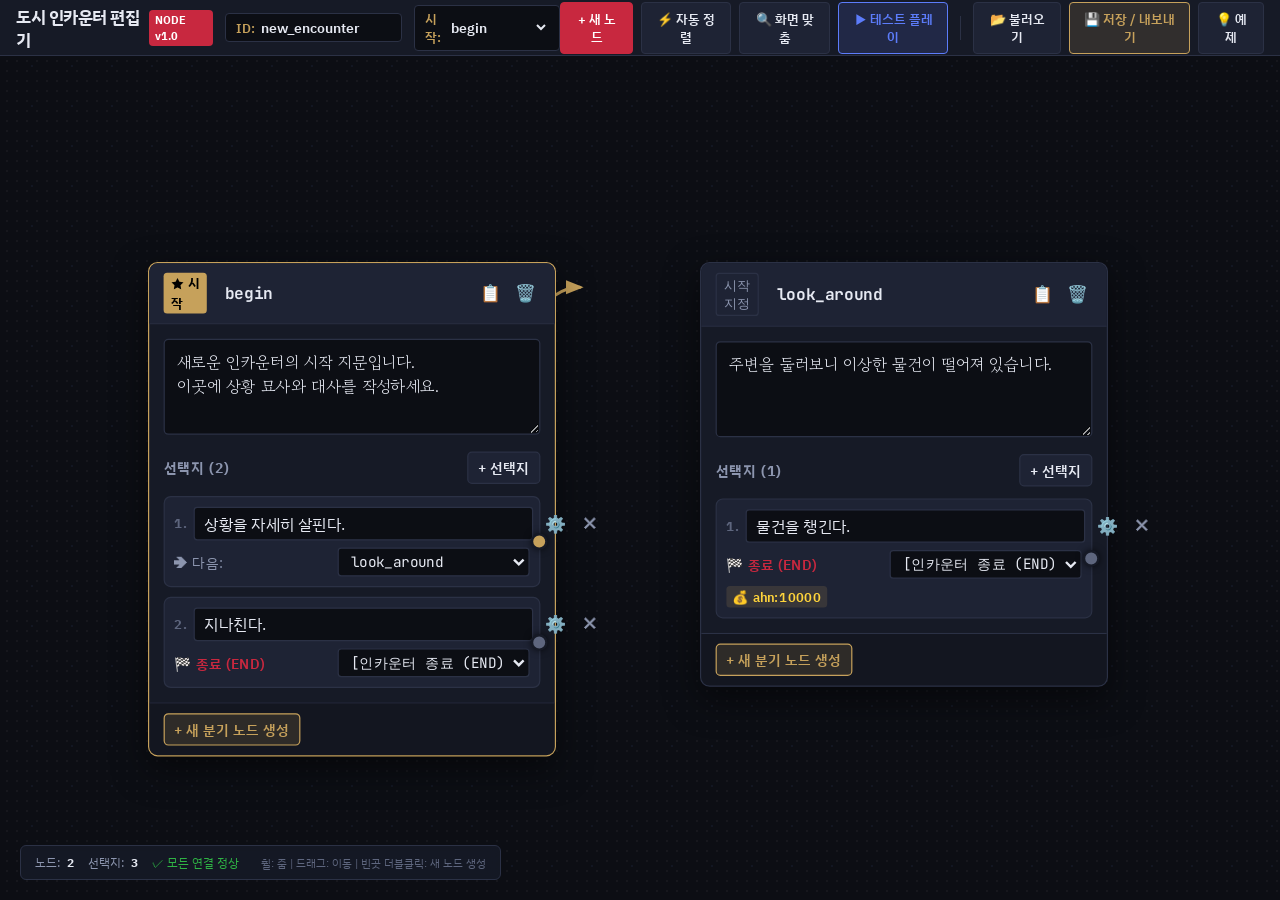
==== tools/encounter_editor.html @ 6ecc78b1 "잠깐 뭔가 업데이트" ====
<!doctype html>
<html lang="ko">
<head>
  <meta charset="utf-8">
  <meta name="viewport" content="width=device-width, initial-scale=1">
  <title>CITY 인카운터 노드 편집기 (Encounter Node Editor)</title>
  <link rel="preconnect" href="https://fonts.googleapis.com">
  <link rel="preconnect" href="https://fonts.gstatic.com" crossorigin>
  <link rel="stylesheet" href="https://fonts.googleapis.com/css2?family=Gowun+Batang:wght@400;700&family=IBM+Plex+Sans+KR:wght@400;500;600;700&family=JetBrains+Mono:wght@400;600&display=swap">
  <style>
    :root {
      --bg: #0c0e14;
      --bg-grid: #121622;
      --panel: #161a26;
      --panel-raised: #1e2334;
      --panel-hover: #262c42;
      --border: #2b3145;
      --border-focus: #5b6892;
      --text: #e6e9f2;
      --text-dim: #8c95ae;
      --text-muted: #5e667e;
      --scarlet: #c8283f;
      --scarlet-glow: rgba(200, 40, 63, 0.35);
      --brass: #c6a15b;
      --brass-glow: rgba(198, 161, 91, 0.25);
      --san: #5c7cfa;
      --emerald: #2fb344;
      --amber: #f59f00;
      --font-sans: 'IBM Plex Sans KR', sans-serif;
      --font-serif: 'Gowun Batang', serif;
      --font-mono: 'JetBrains Mono', monospace;
    }

    * { box-sizing: border-box; margin: 0; padding: 0; }
    html, body { width: 100%; height: 100%; overflow: hidden; background: var(--bg); color: var(--text); font-family: var(--font-sans); }

    /* 헤더 툴바 */
    header.editor-header {
      height: 56px;
      background: var(--panel);
      border-bottom: 1px solid var(--border);
      display: flex;
      align-items: center;
      justify-content: space-between;
      padding: 0 16px;
      z-index: 100;
      position: relative;
      user-select: none;
    }

    .brand-wrap {
      display: flex;
      align-items: center;
      gap: 12px;
    }
    .brand-title {
      font-size: 17px;
      font-weight: 700;
      letter-spacing: -0.5px;
      color: var(--text);
      display: flex;
      align-items: center;
      gap: 8px;
    }
    .brand-badge {
      background: var(--scarlet);
      color: #fff;
      font-size: 11px;
      font-weight: 700;
      padding: 2px 6px;
      border-radius: 4px;
      letter-spacing: 0;
    }

    .meta-inputs {
      display: flex;
      align-items: center;
      gap: 12px;
    }
    .meta-group {
      display: flex;
      align-items: center;
      gap: 6px;
      background: var(--bg);
      border: 1px solid var(--border);
      padding: 4px 10px;
      border-radius: 4px;
      font-size: 13px;
    }
    .meta-label { color: var(--brass); font-weight: 600; }
    .meta-group input, .meta-group select {
      background: transparent;
      border: none;
      color: var(--text);
      font-family: inherit;
      font-size: 13.5px;
      font-weight: 600;
      outline: none;
    }
    .meta-group input { width: 130px; }
    .meta-group select { cursor: pointer; max-width: 130px; }

    .header-actions {
      display: flex;
      align-items: center;
      gap: 8px;
    }

    button.btn {
      appearance: none;
      background: var(--panel-raised);
      border: 1px solid var(--border);
      color: var(--text);
      font-family: inherit;
      font-size: 13px;
      font-weight: 600;
      padding: 7px 12px;
      border-radius: 4px;
      cursor: pointer;
      display: inline-flex;
      align-items: center;
      gap: 6px;
      transition: all 0.15s;
    }
    button.btn:hover {
      background: var(--panel-hover);
      border-color: var(--border-focus);
    }
    button.btn-primary {
      background: var(--scarlet);
      border-color: var(--scarlet);
      color: #fff;
    }
    button.btn-primary:hover {
      background: #df314b;
      box-shadow: 0 0 10px var(--scarlet-glow);
    }
    button.btn-brass {
      background: rgba(198, 161, 91, 0.15);
      border-color: var(--brass);
      color: var(--brass);
    }
    button.btn-brass:hover {
      background: var(--brass);
      color: #000;
    }
    button.btn-cyan {
      background: rgba(92, 124, 250, 0.15);
      border-color: var(--san);
      color: var(--san);
    }
    button.btn-cyan:hover {
      background: var(--san);
      color: #fff;
    }
    button.btn-sm { padding: 4px 8px; font-size: 12px; }

    /* 캔버스 영역 */
    #viewport {
      position: absolute;
      top: 56px;
      left: 0;
      right: 0;
      bottom: 0;
      overflow: hidden;
      cursor: grab;
      user-select: none;
      background-color: var(--bg);
      background-image:
        radial-gradient(var(--bg-grid) 1.5px, transparent 1.5px),
        radial-gradient(rgba(255, 255, 255, 0.04) 1px, transparent 1px);
      background-size: 40px 40px, 10px 10px;
      background-position: 0 0, 0 0;
    }
    #viewport.panning { cursor: grabbing; }

    #canvas-world {
      position: absolute;
      transform-origin: 0 0;
      top: 0;
      left: 0;
      width: 100%;
      height: 100%;
      pointer-events: none;
    }

    /* SVG 연결선 레이어 */
    #svg-layer {
      position: absolute;
      top: 0;
      left: 0;
      width: 100000px;
      height: 100000px;
      overflow: visible;
      pointer-events: none;
      z-index: 10;
    }
    .edge-line {
      fill: none;
      stroke: var(--brass);
      stroke-width: 2.5px;
      stroke-linecap: round;
      pointer-events: stroke;
      cursor: pointer;
      transition: stroke-width 0.15s, stroke 0.15s;
    }
    .edge-line:hover {
      stroke: #fff !important;
      stroke-width: 4.5px !important;
    }
    .edge-battle {
      stroke: var(--scarlet) !important;
    }
    .edge-chance {
      stroke: var(--amber) !important;
      stroke-dasharray: 6, 4;
    }
    .edge-live {
      fill: none;
      stroke: var(--san);
      stroke-width: 3px;
      stroke-dasharray: 8, 4;
      animation: dash 1s linear infinite;
    }
    @keyframes dash {
      to { stroke-dashoffset: -24; }
    }

    /* 노드 컨테이너 */
    #nodes-container {
      position: absolute;
      top: 0;
      left: 0;
      pointer-events: auto;
      z-index: 20;
    }

    /* 노드 카드 */
    .node-card {
      position: absolute;
      width: 340px;
      background: var(--panel);
      border: 1.5px solid var(--border);
      border-radius: 8px;
      box-shadow: 0 10px 28px rgba(0, 0, 0, 0.5);
      display: flex;
      flex-direction: column;
      user-select: text;
      transition: border-color 0.15s, box-shadow 0.15s;
    }
    .node-card.selected {
      border-color: var(--brass);
      box-shadow: 0 0 0 2px var(--brass-glow), 0 12px 36px rgba(0, 0, 0, 0.7);
    }
    .node-card.is-start {
      border-color: var(--brass);
    }
    .node-card.snap-target {
      border-color: var(--emerald) !important;
      box-shadow: 0 0 0 3px rgba(47, 179, 68, 0.4) !important;
    }

    .node-header {
      background: var(--panel-raised);
      border-bottom: 1px solid var(--border);
      padding: 8px 12px;
      border-radius: 7px 7px 0 0;
      display: flex;
      align-items: center;
      gap: 8px;
      cursor: move;
      user-select: none;
    }
    .start-badge {
      display: inline-flex;
      align-items: center;
      gap: 3px;
      background: var(--brass);
      color: #000;
      font-size: 10.5px;
      font-weight: 700;
      padding: 1px 6px;
      border-radius: 3px;
      cursor: pointer;
    }
    .start-toggle-btn {
      background: transparent;
      border: 1px solid var(--border);
      color: var(--text-dim);
      font-size: 11px;
      padding: 2px 6px;
      border-radius: 3px;
      cursor: pointer;
    }
    .start-toggle-btn:hover {
      border-color: var(--brass);
      color: var(--brass);
    }

    .node-id-input {
      background: transparent;
      border: 1px solid transparent;
      border-radius: 3px;
      color: var(--text);
      font-family: var(--font-mono);
      font-size: 13.5px;
      font-weight: 700;
      padding: 2px 6px;
      flex: 1;
      outline: none;
    }
    .node-id-input:focus {
      background: var(--bg);
      border-color: var(--san);
    }

    .node-tools {
      display: flex;
      align-items: center;
      gap: 4px;
    }
    .icon-btn {
      background: transparent;
      border: none;
      color: var(--text-dim);
      cursor: pointer;
      font-size: 14px;
      padding: 4px;
      border-radius: 3px;
      display: flex;
      align-items: center;
      justify-content: center;
      transition: all 0.15s;
    }
    .icon-btn:hover { background: var(--panel-hover); color: var(--text); }
    .icon-btn.danger:hover { background: rgba(200, 40, 63, 0.2); color: var(--scarlet); }

    /* 노드 본문 */
    .node-body {
      padding: 12px;
      display: flex;
      flex-direction: column;
      gap: 10px;
    }

    .node-text-area {
      width: 100%;
      min-height: 80px;
      max-height: 220px;
      resize: vertical;
      background: var(--bg);
      border: 1px solid var(--border);
      border-radius: 4px;
      color: var(--text);
      font-family: var(--font-serif);
      font-size: 13.5px;
      line-height: 1.5;
      padding: 8px 10px;
      outline: none;
    }
    .node-text-area:focus { border-color: var(--border-focus); }

    /* 선택지 목록 */
    .choices-sec-title {
      display: flex;
      justify-content: space-between;
      align-items: center;
      font-size: 12px;
      font-weight: 700;
      color: var(--text-dim);
      text-transform: uppercase;
      letter-spacing: 0.5px;
      margin-top: 4px;
    }

    .choices-list {
      display: flex;
      flex-direction: column;
      gap: 8px;
    }

    .choice-item {
      background: var(--panel-raised);
      border: 1px solid var(--border);
      border-radius: 6px;
      padding: 8px;
      display: flex;
      flex-direction: column;
      gap: 6px;
      position: relative;
    }
    .choice-item:hover { border-color: var(--border-focus); }

    .choice-top-row {
      display: flex;
      align-items: center;
      gap: 6px;
    }
    .choice-num {
      font-size: 11px;
      font-weight: 700;
      color: var(--text-muted);
      width: 16px;
    }
    .choice-text-input {
      flex: 1;
      background: var(--bg);
      border: 1px solid var(--border);
      border-radius: 3px;
      padding: 4px 8px;
      color: var(--text);
      font-size: 13px;
      font-family: inherit;
      outline: none;
    }
    .choice-text-input:focus { border-color: var(--san); }

    .choice-target-row {
      display: flex;
      align-items: center;
      justify-content: space-between;
      gap: 6px;
      font-size: 12px;
    }
    .target-label {
      color: var(--text-dim);
      font-size: 11.5px;
      display: flex;
      align-items: center;
      gap: 4px;
    }
    .target-select {
      background: var(--bg);
      border: 1px solid var(--border);
      color: var(--text);
      border-radius: 3px;
      padding: 2px 6px;
      font-size: 12px;
      font-family: var(--font-mono);
      outline: none;
      max-width: 160px;
    }

    /* 포트 (연결점) */
    .port-out {
      width: 14px;
      height: 14px;
      border-radius: 50%;
      background: var(--brass);
      border: 2px solid var(--panel);
      cursor: crosshair;
      position: absolute;
      right: -7px;
      top: 50%;
      transform: translateY(-50%);
      z-index: 30;
      box-shadow: 0 0 6px rgba(0, 0, 0, 0.6);
      transition: transform 0.15s, background 0.15s;
    }
    .port-out:hover {
      transform: translateY(-50%) scale(1.35);
      background: #fff;
    }
    .port-out.is-end {
      background: var(--text-muted);
      cursor: not-allowed;
    }

    /* 뱃지 */
    .badges-row {
      display: flex;
      flex-wrap: wrap;
      gap: 4px;
    }
    .badge {
      font-size: 11px;
      font-weight: 600;
      padding: 1px 5px;
      border-radius: 3px;
      background: rgba(255, 255, 255, 0.06);
      color: var(--text-dim);
      display: inline-flex;
      align-items: center;
      gap: 3px;
    }
    .badge-battle { background: rgba(200, 40, 63, 0.2); color: #ff6b7e; border: 1px solid rgba(200, 40, 63, 0.4); }
    .badge-hp { background: rgba(255, 107, 107, 0.15); color: #ff8787; }
    .badge-san { background: rgba(92, 124, 250, 0.15); color: #91a7ff; }
    .badge-item { background: rgba(198, 161, 91, 0.15); color: #ffd43b; }
    .badge-card { background: rgba(47, 179, 68, 0.15); color: #69db7c; }
    .badge-req { background: rgba(245, 159, 0, 0.15); color: #ffa94d; }

    .node-footer {
      border-top: 1px solid var(--border);
      padding: 8px 12px;
      background: rgba(0, 0, 0, 0.15);
      display: flex;
      justify-content: space-between;
      gap: 6px;
      border-radius: 0 0 7px 7px;
    }

    /* 모달 & 드로어 (상세 인스펙터) */
    .drawer-overlay {
      position: fixed;
      inset: 0;
      background: rgba(0, 0, 0, 0.6);
      backdrop-filter: blur(2px);
      z-index: 500;
      display: flex;
      justify-content: flex-end;
      opacity: 0;
      pointer-events: none;
      transition: opacity 0.2s;
    }
    .drawer-overlay.active { opacity: 1; pointer-events: auto; }

    .drawer-panel {
      width: 480px;
      max-width: 90vw;
      height: 100%;
      background: var(--panel);
      border-left: 1px solid var(--border);
      display: flex;
      flex-direction: column;
      transform: translateX(100%);
      transition: transform 0.25s cubic-bezier(0.16, 1, 0.3, 1);
      box-shadow: -10px 0 30px rgba(0, 0, 0, 0.7);
    }
    .drawer-overlay.active .drawer-panel { transform: translateX(0); }

    .drawer-header {
      padding: 16px 20px;
      border-bottom: 1px solid var(--border);
      display: flex;
      align-items: center;
      justify-content: space-between;
    }
    .drawer-title { font-size: 16px; font-weight: 700; color: var(--text); }
    .drawer-body {
      flex: 1;
      overflow-y: auto;
      padding: 20px;
      display: flex;
      flex-direction: column;
      gap: 20px;
    }
    .drawer-footer {
      padding: 14px 20px;
      border-top: 1px solid var(--border);
      display: flex;
      justify-content: flex-end;
      gap: 10px;
      background: var(--bg);
    }

    /* 폼 섹션 */
    .form-group {
      display: flex;
      flex-direction: column;
      gap: 6px;
    }
    .form-label {
      font-size: 13px;
      font-weight: 700;
      color: var(--brass);
      display: flex;
      align-items: center;
      gap: 6px;
    }
    .form-hint { font-size: 11.5px; color: var(--text-dim); }
    .form-control {
      background: var(--bg);
      border: 1px solid var(--border);
      color: var(--text);
      border-radius: 4px;
      padding: 8px 10px;
      font-size: 13.5px;
      font-family: inherit;
      outline: none;
    }
    .form-control:focus { border-color: var(--san); }

    .preset-chips {
      display: flex;
      flex-wrap: wrap;
      gap: 6px;
      margin-top: 4px;
    }
    .chip {
      background: var(--panel-raised);
      border: 1px solid var(--border);
      color: var(--text-dim);
      font-size: 12px;
      padding: 3px 8px;
      border-radius: 12px;
      cursor: pointer;
      user-select: none;
    }
    .chip:hover { border-color: var(--brass); color: var(--brass); }

    /* 시뮬레이터 모달 */
    .sim-modal-card {
      width: 600px;
      max-width: 95vw;
      background: var(--panel);
      border: 2px solid var(--border);
      border-radius: 8px;
      margin: auto;
      display: flex;
      flex-direction: column;
      box-shadow: 0 20px 50px rgba(0, 0, 0, 0.8);
      overflow: hidden;
    }
    .sim-stats-bar {
      background: var(--bg);
      border-bottom: 1px solid var(--border);
      padding: 10px 16px;
      display: flex;
      align-items: center;
      gap: 16px;
      font-size: 13px;
      font-weight: 600;
    }
    .sim-stat { display: flex; align-items: center; gap: 6px; }
    .sim-content {
      padding: 24px;
      display: flex;
      flex-direction: column;
      gap: 16px;
      min-height: 240px;
      max-height: 60vh;
      overflow-y: auto;
    }
    .sim-story-text {
      font-family: var(--font-serif);
      font-size: 16px;
      line-height: 1.7;
      color: #e0e4f0;
      white-space: pre-wrap;
    }
    .sim-choices-box {
      display: flex;
      flex-direction: column;
      gap: 10px;
      margin-top: 10px;
    }
    .sim-choice-btn {
      appearance: none;
      background: var(--panel-raised);
      border: 1px solid var(--border);
      color: var(--text);
      padding: 12px 16px;
      border-radius: 6px;
      text-align: left;
      font-size: 14.5px;
      font-family: inherit;
      cursor: pointer;
      transition: all 0.15s;
    }
    .sim-choice-btn:hover:not(:disabled) {
      border-color: var(--scarlet);
      background: rgba(200, 40, 63, 0.15);
      color: #fff;
    }
    .sim-choice-btn:disabled {
      opacity: 0.5;
      cursor: not-allowed;
      border-style: dashed;
    }
    .sim-history-log {
      border-top: 1px solid var(--border);
      padding: 10px 16px;
      font-size: 12px;
      color: var(--text-muted);
      background: rgba(0, 0, 0, 0.2);
    }

    /* 플로팅 툴바 & 상태 */
    .floating-hud {
      position: absolute;
      bottom: 20px;
      left: 20px;
      background: rgba(22, 26, 38, 0.9);
      backdrop-filter: blur(8px);
      border: 1px solid var(--border);
      border-radius: 6px;
      padding: 8px 14px;
      font-size: 12px;
      color: var(--text-dim);
      display: flex;
      align-items: center;
      gap: 14px;
      z-index: 100;
      user-select: none;
    }
    .hud-stat { display: flex; align-items: center; gap: 6px; }
    .hud-stat strong { color: var(--text); }

    /* 토스트 알림 */
    .toast-container {
      position: fixed;
      bottom: 24px;
      right: 24px;
      display: flex;
      flex-direction: column;
      gap: 8px;
      z-index: 1000;
      pointer-events: none;
    }
    .toast {
      background: var(--panel-raised);
      border: 1px solid var(--border);
      color: var(--text);
      padding: 10px 16px;
      border-radius: 6px;
      font-size: 13.5px;
      font-weight: 500;
      box-shadow: 0 8px 24px rgba(0, 0, 0, 0.6);
      transform: translateY(10px);
      opacity: 0;
      transition: all 0.2s cubic-bezier(0.16, 1, 0.3, 1);
    }
    .toast.show { transform: translateY(0); opacity: 1; }
    .toast-success { border-color: var(--emerald); color: #8ce99a; }
    .toast-error { border-color: var(--scarlet); color: #ffa8a8; }
  </style>
</head>
<body>

  <!-- 헤더 툴바 -->
  <header class="editor-header">
    <div class="brand-wrap">
      <div class="brand-title">
        <span>도시 인카운터 편집기</span>
        <span class="brand-badge">NODE v1.0</span>
      </div>

      <div class="meta-inputs">
        <div class="meta-group" title="인카운터 고유 ID (파일명의 기준이 됩니다)">
          <span class="meta-label">ID:</span>
          <input type="text" id="enc-id-input" value="new_encounter" placeholder="encounter_id">
        </div>
        <div class="meta-group" title="인카운터가 시작되는 첫 번째 노드">
          <span class="meta-label">시작:</span>
          <select id="enc-start-select"></select>
        </div>
      </div>
    </div>

    <div class="header-actions">
      <button class="btn btn-primary" id="btn-add-node">
        <span>+ 새 노드</span>
      </button>
      <button class="btn" id="btn-auto-layout" title="노드들을 흐름 순서에 맞게 자동으로 깔끔하게 정렬합니다 (단축키: Ctrl+Shift+A)">
        <span>⚡ 자동 정렬</span>
      </button>
      <button class="btn" id="btn-fit-view" title="모든 노드가 한눈에 들어오도록 줌을 맞춥니다">
        <span>🔍 화면 맞춤</span>
      </button>
      <button class="btn btn-cyan" id="btn-playtest" title="게임 속 인카운터와 동일하게 직접 클릭해보며 테스트합니다">
        <span>▶ 테스트 플레이</span>
      </button>

      <div style="width: 1px; height: 24px; background: var(--border); margin: 0 4px;"></div>

      <button class="btn" id="btn-import" title="기존 JSON 파일을 불러옵니다">
        <span>📂 불러오기</span>
      </button>
      <button class="btn btn-brass" id="btn-export" title="JSON 파일로 다운로드하거나 저장합니다">
        <span>💾 저장 / 내보내기</span>
      </button>
      <button class="btn" id="btn-sample" title="미리 준비된 예시 인카운터를 불러옵니다">
        <span>💡 예제</span>
      </button>
    </div>
  </header>

  <!-- 뷰포트 & 캔버스 -->
  <div id="viewport">
    <div id="canvas-world">
      <svg id="svg-layer">
        <defs>
          <marker id="arrow" viewBox="0 0 10 10" refX="8" refY="5" markerWidth="6" markerHeight="6" orient="auto-start-reverse">
            <path d="M 0 1 L 10 5 L 0 9 z" fill="var(--brass)" />
          </marker>
          <marker id="arrow-battle" viewBox="0 0 10 10" refX="8" refY="5" markerWidth="6" markerHeight="6" orient="auto-start-reverse">
            <path d="M 0 1 L 10 5 L 0 9 z" fill="var(--scarlet)" />
          </marker>
          <marker id="arrow-chance" viewBox="0 0 10 10" refX="8" refY="5" markerWidth="6" markerHeight="6" orient="auto-start-reverse">
            <path d="M 0 1 L 10 5 L 0 9 z" fill="var(--amber)" />
          </marker>
        </defs>
        <g id="edges-group"></g>
        <path id="live-edge" class="edge-live" d="" style="display: none;"></path>
      </svg>
      <div id="nodes-container"></div>
    </div>
  </div>

  <!-- 하단 플로팅 HUD -->
  <div class="floating-hud">
    <div class="hud-stat">
      <span>노드:</span>
      <strong id="hud-node-count">0</strong>
    </div>
    <div class="hud-stat">
      <span>선택지:</span>
      <strong id="hud-choice-count">0</strong>
    </div>
    <div class="hud-stat" id="hud-validation-stat">
      <span style="color: var(--emerald);">✓ 모든 연결 정상</span>
    </div>
    <div style="font-size: 11px; color: var(--text-muted); margin-left: 8px;">
      휠: 줌 | 드래그: 이동 | 빈곳 더블클릭: 새 노드 생성
    </div>
  </div>

  <!-- 선택지 상세 설정 드로어 (Inspector Drawer) -->
  <div class="drawer-overlay" id="choice-drawer">
    <div class="drawer-panel">
      <div class="drawer-header">
        <div class="drawer-title">선택지 상세 설정 (Choice Inspector)</div>
        <button class="icon-btn" id="drawer-close-btn" style="font-size: 18px;">✕</button>
      </div>

      <div class="drawer-body">
        <!-- 1. 기본 설정 -->
        <div class="form-group">
          <label class="form-label">선택지 텍스트</label>
          <textarea class="form-control" id="drawer-choice-text" rows="2" placeholder="예: 무기를 뽑고 맞서 싸운다."></textarea>
        </div>

        <div class="form-group">
          <label class="form-label">다음 이동 대상</label>
          <div style="display: flex; gap: 10px; align-items: center;">
            <select class="form-control" id="drawer-target-node" style="flex: 1;"></select>
            <label style="display: inline-flex; align-items: center; gap: 6px; font-size: 13px; cursor: pointer; user-select: none;">
              <input type="checkbox" id="drawer-is-end">
              <span style="color: var(--scarlet); font-weight: 600;">인카운터 종료 (end)</span>
            </label>
          </div>
        </div>

        <!-- 2. 요구 조건 (Requirements) -->
        <div class="form-group" style="background: var(--panel-raised); padding: 12px; border-radius: 6px; border: 1px solid var(--border);">
          <label class="form-label">🔒 요구 조건 (Requirements)</label>
          <div class="form-hint">조건을 만족할 때만 플레이어가 이 선택지를 누를 수 있습니다.</div>

          <div style="margin-top: 8px;">
            <div style="font-size: 12px; font-weight: 600; color: var(--text-dim); margin-bottom: 4px;">아이템 / 능력치 요구:</div>
            <div id="drawer-req-items-list" style="display: flex; flex-direction: column; gap: 6px;"></div>
            <div class="preset-chips">
              <span class="chip" onclick="addReqItem('ahn', 10000)">+ 안(Ahn)</span>
              <span class="chip" onclick="addReqItem('strength_wrath', 1)">+ 힘[분노]</span>
              <span class="chip" onclick="addReqItem('strength_lust', 1)">+ 힘[색욕]</span>
              <span class="chip" onclick="addReqItem('strength_sloth', 1)">+ 힘[나태]</span>
              <span class="chip" onclick="addReqItem('strength_gluttony', 1)">+ 힘[탐욕]</span>
              <span class="chip" onclick="addReqItem('strength_gloom', 1)">+ 힘[우울]</span>
              <span class="chip" onclick="addReqItem('strength_pride', 1)">+ 힘[오만]</span>
              <span class="chip" onclick="addReqItem('strength_invidia', 1)">+ 힘[질투]</span>
            </div>
          </div>
        </div>

        <!-- 3. 효과 (Effects) -->
        <div class="form-group" style="background: var(--panel-raised); padding: 12px; border-radius: 6px; border: 1px solid var(--border);">
          <label class="form-label">✨ 선택 시 효과 (Effects)</label>

          <div style="display: grid; grid-template-columns: 1fr 1fr; gap: 10px; margin-top: 6px;">
            <div>
              <span style="font-size: 12px; color: var(--text-dim); font-weight: 600;">체력 변화 (hp):</span>
              <input type="number" class="form-control" id="drawer-eff-hp" placeholder="0 (예: -10, +15)">
            </div>
            <div>
              <span style="font-size: 12px; color: var(--text-dim); font-weight: 600;">정신력 변화 (sanity):</span>
              <input type="number" class="form-control" id="drawer-eff-sanity" placeholder="0 (예: -5, +20)">
            </div>
          </div>

          <!-- 전투 발생 -->
          <div style="margin-top: 12px;">
            <div style="font-size: 12px; font-weight: 600; color: #ff6b7e;">⚔️ 전투 발생 (Battle):</div>
            <div class="form-hint">전투가 발생하면 승리 시 지정된 '다음 이동 대상' 노드로 이어집니다.</div>
            <input type="text" class="form-control" id="drawer-eff-battle" placeholder="적 ID (쉼표로 구분, 예: rat, rat)">
            <div class="preset-chips">
              <span class="chip" onclick="appendBattleEnemy('rat')">+ 쥐 (rat)</span>
              <span class="chip" onclick="appendBattleEnemy('head_auditor')">+ 금기 감시관</span>
              <span class="chip" onclick="appendBattleEnemy('overheated_core')">+ 과열된 연산체</span>
              <span class="chip" onclick="appendBattleEnemy('carnival_alpha')">+ 카니발</span>
            </div>
          </div>

          <!-- 아이템 지급/차감 -->
          <div style="margin-top: 12px;">
            <div style="font-size: 12px; font-weight: 600; color: var(--brass);">💰 아이템 지급 (give_items):</div>
            <div id="drawer-give-items-list" style="display: flex; flex-direction: column; gap: 6px; margin-top: 4px;"></div>
            <div class="preset-chips">
              <span class="chip" onclick="addGiveItem('ahn', 25000)">+ 25,000 안 지급</span>
              <span class="chip" onclick="addGiveItem('strength_wrath', 1)">+ 분노 스탯 1</span>
              <span class="chip" onclick="addGiveItem('strength_pride', 1)">+ 오만 스탯 1</span>
            </div>
          </div>

          <div style="margin-top: 12px;">
            <div style="font-size: 12px; font-weight: 600; color: var(--amber);">💸 아이템 차감 (remove_items):</div>
            <div id="drawer-remove-items-list" style="display: flex; flex-direction: column; gap: 6px; margin-top: 4px;"></div>
            <div class="preset-chips">
              <span class="chip" onclick="addRemoveItem('ahn', 5000)">- 5,000 안 차감</span>
              <span class="chip" onclick="addRemoveItem('ahn', 30000)">- 30,000 안 차감</span>
            </div>
          </div>

          <!-- 카드 관련 -->
          <div style="margin-top: 12px;">
            <div style="font-size: 12px; font-weight: 600; color: var(--emerald);">📜 카드 관련 효과:</div>
            <div style="display: flex; flex-direction: column; gap: 6px; margin-top: 4px;">
              <input type="text" class="form-control" id="drawer-eff-card" placeholder="지급할 카드 ID (give_card)">
              <label style="display: inline-flex; align-items: center; gap: 6px; font-size: 12.5px; cursor: pointer;">
                <input type="checkbox" id="drawer-eff-dup-card">
                <span>보유 카드 1장 복제 선택권 제공 (choice_duplicate_card)</span>
              </label>
              <label style="display: inline-flex; align-items: center; gap: 6px; font-size: 12.5px; cursor: pointer;">
                <input type="checkbox" id="drawer-eff-del-card">
                <span>보유 카드 1장 삭제 선택권 제공 (choice_remove_card)</span>
              </label>
            </div>
          </div>
        </div>
      </div>

      <div class="drawer-footer">
        <button class="btn btn-primary" id="drawer-save-btn">적용하기</button>
      </div>
    </div>
  </div>

  <!-- 시뮬레이터 모달 (테스트 플레이) -->
  <div class="drawer-overlay" id="sim-modal" style="justify-content: center; align-items: center;">
    <div class="sim-modal-card">
      <div class="drawer-header" style="background: var(--panel-raised);">
        <div class="drawer-title" style="display: flex; align-items: center; gap: 8px;">
          <span>인카운터 시뮬레이션 플레이</span>
          <span class="badge badge-card" id="sim-current-node-badge">begin</span>
        </div>
        <div style="display: flex; gap: 8px;">
          <button class="btn btn-sm" id="sim-restart-btn">↺ 처음부터</button>
          <button class="icon-btn" id="sim-close-btn" style="font-size: 18px;">✕</button>
        </div>
      </div>

      <div class="sim-stats-bar">
        <div class="sim-stat">
          <span style="color: #ff6b7e;">체력:</span>
          <strong id="sim-stat-hp">50</strong>
        </div>
        <div class="sim-stat">
          <span style="color: var(--san);">정신력:</span>
          <strong id="sim-stat-sanity">0</strong>
        </div>
        <div class="sim-stat">
          <span style="color: var(--brass);">안(Ahn):</span>
          <strong id="sim-stat-ahn">30,000</strong>
        </div>
      </div>

      <div class="sim-content">
        <div class="sim-story-text" id="sim-story-text"></div>
        <div id="sim-event-alert" style="display: none; padding: 10px 14px; border-radius: 6px; font-weight: 700; font-size: 13.5px;"></div>
        <div class="sim-choices-box" id="sim-choices-box"></div>
      </div>

      <div class="sim-history-log" id="sim-history-log">
        진행 경로: <span id="sim-breadcrumbs"></span>
      </div>
    </div>
  </div>

  <!-- JSON 내보내기 / 불러오기 모달 -->
  <div class="drawer-overlay" id="json-modal" style="justify-content: center; align-items: center;">
    <div class="sim-modal-card" style="width: 720px; height: 80vh;">
      <div class="drawer-header" style="background: var(--panel-raised);">
        <div class="drawer-title" id="json-modal-title">JSON 입출력</div>
        <button class="icon-btn" id="json-modal-close" style="font-size: 18px;">✕</button>
      </div>

      <div style="flex: 1; padding: 16px; display: flex; flex-direction: column; gap: 12px; overflow: hidden;">
        <div id="json-server-banner" style="display: none; padding: 10px 14px; background: rgba(47, 179, 68, 0.15); border: 1px solid var(--emerald); border-radius: 6px; color: #8ce99a; font-size: 13px;">
          ✓ 로컬 파이썬 서버에 연결됨! <span id="json-server-path-info"></span>
        </div>
        <div id="json-standalone-banner" style="display: none; padding: 10px 14px; background: rgba(198, 161, 91, 0.15); border: 1px solid var(--brass); border-radius: 6px; color: #ffd43b; font-size: 13px;">
          💡 브라우저 단독 모드입니다. 파일을 다운로드하거나 JSON을 복사할 수 있습니다.
        </div>

        <textarea id="json-editor-area" style="flex: 1; background: var(--bg); border: 1px solid var(--border); border-radius: 6px; padding: 12px; color: var(--text); font-family: var(--font-mono); font-size: 13px; outline: none; resize: none;"></textarea>
      </div>

      <div class="drawer-footer" style="background: var(--panel-raised);">
        <button class="btn" id="json-copy-btn">📋 클립보드 복사</button>
        <button class="btn" id="json-download-btn">💾 파일 다운로드 (.json)</button>
        <button class="btn btn-primary" id="json-server-save-btn" style="display: none;">⚡ 프로젝트에 저장 & 게임 번들 빌드</button>
        <button class="btn btn-brass" id="json-apply-btn">에디터에 적용</button>
      </div>
    </div>
  </div>

  <!-- 프로젝트 파일 브라우저 모달 -->
  <div class="drawer-overlay" id="project-browser-modal" style="justify-content: center; align-items: center;">
    <div class="sim-modal-card" style="width: 640px; height: 75vh;">
      <div class="drawer-header" style="background: var(--panel-raised);">
        <div class="drawer-title">프로젝트 인카운터 탐색기</div>
        <button class="icon-btn" onclick="document.getElementById('project-browser-modal').classList.remove('active')" style="font-size: 18px;">✕</button>
      </div>

      <div style="padding: 14px 16px; border-bottom: 1px solid var(--border); display: flex; gap: 10px;">
        <input type="text" class="form-control" id="project-browser-search" placeholder="인카운터 이름 또는 경로 검색..." style="flex: 1;" oninput="renderProjectBrowser(this.value)">
        <button class="btn" onclick="filePicker.click(); document.getElementById('project-browser-modal').classList.remove('active');">💻 PC에서 직접 파일 선택</button>
      </div>

      <div style="flex: 1; overflow-y: auto; padding: 16px; display: flex; flex-direction: column; gap: 8px;" id="project-browser-list"></div>
    </div>
  </div>

  <!-- 예제 인카운터 모달 -->
  <div class="drawer-overlay" id="sample-modal" style="justify-content: center; align-items: center;">
    <div class="sim-modal-card" style="width: 480px;">
      <div class="drawer-header" style="background: var(--panel-raised);">
        <div class="drawer-title">예제 인카운터 불러오기</div>
        <button class="icon-btn" id="sample-modal-close" style="font-size: 18px;">✕</button>
      </div>
      <div style="padding: 20px; display: flex; flex-direction: column; gap: 10px;">
        <p style="font-size: 13.5px; color: var(--text-dim); margin-bottom: 6px;">기존 게임에 탑재된 검증된 인카운터를 불러와 노드 구조를 살펴볼 수 있습니다.</p>
        <button class="btn btn-raised" style="justify-content: flex-start; padding: 12px;" onclick="loadPresetSample('fallen_fixer')">
          <span style="font-size: 16px;">⚰️</span>
          <div style="text-align: left;">
            <div style="font-weight: 700;">이름 모를 해결사의 시체 (fallen_fixer)</div>
            <div style="font-size: 12px; color: var(--text-muted);">애도, 시체 뒤지기 분기 (카드 복제, 아이템 획득)</div>
          </div>
        </button>
        <button class="btn btn-raised" style="justify-content: flex-start; padding: 12px;" onclick="loadPresetSample('street_rats')">
          <span style="font-size: 16px;">⚔️</span>
          <div style="text-align: left;">
            <div style="font-weight: 700;">골목길의 쥐 두 마리 (street_rats)</div>
            <div style="font-size: 12px; color: var(--text-muted);">전투 분기, 스탯 요구치 위협, 푼돈 주고 지나치기</div>
          </div>
        </button>
        <button class="btn btn-raised" style="justify-content: flex-start; padding: 12px;" onclick="loadPresetSample('ai_head_auditor')">
          <span style="font-size: 16px;">🤖</span>
          <div style="text-align: left;">
            <div style="font-weight: 700;">금기 감시관과의 조우 (ai_head_auditor)</div>
            <div style="font-size: 12px; color: var(--text-muted);">머리의 AI 윤리 개정안 감시관 전투 및 뇌물 분기</div>
          </div>
        </button>
      </div>
    </div>
  </div>

  <div class="toast-container" id="toast-container"></div>
  <input type="file" id="file-picker" accept=".json" style="display: none;">

  <script>
    // ==================================================
    // 전역 상태 (Global State)
    // ==================================================
    let encData = {
      id: "new_encounter",
      start: "begin",
      nodes: {
        begin: {
          text: "새로운 인카운터의 시작 지문입니다.\n이곳에 상황 묘사와 대사를 작성하세요.",
          choices: [
            { text: "상황을 자세히 살핀다.", next: "look_around" },
            { text: "지나친다.", end: true }
          ]
        },
        look_around: {
          text: "주변을 둘러보니 이상한 물건이 떨어져 있습니다.",
          choices: [
            { text: "물건을 챙긴다.", effects: { give_items: { ahn: 10000 } }, end: true }
          ]
        }
      }
    };

    // 노드 좌표 맵 (id -> { x, y })
    let nodePositions = {};
    let panX = 100, panY = 80, zoom = 1.0;
    let isPanning = false, panStartX = 0, panStartY = 0;
    let draggingNodeId = null, dragOffsetX = 0, dragOffsetY = 0;
    let activeWire = null; // { sourceNodeId, choiceIndex, startX, startY }
    let currentEditingChoice = null; // { nodeId, choiceIndex }

    // DOM 참조
    const viewport = document.getElementById("viewport");
    const canvasWorld = document.getElementById("canvas-world");
    const svgLayer = document.getElementById("svg-layer");
    const edgesGroup = document.getElementById("edges-group");
    const liveEdge = document.getElementById("live-edge");
    const nodesContainer = document.getElementById("nodes-container");
    const encIdInput = document.getElementById("enc-id-input");
    const encStartSelect = document.getElementById("enc-start-select");
    const toastContainer = document.getElementById("toast-container");

    // ==================================================
    // 캔버스 팬 & 줌 (Pan & Zoom)
    // ==================================================
    function updateTransform() {
      canvasWorld.style.transform = `translate(${panX}px, ${panY}px) scale(${zoom})`;
      viewport.style.backgroundPosition = `${panX}px ${panY}px, ${panX}px ${panY}px`;
    }

    viewport.addEventListener("mousedown", (e) => {
      if (e.target === viewport || e.target === svgLayer || e.target.id === "canvas-world") {
        isPanning = true;
        panStartX = e.clientX - panX;
        panStartY = e.clientY - panY;
        viewport.classList.add("panning");
      }
    });

    window.addEventListener("mousemove", (e) => {
      if (isPanning) {
        panX = e.clientX - panStartX;
        panY = e.clientY - panStartY;
        updateTransform();
      } else if (draggingNodeId) {
        const x = (e.clientX - panX) / zoom - dragOffsetX;
        const y = (e.clientY - panY) / zoom - dragOffsetY;
        nodePositions[draggingNodeId] = { x: Math.round(x), y: Math.round(y) };
        const card = document.getElementById(`node-${draggingNodeId}`);
        if (card) {
          card.style.left = `${nodePositions[draggingNodeId].x}px`;
          card.style.top = `${nodePositions[draggingNodeId].y}px`;
        }
        renderEdges();
      } else if (activeWire) {
        const mouseX = (e.clientX - panX) / zoom;
        const mouseY = (e.clientY - panY) / zoom;
        updateLiveEdge(activeWire.startX, activeWire.startY, mouseX, mouseY);

        // 스냅 타겟 하이라이트
        document.querySelectorAll(".node-card").forEach((card) => {
          const nid = card.getAttribute("data-node-id");
          const rect = card.getBoundingClientRect();
          if (e.clientX >= rect.left && e.clientX <= rect.right && e.clientY >= rect.top && e.clientY <= rect.bottom) {
            card.classList.add("snap-target");
          } else {
            card.classList.remove("snap-target");
          }
        });
      }
    });

    window.addEventListener("mouseup", (e) => {
      if (isPanning) {
        isPanning = false;
        viewport.classList.remove("panning");
      }
      if (draggingNodeId) {
        draggingNodeId = null;
      }
      if (activeWire) {
        // 드롭된 위치의 노드 확인
        let dropTargetNodeId = null;
        document.querySelectorAll(".node-card").forEach((card) => {
          const rect = card.getBoundingClientRect();
          if (e.clientX >= rect.left && e.clientX <= rect.right && e.clientY >= rect.top && e.clientY <= rect.bottom) {
            dropTargetNodeId = card.getAttribute("data-node-id");
          }
          card.classList.remove("snap-target");
        });

        if (dropTargetNodeId && dropTargetNodeId !== activeWire.sourceNodeId) {
          const choice = encData.nodes[activeWire.sourceNodeId].choices[activeWire.choiceIndex];
          choice.next = dropTargetNodeId;
          delete choice.end;
          toast(`연결 완료: [${activeWire.sourceNodeId}] -> [${dropTargetNodeId}]`);
          renderAll();
        }

        activeWire = null;
        liveEdge.style.display = "none";
      }
    });

    viewport.addEventListener("wheel", (e) => {
      e.preventDefault();
      const zoomFactor = 1.12;
      const oldZoom = zoom;
      if (e.deltaY < 0) {
        zoom = Math.min(2.5, zoom * zoomFactor);
      } else {
        zoom = Math.max(0.25, zoom / zoomFactor);
      }
      const mouseX = e.clientX - viewport.offsetLeft;
      const mouseY = e.clientY - viewport.offsetTop;
      panX = mouseX - (mouseX - panX) * (zoom / oldZoom);
      panY = mouseY - (mouseY - panY) * (zoom / oldZoom);
      updateTransform();
    }, { passive: false });

    // 빈 공간 더블클릭 시 새 노드 생성
    viewport.addEventListener("dblclick", (e) => {
      if (e.target === viewport || e.target === svgLayer || e.target.id === "canvas-world") {
        const worldX = Math.round((e.clientX - panX) / zoom);
        const worldY = Math.round((e.clientY - panY) / zoom);
        createNodeAt(worldX, worldY);
      }
    });

    // ==================================================
    // 렌더링 엔진 (Nodes & Edges)
    // ==================================================
    function renderAll() {
      renderNodes();
      renderEdges();
      updateMetaControls();
      updateHUD();
    }

    function renderNodes() {
      nodesContainer.innerHTML = "";
      const nodeIds = Object.keys(encData.nodes || {});

      nodeIds.forEach((nid) => {
        const node = encData.nodes[nid];
        if (!nodePositions[nid]) {
          nodePositions[nid] = { x: 100, y: 100 };
        }

        const isStart = (encData.start === nid);
        const card = document.createElement("div");
        card.className = `node-card ${isStart ? "is-start" : ""}`;
        card.id = `node-${nid}`;
        card.setAttribute("data-node-id", nid);
        card.style.left = `${nodePositions[nid].x}px`;
        card.style.top = `${nodePositions[nid].y}px`;

        // 헤더
        const header = document.createElement("div");
        header.className = "node-header";

        if (isStart) {
          const sb = document.createElement("span");
          sb.className = "start-badge";
          sb.innerHTML = "★ 시작";
          header.appendChild(sb);
        } else {
          const stb = document.createElement("button");
          stb.className = "start-toggle-btn";
          stb.textContent = "시작 지정";
          stb.title = "이 노드를 첫 시작 노드로 설정합니다";
          stb.onclick = (e) => { e.stopPropagation(); setStartNode(nid); };
          header.appendChild(stb);
        }

        const idInput = document.createElement("input");
        idInput.type = "text";
        idInput.className = "node-id-input";
        idInput.value = nid;
        idInput.title = "노드 ID 변경 시 연결된 분기들이 자동으로 갱신됩니다";
        idInput.onchange = (e) => renameNode(nid, e.target.value.trim());
        header.appendChild(idInput);

        const tools = document.createElement("div");
        tools.className = "node-tools";

        const dupBtn = document.createElement("button");
        dupBtn.className = "icon-btn";
        dupBtn.innerHTML = "📋";
        dupBtn.title = "노드 복제";
        dupBtn.onclick = (e) => { e.stopPropagation(); duplicateNode(nid); };

        const delBtn = document.createElement("button");
        delBtn.className = "icon-btn danger";
        delBtn.innerHTML = "🗑️";
        delBtn.title = "노드 삭제";
        delBtn.onclick = (e) => { e.stopPropagation(); deleteNode(nid); };

        tools.appendChild(dupBtn);
        tools.appendChild(delBtn);
        header.appendChild(tools);

        // 헤더 드래그
        header.onmousedown = (e) => {
          if (e.target === idInput || e.target.closest("button")) return;
          draggingNodeId = nid;
          const pos = nodePositions[nid];
          dragOffsetX = (e.clientX - panX) / zoom - pos.x;
          dragOffsetY = (e.clientY - panY) / zoom - pos.y;
          document.querySelectorAll(".node-card").forEach(c => c.classList.remove("selected"));
          card.classList.add("selected");
        };

        // 본문
        const body = document.createElement("div");
        body.className = "node-body";

        const textArea = document.createElement("textarea");
        textArea.className = "node-text-area";
        textArea.placeholder = "이 분기에서 출력될 서사를 작성하세요...";
        textArea.value = node.text || "";
        textArea.oninput = (e) => { node.text = e.target.value; };
        body.appendChild(textArea);

        // 선택지 섹션
        const choicesTitle = document.createElement("div");
        choicesTitle.className = "choices-sec-title";
        choicesTitle.innerHTML = `<span>선택지 (${(node.choices || []).length})</span>`;
        const addChoiceBtn = document.createElement("button");
        addChoiceBtn.className = "btn btn-sm";
        addChoiceBtn.textContent = "+ 선택지";
        addChoiceBtn.onclick = () => addChoice(nid);
        choicesTitle.appendChild(addChoiceBtn);
        body.appendChild(choicesTitle);

        const choicesList = document.createElement("div");
        choicesList.className = "choices-list";

        (node.choices || []).forEach((c, idx) => {
          const item = document.createElement("div");
          item.className = "choice-item";
          item.id = `choice-${nid}-${idx}`;

          // 상단 행
          const topRow = document.createElement("div");
          topRow.className = "choice-top-row";

          const cNum = document.createElement("span");
          cNum.className = "choice-num";
          cNum.textContent = `${idx + 1}.`;

          const cText = document.createElement("input");
          cText.type = "text";
          cText.className = "choice-text-input";
          cText.value = c.text || "";
          cText.placeholder = "선택지 문구 입력...";
          cText.oninput = (e) => { c.text = e.target.value; };

          const cEditBtn = document.createElement("button");
          cEditBtn.className = "icon-btn";
          cEditBtn.innerHTML = "⚙️";
          cEditBtn.title = "조건/효과 상세 설정 (Inspector)";
          cEditBtn.onclick = () => openChoiceDrawer(nid, idx);

          const cDelBtn = document.createElement("button");
          cDelBtn.className = "icon-btn danger";
          cDelBtn.innerHTML = "✕";
          cDelBtn.title = "선택지 삭제";
          cDelBtn.onclick = () => deleteChoice(nid, idx);

          topRow.appendChild(cNum);
          topRow.appendChild(cText);
          topRow.appendChild(cEditBtn);
          topRow.appendChild(cDelBtn);
          item.appendChild(topRow);

          // 타겟 대상 행
          const targetRow = document.createElement("div");
          targetRow.className = "choice-target-row";

          const tLabel = document.createElement("div");
          tLabel.className = "target-label";
          tLabel.innerHTML = c.end ? "🏁 <span style='color: var(--scarlet); font-weight: 600;'>종료 (END)</span>" : "➔ 다음:";

          const tSelect = document.createElement("select");
          tSelect.className = "target-select";

          const optEnd = document.createElement("option");
          optEnd.value = "__END__";
          optEnd.textContent = "[인카운터 종료 (END)]";
          if (c.end) optEnd.selected = true;
          tSelect.appendChild(optEnd);

          nodeIds.forEach((targetId) => {
            const opt = document.createElement("option");
            opt.value = targetId;
            opt.textContent = targetId;
            if (!c.end && c.next === targetId) opt.selected = true;
            tSelect.appendChild(opt);
          });

          tSelect.onchange = (e) => {
            if (e.target.value === "__END__") {
              c.end = true;
              delete c.next;
            } else {
              delete c.end;
              c.next = e.target.value;
            }
            renderAll();
          };

          targetRow.appendChild(tLabel);
          targetRow.appendChild(tSelect);
          item.appendChild(targetRow);

          // 뱃지 행
          const badgesRow = document.createElement("div");
          badgesRow.className = "badges-row";
          if (c.effects?.battle) {
            const b = document.createElement("span");
            b.className = "badge badge-battle";
            b.textContent = `⚔️ 전투: ${Array.isArray(c.effects.battle) ? c.effects.battle.join(",") : c.effects.battle}`;
            badgesRow.appendChild(b);
          }
          if (c.effects?.hp) {
            const b = document.createElement("span");
            b.className = "badge badge-hp";
            b.textContent = `체력 ${c.effects.hp > 0 ? "+" : ""}${c.effects.hp}`;
            badgesRow.appendChild(b);
          }
          if (c.effects?.sanity) {
            const b = document.createElement("span");
            b.className = "badge badge-san";
            b.textContent = `정신력 ${c.effects.sanity > 0 ? "+" : ""}${c.effects.sanity}`;
            badgesRow.appendChild(b);
          }
          if (c.effects?.give_items) {
            const b = document.createElement("span");
            b.className = "badge badge-item";
            const items = Object.entries(c.effects.give_items).map(([k, v]) => `${k}:${v}`).join(", ");
            b.textContent = `💰 ${items}`;
            badgesRow.appendChild(b);
          }
          if (c.effects?.give_card || c.effects?.choice_duplicate_card) {
            const b = document.createElement("span");
            b.className = "badge badge-card";
            b.textContent = `📜 ${c.effects.give_card || "카드복제"}`;
            badgesRow.appendChild(b);
          }
          if (c.requirements) {
            const b = document.createElement("span");
            b.className = "badge badge-req";
            b.textContent = "🔒 조건있음";
            badgesRow.appendChild(b);
          }
          if (badgesRow.children.length > 0) item.appendChild(badgesRow);

          // 연결 출력 포트 (오른쪽 도트)
          const port = document.createElement("div");
          port.className = `port-out ${c.end ? "is-end" : ""}`;
          port.title = c.end ? "종료 분기입니다 (연결하려면 타겟 노드를 지정하세요)" : "마우스로 드래그하여 목표 노드에 연결하세요";
          port.onmousedown = (e) => {
            e.stopPropagation();
            if (c.end) return;
            const pRect = port.getBoundingClientRect();
            activeWire = {
              sourceNodeId: nid,
              choiceIndex: idx,
              startX: (pRect.left + pRect.width / 2 - panX) / zoom,
              startY: (pRect.top + pRect.height / 2 - panY) / zoom
            };
            liveEdge.style.display = "block";
          };
          item.appendChild(port);

          choicesList.appendChild(item);
        });

        body.appendChild(choicesList);
        card.appendChild(header);
        card.appendChild(body);

        // 하단 빠른 액션 바
        const footer = document.createElement("div");
        footer.className = "node-footer";
        const quickBranchBtn = document.createElement("button");
        quickBranchBtn.className = "btn btn-sm btn-brass";
        quickBranchBtn.textContent = "+ 새 분기 노드 생성";
        quickBranchBtn.title = "선택지를 추가하고 우측에 새 노드를 자동 생성해 즉시 연결합니다";
        quickBranchBtn.onclick = () => createQuickBranch(nid);
        footer.appendChild(quickBranchBtn);
        card.appendChild(footer);

        nodesContainer.appendChild(card);
      });
    }

    // SVG 곡선 렌더링
    function renderEdges() {
      edgesGroup.innerHTML = "";
      const nodeIds = Object.keys(encData.nodes || {});

      nodeIds.forEach((sourceId) => {
        const node = encData.nodes[sourceId];
        (node.choices || []).forEach((c, cIdx) => {
          if (!c.end && c.next && encData.nodes[c.next]) {
            const targetId = c.next;
            const sourceCard = document.getElementById(`node-${sourceId}`);
            const targetCard = document.getElementById(`node-${targetId}`);
            const choiceItem = document.getElementById(`choice-${sourceId}-${cIdx}`);

            if (sourceCard && targetCard && choiceItem) {
              const port = choiceItem.querySelector(".port-out");
              const pRect = port.getBoundingClientRect();
              const tRect = targetCard.getBoundingClientRect();

              const x1 = (pRect.left + pRect.width / 2 - panX) / zoom;
              const y1 = (pRect.top + pRect.height / 2 - panY) / zoom;
              const x2 = (tRect.left - panX) / zoom;
              const y2 = (tRect.top + 45 - panY) / zoom;

              const dx = Math.max(50, Math.abs(x2 - x1) * 0.5);
              const pathData = `M ${x1} ${y1} C ${x1 + dx} ${y1}, ${x2 - dx} ${y2}, ${x2} ${y2}`;

              const path = document.createElementNS("http://www.w3.org/2000/svg", "path");
              path.setAttribute("d", pathData);
              const isBattle = !!c.effects?.battle;
              path.setAttribute("class", `edge-line ${isBattle ? "edge-battle" : ""}`);
              path.setAttribute("marker-end", isBattle ? "url(#arrow-battle)" : "url(#arrow)");

              path.onclick = (e) => {
                e.stopPropagation();
                if (confirm(`[${sourceId}]의 선택지에서 [${targetId}]로의 연결을 끊으시겠습니까?`)) {
                  delete c.next;
                  c.end = true;
                  renderAll();
                }
              };

              edgesGroup.appendChild(path);
            }
          }
        });
      });
    }

    function updateLiveEdge(x1, y1, x2, y2) {
      const dx = Math.max(50, Math.abs(x2 - x1) * 0.5);
      liveEdge.setAttribute("d", `M ${x1} ${y1} C ${x1 + dx} ${y1}, ${x2 - dx} ${y2}, ${x2} ${y2}`);
    }

    function updateMetaControls() {
      encIdInput.value = encData.id || "new_encounter";
      encStartSelect.innerHTML = "";
      const nodeIds = Object.keys(encData.nodes || {});
      nodeIds.forEach((nid) => {
        const opt = document.createElement("option");
        opt.value = nid;
        opt.textContent = nid;
        if (nid === encData.start) opt.selected = true;
        encStartSelect.appendChild(opt);
      });
    }

    function updateHUD() {
      const nodeIds = Object.keys(encData.nodes || {});
      let choiceCount = 0;
      let brokenLinks = 0;

      nodeIds.forEach((nid) => {
        (encData.nodes[nid].choices || []).forEach((c) => {
          choiceCount++;
          if (!c.end && c.next && !encData.nodes[c.next]) {
            brokenLinks++;
          }
        });
      });

      document.getElementById("hud-node-count").textContent = nodeIds.length;
      document.getElementById("hud-choice-count").textContent = choiceCount;

      const vStat = document.getElementById("hud-validation-stat");
      if (brokenLinks > 0) {
        vStat.innerHTML = `<span style="color: var(--scarlet); font-weight: 700;">⚠️ 깨진 분기 ${brokenLinks}개 감지</span>`;
      } else {
        vStat.innerHTML = `<span style="color: var(--emerald);">✓ 모든 연결 정상</span>`;
      }
    }

    // ==================================================
    // 노드 조작 메서드
    // ==================================================
    function createNodeAt(x, y, customId = null) {
      const baseId = customId || "node";
      let newId = baseId;
      let counter = 1;
      while (encData.nodes[newId]) {
        newId = `${baseId}_${counter++}`;
      }

      encData.nodes[newId] = {
        text: "새로운 노드의 지문입니다.",
        choices: [
          { text: "다음으로 진행한다.", end: true }
        ]
      };
      nodePositions[newId] = { x, y };

      if (Object.keys(encData.nodes).length === 1) {
        encData.start = newId;
      }
      renderAll();
      toast(`새 노드 생성: [${newId}]`);
      return newId;
    }

    function createQuickBranch(sourceId) {
      const srcPos = nodePositions[sourceId] || { x: 100, y: 100 };
      const newX = srcPos.x + 420;
      const newY = srcPos.y + (encData.nodes[sourceId].choices?.length || 0) * 80;
      const newId = createNodeAt(newX, newY, `${sourceId}_next`);

      encData.nodes[sourceId].choices.push({
        text: "새로운 분기로 이동한다.",
        next: newId
      });
      renderAll();
    }

    function duplicateNode(sourceId) {
      const src = encData.nodes[sourceId];
      if (!src) return;
      const pos = nodePositions[sourceId] || { x: 100, y: 100 };
      const newId = createNodeAt(pos.x + 40, pos.y + 40, `${sourceId}_copy`);
      encData.nodes[newId] = JSON.parse(JSON.stringify(src));
      renderAll();
      toast(`노드 복제: [${sourceId}] -> [${newId}]`);
    }

    function deleteNode(nid) {
      const count = Object.keys(encData.nodes).length;
      if (count <= 1) {
        alert("최소 1개의 노드는 존재해야 합니다.");
        return;
      }
      if (!confirm(`노드 [${nid}]를 삭제하시겠습니까? 연결된 분기들은 종료 상태로 변경됩니다.`)) return;

      delete encData.nodes[nid];
      delete nodePositions[nid];

      // 다른 노드들의 타겟 참조 정리
      Object.values(encData.nodes).forEach((node) => {
        (node.choices || []).forEach((c) => {
          if (c.next === nid) {
            delete c.next;
            c.end = true;
          }
        });
      });

      if (encData.start === nid) {
        encData.start = Object.keys(encData.nodes)[0];
      }
      renderAll();
      toast(`노드 삭제됨: [${nid}]`);
    }

    function renameNode(oldId, newId) {
      if (!newId || oldId === newId) return;
      if (encData.nodes[newId]) {
        alert(`이미 존재하는 노드 ID입니다: ${newId}`);
        renderAll();
        return;
      }

      encData.nodes[newId] = encData.nodes[oldId];
      delete encData.nodes[oldId];

      nodePositions[newId] = nodePositions[oldId];
      delete nodePositions[oldId];

      if (encData.start === oldId) encData.start = newId;

      // 참조 갱신
      Object.values(encData.nodes).forEach((node) => {
        (node.choices || []).forEach((c) => {
          if (c.next === oldId) c.next = newId;
        });
      });

      toast(`노드 ID 변경: [${oldId}] -> [${newId}]`);
      renderAll();
    }

    function setStartNode(nid) {
      encData.start = nid;
      renderAll();
      toast(`시작 노드 설정: [${nid}]`);
    }

    function addChoice(nid) {
      encData.nodes[nid].choices.push({
        text: "새로운 선택지",
        end: true
      });
      renderAll();
    }

    function deleteChoice(nid, idx) {
      encData.nodes[nid].choices.splice(idx, 1);
      renderAll();
    }

    // ==================================================
    // 자동 정렬 알고리즘 (Hierarchical BFS Auto-Layout)
    // ==================================================
    function autoLayout() {
      const nodeIds = Object.keys(encData.nodes || {});
      if (nodeIds.length === 0) return;

      const levels = {};
      const visited = new Set();
      const queue = [{ id: encData.start || nodeIds[0], level: 0 }];
      levels[queue[0].id] = 0;
      visited.add(queue[0].id);

      while (queue.length > 0) {
        const { id, level } = queue.shift();
        const node = encData.nodes[id];
        if (!node) continue;

        (node.choices || []).forEach((c) => {
          if (!c.end && c.next && encData.nodes[c.next]) {
            const nextId = c.next;
            const targetLevel = level + 1;
            if (!visited.has(nextId)) {
              visited.add(nextId);
              levels[nextId] = targetLevel;
              queue.push({ id: nextId, level: targetLevel });
            } else if (levels[nextId] < targetLevel) {
              levels[nextId] = targetLevel;
            }
          }
        });
      }

      // 닿지 않는 외딴 노드들은 마지막 레벨에 배치
      let maxLevel = Math.max(...Object.values(levels), 0);
      nodeIds.forEach((nid) => {
        if (levels[nid] === undefined) {
          levels[nid] = ++maxLevel;
        }
      });

      // 레벨별 노드 그룹화
      const columns = {};
      nodeIds.forEach((nid) => {
        const lvl = levels[nid];
        columns[lvl] = columns[lvl] || [];
        columns[lvl].push(nid);
      });

      // 좌표 계산
      const colWidth = 460;
      const rowHeight = 360;

      Object.entries(columns).forEach(([lvlStr, ids]) => {
        const col = parseInt(lvlStr, 10);
        ids.forEach((nid, row) => {
          nodePositions[nid] = {
            x: col * colWidth + 80,
            y: row * rowHeight + 80
          };
        });
      });

      renderAll();
      fitView();
      toast("노드 자동 정렬 완료!");
    }

    // 화면 맞춤 (Fit to View)
    function fitView() {
      const nodeIds = Object.keys(encData.nodes || {});
      if (nodeIds.length === 0) return;

      let minX = Infinity, minY = Infinity, maxX = -Infinity, maxY = -Infinity;
      nodeIds.forEach((nid) => {
        const pos = nodePositions[nid];
        if (pos) {
          minX = Math.min(minX, pos.x);
          minY = Math.min(minY, pos.y);
          maxX = Math.max(maxX, pos.x + 360);
          maxY = Math.max(maxY, pos.y + 360);
        }
      });

      const width = maxX - minX + 160;
      const height = maxY - minY + 160;
      const vpWidth = viewport.clientWidth;
      const vpHeight = viewport.clientHeight;

      zoom = Math.min(1.2, Math.max(0.35, Math.min(vpWidth / width, vpHeight / height)));
      panX = (vpWidth - width * zoom) / 2 - minX * zoom + 80 * zoom;
      panY = (vpHeight - height * zoom) / 2 - minY * zoom + 80 * zoom;
      updateTransform();
    }

    // ==================================================
    // 선택지 상세 인스펙터 드로어 (Choice Inspector)
    // ==================================================
    const choiceDrawer = document.getElementById("choice-drawer");
    const drawerChoiceText = document.getElementById("drawer-choice-text");
    const drawerTargetNode = document.getElementById("drawer-target-node");
    const drawerIsEnd = document.getElementById("drawer-is-end");
    const drawerEffHp = document.getElementById("drawer-eff-hp");
    const drawerEffSanity = document.getElementById("drawer-eff-sanity");
    const drawerEffBattle = document.getElementById("drawer-eff-battle");
    const drawerEffCard = document.getElementById("drawer-eff-card");
    const drawerEffDupCard = document.getElementById("drawer-eff-dup-card");
    const drawerEffDelCard = document.getElementById("drawer-eff-del-card");

    let drawerReqItems = {};
    let drawerGiveItems = {};
    let drawerRemoveItems = {};

    function openChoiceDrawer(nid, idx) {
      currentEditingChoice = { nodeId: nid, choiceIndex: idx };
      const choice = encData.nodes[nid].choices[idx];

      drawerChoiceText.value = choice.text || "";
      drawerIsEnd.checked = !!choice.end;

      // 타겟 셀렉트 목록 채우기
      drawerTargetNode.innerHTML = "";
      Object.keys(encData.nodes).forEach((tId) => {
        const opt = document.createElement("option");
        opt.value = tId;
        opt.textContent = tId;
        if (!choice.end && choice.next === tId) opt.selected = true;
        drawerTargetNode.appendChild(opt);
      });
      drawerTargetNode.disabled = !!choice.end;

      drawerIsEnd.onchange = (e) => {
        drawerTargetNode.disabled = e.target.checked;
      };

      // 효과 파싱
      drawerEffHp.value = choice.effects?.hp || "";
      drawerEffSanity.value = choice.effects?.sanity || "";
      const b = choice.effects?.battle;
      drawerEffBattle.value = Array.isArray(b) ? b.join(", ") : (b || "");
      drawerEffCard.value = choice.effects?.give_card || "";
      drawerEffDupCard.checked = !!choice.effects?.choice_duplicate_card;
      drawerEffDelCard.checked = !!choice.effects?.choice_remove_card;

      drawerReqItems = JSON.parse(JSON.stringify(choice.requirements?.items || {}));
      drawerGiveItems = JSON.parse(JSON.stringify(choice.effects?.give_items || {}));
      drawerRemoveItems = JSON.parse(JSON.stringify(choice.effects?.remove_items || {}));

      renderDrawerKeyValueLists();
      choiceDrawer.classList.add("active");
    }

    function renderDrawerKeyValueLists() {
      // Req Items
      const reqWrap = document.getElementById("drawer-req-items-list");
      reqWrap.innerHTML = "";
      Object.entries(drawerReqItems).forEach(([k, v]) => {
        const row = document.createElement("div");
        row.style.display = "flex";
        row.style.gap = "6px";
        row.innerHTML = `
          <input type="text" class="form-control" value="${k}" style="flex: 1;" onchange="drawerReqItems['${k}']=undefined; drawerReqItems[this.value]=${v}; renderDrawerKeyValueLists();">
          <input type="number" class="form-control" value="${v}" style="width: 100px;" oninput="drawerReqItems['${k}']=parseInt(this.value,10)||0;">
          <button class="btn btn-sm" onclick="delete drawerReqItems['${k}']; renderDrawerKeyValueLists();">✕</button>
        `;
        reqWrap.appendChild(row);
      });

      // Give Items
      const giveWrap = document.getElementById("drawer-give-items-list");
      giveWrap.innerHTML = "";
      Object.entries(drawerGiveItems).forEach(([k, v]) => {
        const row = document.createElement("div");
        row.style.display = "flex";
        row.style.gap = "6px";
        row.innerHTML = `
          <input type="text" class="form-control" value="${k}" style="flex: 1;" onchange="drawerGiveItems['${k}']=undefined; drawerGiveItems[this.value]=${v}; renderDrawerKeyValueLists();">
          <input type="number" class="form-control" value="${v}" style="width: 100px;" oninput="drawerGiveItems['${k}']=parseInt(this.value,10)||0;">
          <button class="btn btn-sm" onclick="delete drawerGiveItems['${k}']; renderDrawerKeyValueLists();">✕</button>
        `;
        giveWrap.appendChild(row);
      });

      // Remove Items
      const remWrap = document.getElementById("drawer-remove-items-list");
      remWrap.innerHTML = "";
      Object.entries(drawerRemoveItems).forEach(([k, v]) => {
        const row = document.createElement("div");
        row.style.display = "flex";
        row.style.gap = "6px";
        row.innerHTML = `
          <input type="text" class="form-control" value="${k}" style="flex: 1;" onchange="drawerRemoveItems['${k}']=undefined; drawerRemoveItems[this.value]=${v}; renderDrawerKeyValueLists();">
          <input type="number" class="form-control" value="${v}" style="width: 100px;" oninput="drawerRemoveItems['${k}']=parseInt(this.value,10)||0;">
          <button class="btn btn-sm" onclick="delete drawerRemoveItems['${k}']; renderDrawerKeyValueLists();">✕</button>
        `;
        remWrap.appendChild(row);
      });
    }

    function addReqItem(k, v) { drawerReqItems[k] = v; renderDrawerKeyValueLists(); }
    function addGiveItem(k, v) { drawerGiveItems[k] = v; renderDrawerKeyValueLists(); }
    function addRemoveItem(k, v) { drawerRemoveItems[k] = v; renderDrawerKeyValueLists(); }
    function appendBattleEnemy(enemyId) {
      const cur = drawerEffBattle.value.trim();
      drawerEffBattle.value = cur ? `${cur}, ${enemyId}` : enemyId;
    }

    document.getElementById("drawer-close-btn").onclick = () => choiceDrawer.classList.remove("active");

    document.getElementById("drawer-save-btn").onclick = () => {
      if (!currentEditingChoice) return;
      const { nodeId, choiceIndex } = currentEditingChoice;
      const choice = encData.nodes[nodeId].choices[choiceIndex];

      choice.text = drawerChoiceText.value;
      if (drawerIsEnd.checked) {
        choice.end = true;
        delete choice.next;
      } else {
        delete choice.end;
        choice.next = drawerTargetNode.value;
      }

      // 효과 조립
      const eff = {};
      const hp = parseInt(drawerEffHp.value, 10);
      if (!isNaN(hp) && hp !== 0) eff.hp = hp;

      const san = parseInt(drawerEffSanity.value, 10);
      if (!isNaN(san) && san !== 0) eff.sanity = san;

      const battleVal = drawerEffBattle.value.trim();
      if (battleVal) {
        const parts = battleVal.split(",").map(s => s.trim()).filter(Boolean);
        eff.battle = parts.length === 1 ? parts[0] : parts;
      }

      if (Object.keys(drawerGiveItems).length > 0) eff.give_items = { ...drawerGiveItems };
      if (Object.keys(drawerRemoveItems).length > 0) eff.remove_items = { ...drawerRemoveItems };

      const cardVal = drawerEffCard.value.trim();
      if (cardVal) eff.give_card = cardVal;
      if (drawerEffDupCard.checked) eff.choice_duplicate_card = true;
      if (drawerEffDelCard.checked) eff.choice_remove_card = true;

      if (Object.keys(eff).length > 0) choice.effects = eff;
      else delete choice.effects;

      // 요구 조건 조립
      if (Object.keys(drawerReqItems).length > 0) {
        choice.requirements = { items: { ...drawerReqItems } };
      } else {
        delete choice.requirements;
      }

      choiceDrawer.classList.remove("active");
      renderAll();
      toast("선택지 설정 저장 완료!");
    };

    // ==================================================
    // 시뮬레이터 (Playtest Mode)
    // ==================================================
    const simModal = document.getElementById("sim-modal");
    let simState = { hp: 50, sanity: 0, ahn: 30000, wrath: 0, pride: 0 };
    let simCurrentNode = null;
    let simHistory = [];

    document.getElementById("btn-playtest").onclick = () => {
      simState = { hp: 50, sanity: 0, ahn: 30000, wrath: 0, pride: 0 };
      simHistory = [];
      simCurrentNode = encData.start || Object.keys(encData.nodes)[0];
      simModal.classList.add("active");
      renderSimStep();
    };

    document.getElementById("sim-close-btn").onclick = () => simModal.classList.remove("active");
    document.getElementById("sim-restart-btn").onclick = () => {
      simState = { hp: 50, sanity: 0, ahn: 30000, wrath: 0, pride: 0 };
      simHistory = [];
      simCurrentNode = encData.start || Object.keys(encData.nodes)[0];
      renderSimStep();
    };

    function renderSimStep() {
      const node = encData.nodes[simCurrentNode];
      document.getElementById("sim-current-node-badge").textContent = simCurrentNode;
      document.getElementById("sim-stat-hp").textContent = simState.hp;
      document.getElementById("sim-stat-sanity").textContent = simState.sanity;
      document.getElementById("sim-stat-ahn").textContent = simState.ahn.toLocaleString();

      const textEl = document.getElementById("sim-story-text");
      const choicesBox = document.getElementById("sim-choices-box");
      const alertEl = document.getElementById("sim-event-alert");
      alertEl.style.display = "none";
      choicesBox.innerHTML = "";

      if (!node) {
        textEl.textContent = `[오류]: 노드 [${simCurrentNode}]를 찾을 수 없습니다!`;
        return;
      }

      textEl.textContent = node.text || "(지문 내용이 없습니다)";
      simHistory.push(simCurrentNode);
      document.getElementById("sim-breadcrumbs").textContent = simHistory.join(" ➔ ");

      (node.choices || []).forEach((c, idx) => {
        const btn = document.createElement("button");
        btn.className = "sim-choice-btn";

        // 요구 조건 체크
        let met = true;
        let unmetReason = "";
        if (c.requirements?.items) {
          Object.entries(c.requirements.items).forEach(([k, v]) => {
            if (k === "ahn" && simState.ahn < v) {
              met = false;
              unmetReason = `(안 ${v.toLocaleString()} 필요, 보유: ${simState.ahn.toLocaleString()})`;
            }
          });
        }

        btn.disabled = !met;
        btn.innerHTML = `
          <div style="font-weight: 600;">${idx + 1}. ${c.text || "(문구 없음)"} ${unmetReason ? `<span style="color: #ff6b7e; font-size: 12px;">${unmetReason}</span>` : ""}</div>
          <div style="font-size: 11.5px; color: var(--text-muted); margin-top: 3px;">➔ 이동: ${c.end ? "인카운터 종료" : c.next || "미지정"}</div>
        `;

        btn.onclick = () => {
          // 효과 적용
          if (c.effects) {
            if (c.effects.hp) simState.hp += c.effects.hp;
            if (c.effects.sanity) simState.sanity += c.effects.sanity;
            if (c.effects.give_items?.ahn) simState.ahn += c.effects.give_items.ahn;
            if (c.effects.remove_items?.ahn) simState.ahn = Math.max(0, simState.ahn - c.effects.remove_items.ahn);

            if (c.effects.battle) {
              alertEl.style.display = "block";
              alertEl.style.background = "rgba(200, 40, 63, 0.25)";
              alertEl.style.border = "1px solid var(--scarlet)";
              alertEl.style.color = "#ff8787";
              alertEl.textContent = `⚔️ [전투 발생!]: ${JSON.stringify(c.effects.battle)}와의 전투에서 승리했습니다.`;
            }
          }

          if (c.end) {
            choicesBox.innerHTML = `
              <div style="padding: 16px; background: rgba(47, 179, 68, 0.15); border: 1px solid var(--emerald); border-radius: 6px; text-align: center; color: #8ce99a; font-weight: 700;">
                🏁 인카운터가 성공적으로 종료되었습니다!
              </div>
            `;
            return;
          }

          if (c.next) {
            simCurrentNode = c.next;
            renderSimStep();
          }
        };

        choicesBox.appendChild(btn);
      });
    }

    // ==================================================
    // JSON 입출력 & 저장 시스템
    // ==================================================
    const jsonModal = document.getElementById("json-modal");
    const jsonEditorArea = document.getElementById("json-editor-area");
    const filePicker = document.getElementById("file-picker");

    let isServerConnected = false;
    let currentLoadedPath = null;

    // 로컬 파이썬 서버 연결 확인
    async function checkServerConnection() {
      try {
        const res = await fetch("/api/list");
        if (res.ok) {
          isServerConnected = true;
          document.getElementById("json-server-banner").style.display = "block";
          document.getElementById("json-standalone-banner").style.display = "none";
        }
      } catch (e) {
        isServerConnected = false;
        document.getElementById("json-server-banner").style.display = "none";
        document.getElementById("json-standalone-banner").style.display = "block";
      }
    }
    checkServerConnection();

    document.getElementById("btn-export").onclick = () => {
      encData.id = encIdInput.value.trim() || encData.id;
      jsonEditorArea.value = JSON.stringify(encData, null, 2);
      document.getElementById("json-modal-title").textContent = `JSON 내보내기 / 저장 (${encData.id}.json)`;

      const saveBtn = document.getElementById("json-server-save-btn");
      const pathInfo = document.getElementById("json-server-path-info");
      if (isServerConnected) {
        saveBtn.style.display = "inline-flex";
        const savePath = currentLoadedPath || `encounter_normal/common/${encData.id}.json`;
        pathInfo.textContent = `저장 대상: [${savePath}]`;
        saveBtn.textContent = `⚡ [${savePath}] 저장 & 번들 빌드`;
      } else {
        saveBtn.style.display = "none";
      }

      jsonModal.classList.add("active");
    };

    document.getElementById("json-modal-close").onclick = () => jsonModal.classList.remove("active");

    document.getElementById("json-copy-btn").onclick = () => {
      navigator.clipboard.writeText(jsonEditorArea.value).then(() => {
        toast("클립보드에 복사되었습니다!");
      });
    };

    document.getElementById("json-download-btn").onclick = () => {
      const text = jsonEditorArea.value;
      const blob = new Blob([text], { type: "application/json" });
      const url = URL.createObjectURL(blob);
      const a = document.createElement("a");
      a.href = url;
      a.download = `${encData.id || "encounter"}.json`;
      a.click();
      URL.revokeObjectURL(url);
      toast("JSON 파일이 다운로드되었습니다.");
    };

    document.getElementById("json-server-save-btn").onclick = async () => {
      try {
        const parsed = JSON.parse(jsonEditorArea.value);
        if (!parsed.nodes) throw new Error("JSON에 'nodes' 객체가 필요합니다.");
        const savePath = currentLoadedPath || `encounter_normal/common/${parsed.id || encData.id}.json`;

        const res = await fetch("/api/save", {
          method: "POST",
          headers: { "Content-Type": "application/json" },
          body: JSON.stringify({ path: savePath, data: parsed, rebuild: true })
        });
        const result = await res.json();
        if (result.ok) {
          currentLoadedPath = savePath;
          loadEncounterData(parsed);
          jsonModal.classList.remove("active");
          toast(`✓ 파일 저장 및 게임 번들 빌드 성공! (${savePath})`, "success");
        } else {
          alert(`저장 실패: ${result.error}`);
        }
      } catch (err) {
        alert(`저장 오류: ${err.message}`);
      }
    };

    document.getElementById("json-apply-btn").onclick = () => {
      try {
        const parsed = JSON.parse(jsonEditorArea.value);
        if (!parsed.nodes) throw new Error("JSON에 'nodes' 객체가 필요합니다.");
        loadEncounterData(parsed);
        jsonModal.classList.remove("active");
        toast("인카운터 데이터가 성공적으로 반영되었습니다!", "success");
      } catch (err) {
        alert(`JSON 파싱 오류: ${err.message}`);
      }
    };

    // ==================================================
    // 드래그 앤 드롭 파일 로드 지원
    // ==================================================
    window.addEventListener("dragover", (e) => {
      e.preventDefault();
      viewport.style.filter = "brightness(1.15)";
    });
    window.addEventListener("dragleave", () => {
      viewport.style.filter = "none";
    });
    window.addEventListener("drop", (e) => {
      e.preventDefault();
      viewport.style.filter = "none";
      const file = e.dataTransfer.files[0];
      if (file && file.name.endsWith(".json")) {
        const reader = new FileReader();
        reader.onload = (evt) => {
          try {
            const parsed = JSON.parse(evt.target.result);
            loadEncounterData(parsed);
            currentLoadedPath = null;
            toast(`드롭된 파일 불러오기 성공: ${file.name}`, "success");
          } catch (err) {
            alert(`파일 로드 오류: ${err.message}`);
          }
        };
        reader.readAsText(file);
      }
    });

    document.getElementById("btn-import").onclick = async () => {
      if (isServerConnected) {
        openProjectBrowser();
      } else {
        filePicker.click();
      }
    };

    // 프로젝트 인카운터 탐색기
    let projectEncountersList = [];
    async function openProjectBrowser() {
      try {
        const res = await fetch("/api/list");
        const json = await res.json();
        if (json.ok && json.encounters) {
          projectEncountersList = json.encounters;
          renderProjectBrowser();
          document.getElementById("project-browser-modal").classList.add("active");
        } else {
          filePicker.click();
        }
      } catch (e) {
        filePicker.click();
      }
    }

    function renderProjectBrowser(filter = "") {
      const listEl = document.getElementById("project-browser-list");
      listEl.innerHTML = "";
      const q = filter.trim().toLowerCase();
      const filtered = projectEncountersList.filter(enc =>
        enc.path.toLowerCase().includes(q) || enc.id.toLowerCase().includes(q)
      );

      if (filtered.length === 0) {
        listEl.innerHTML = `<div style="text-align: center; color: var(--text-muted); padding: 30px;">검색 결과가 없습니다.</div>`;
        return;
      }

      filtered.forEach((enc) => {
        const item = document.createElement("div");
        item.style.padding = "10px 14px";
        item.style.background = "var(--panel-raised)";
        item.style.border = "1px solid var(--border)";
        item.style.borderRadius = "6px";
        item.style.display = "flex";
        item.style.alignItems = "center";
        item.style.justifyContent = "space-between";
        item.style.cursor = "pointer";
        item.style.transition = "all .15s";

        item.onmouseenter = () => { item.style.borderColor = "var(--brass)"; item.style.background = "var(--panel-hover)"; };
        item.onmouseleave = () => { item.style.borderColor = "var(--border)"; item.style.background = "var(--panel-raised)"; };

        item.innerHTML = `
          <div>
            <div style="font-weight: 700; color: var(--text);">${enc.id} <span style="font-size: 11.5px; color: var(--brass); font-weight: normal;">(노드 ${enc.node_count}개)</span></div>
            <div style="font-size: 12px; color: var(--text-dim); margin-top: 2px;">${enc.path}</div>
          </div>
          <button class="btn btn-sm btn-brass">열기 ➔</button>
        `;

        item.onclick = async () => {
          try {
            const res = await fetch(`/api/load?path=${encodeURIComponent(enc.path)}`);
            const loaded = await res.json();
            if (loaded.ok && loaded.data) {
              currentLoadedPath = enc.path;
              loadEncounterData(loaded.data);
              document.getElementById("project-browser-modal").classList.remove("active");
              toast(`[${enc.id}] 로드 완료! (경로: ${enc.path})`, "success");
            }
          } catch (e) {
            alert(`불러오기 실패: ${e.message}`);
          }
        };

        listEl.appendChild(item);
      });
    }

    filePicker.onchange = (e) => {
      const file = e.target.files[0];
      if (!file) return;
      const reader = new FileReader();
      reader.onload = (evt) => {
        try {
          const parsed = JSON.parse(evt.target.result);
          loadEncounterData(parsed);
          currentLoadedPath = null;
          toast(`파일 불러오기 완료: ${file.name}`);
        } catch (err) {
          alert(`파일 로드 오류: ${err.message}`);
        }
      };
      reader.readAsText(file);
      filePicker.value = "";
    };

    function loadEncounterData(data) {
      encData = data;
      encData.id = encData.id || "encounter";
      encData.start = encData.start || Object.keys(encData.nodes || {})[0] || "begin";
      nodePositions = {};
      autoLayout();
    }

    // ==================================================
    // 예제 불러오기 모달
    // ==================================================
    const sampleModal = document.getElementById("sample-modal");
    document.getElementById("btn-sample").onclick = () => sampleModal.classList.add("active");
    document.getElementById("sample-modal-close").onclick = () => sampleModal.classList.remove("active");

    const PRESET_SAMPLES = {
      fallen_fixer: {
        id: "fallen_fixer",
        start: "begin",
        nodes: {
          begin: {
            text: "악취 나는 쓰레기장 한구석, 피투성이가 된 가죽 외투를 입은 무명 해결사의 시체가 벽에 기대어 있어.\n품에는 찢겨진 의뢰서와 차갑게 식은 무기가 쥐어져 있어.\n도시에서 매일같이 벌어지는, 이름조차 남기지 못하고 사라진 자의 비극이야.",
            choices: [
              { text: "시신을 정중히 수습해주고 잠시 묵념한다. (정신력 +15, 카드 복제)", effects: { sanity: 15, choice_duplicate_card: true }, next: "pray_fixer" },
              { text: "그래도 산 사람은 살아야지! 시체를 뒤진다. (40,000 안)", effects: { sanity: -10, give_items: { ahn: 40000 } }, next: "loot_fixer" },
              { text: "지나간다.", end: true }
            ]
          },
          pray_fixer: {
            text: "이름 없는 해결사에게 짧은 애도를 표했어.\n그가 남긴 마지막 투지가 네 가슴에 전해져 기술 하나를 확고히 마음에 새겼어.",
            choices: [{ text: "당신의 몫까지 살아남을게요.", end: true }]
          },
          loot_fixer: {
            text: "피 묻은 지갑은 꽤나 두둑하네.",
            choices: [{ text: "죽은 사람이 나랑 뭔 상관? 이런 거라도 챙겨야지.", end: true }]
          }
        }
      },
      street_rats: {
        id: "street_rats",
        start: "begin",
        nodes: {
          begin: {
            text: "더러운 헝겊을 머리에 두르고 파이프를 쥔 '쥐' 두 명이 길을 가로막았어.\n\"어이, 이 구역 통행세를 내야지! 가진 돈 다 털어놓든가, 아님 내장까지 털리든가!\"",
            choices: [
              { text: "\"내장을 털리는 건 너희 쪽일 텐데?\" 무기를 뽑는다.", effects: { battle: ["rat", "rat"] }, next: "win_rats" },
              { text: "파이프를 주먹으로 부러뜨린다. (힘 [분노] 2 필요)", requirements: { items: { strength_wrath: 2 } }, next: "scare_rats" },
              { text: "약간의 푼돈을 던져주고 지나간다. (3,000 안)", requirements: { items: { ahn: 3000 } }, effects: { remove_items: { ahn: 3000 } }, end: true }
            ]
          },
          win_rats: {
            text: "싸움 끝에 쥐들을 전부 제압했어. 낡은 주머니 속에서 돈을 챙겼어.",
            choices: [{ text: "전리품을 챙긴다. (25,000 안 획득)", effects: { give_items: { ahn: 25000 } }, end: true }]
          },
          scare_rats: {
            text: "\"죄, 죄송합니다 형님! 잘못 봤습니다!\"\n쥐들은 자신들이 삥 뜯은 돈까지 바치며 도망쳤어.",
            choices: [{ text: "돈을 주워 담는다. (35,000 안 획득)", effects: { give_items: { ahn: 35000 } }, end: true }]
          }
        }
      },
      ai_head_auditor: {
        id: "ai_head_auditor",
        start: "begin",
        nodes: {
          begin: {
            text: "골목 모퉁이를 돌자, 검은 코트의 기계 수거관이 당신을 가로막았어.\n\"머리의 'AI 윤리 개정안' 위반 감시관 튜링이다. 네 소지품에서 미승인 연산 칩의 신호가 감지되었다. 압수 수거한다.\"",
            choices: [
              { text: "\"누구 맘대로? 고철로 분해해주마.\" (전투 돌입)", effects: { battle: ["head_auditor"] }, next: "win_auditor" },
              { text: "배수관 틈새로 도주한다. (체력 -5, 정신력 -5)", effects: { hp: -5, sanity: -5 }, next: "flee_auditor" },
              { text: "뇌물을 찔러준다. (30,000 안 소모)", requirements: { items: { ahn: 30000 } }, effects: { remove_items: { ahn: 30000 } }, next: "bribe_auditor" }
            ]
          },
          win_auditor: {
            text: "감시관이 스파크를 튀기며 쓰러졌어. 품속에서 전투 디스크를 회수했어.",
            choices: [{ text: "전리품을 챙긴다. (35,000 안, [튜링의 판결] 카드 획득)", effects: { give_items: { ahn: 35000 }, give_card: "turing_verdict" }, end: true }]
          },
          flee_auditor: {
            text: "배수관 사이를 굴러 간신히 감시관을 따돌렸어.",
            choices: [{ text: "휴, 살았네.", end: true }]
          },
          bribe_auditor: {
            text: "감시관의 센서 불빛이 푸른색으로 바뀌었어.\n\"사소한 신호 오작동으로 처리하겠다. 조용히 살아가도록.\"",
            choices: [{ text: "역시 돈으로 안 되는 건 없지.", end: true }]
          }
        }
      }
    };

    function loadPresetSample(key) {
      const sample = PRESET_SAMPLES[key];
      if (sample) {
        loadEncounterData(JSON.parse(JSON.stringify(sample)));
        sampleModal.classList.remove("active");
        toast(`예제 불러오기 완료: [${sample.id}]`);
      }
    }

    // ==================================================
    // 단축키 & 툴바 연동
    // ==================================================
    document.getElementById("btn-add-node").onclick = () => {
      const vpWidth = viewport.clientWidth;
      const vpHeight = viewport.clientHeight;
      const x = Math.round((vpWidth / 2 - panX) / zoom);
      const y = Math.round((vpHeight / 2 - panY) / zoom);
      createNodeAt(x, y);
    };

    document.getElementById("btn-auto-layout").onclick = autoLayout;
    document.getElementById("btn-fit-view").onclick = fitView;

    encIdInput.onchange = (e) => {
      encData.id = e.target.value.trim() || "encounter";
      toast(`인카운터 ID 변경: ${encData.id}`);
    };

    encStartSelect.onchange = (e) => {
      encData.start = e.target.value;
      renderAll();
      toast(`시작 노드 변경: ${encData.start}`);
    };

    window.addEventListener("keydown", (e) => {
      // Ctrl + S (저장)
      if ((e.ctrlKey || e.metaKey) && e.key === "s") {
        e.preventDefault();
        document.getElementById("btn-export").click();
      }
      // Ctrl + Shift + A (자동 정렬)
      if ((e.ctrlKey || e.metaKey) && e.shiftKey && (e.key === "a" || e.key === "A")) {
        e.preventDefault();
        autoLayout();
      }
    });

    // 토스트 알림 헬퍼
    function toast(msg, type = "normal") {
      const t = document.createElement("div");
      t.className = `toast toast-${type}`;
      t.textContent = msg;
      toastContainer.appendChild(t);
      setTimeout(() => t.classList.add("show"), 10);
      setTimeout(() => {
        t.classList.remove("show");
        setTimeout(() => t.remove(), 250);
      }, 2600);
    }

    // 초기화 실행
    autoLayout();
  </script>
</body>
</html>
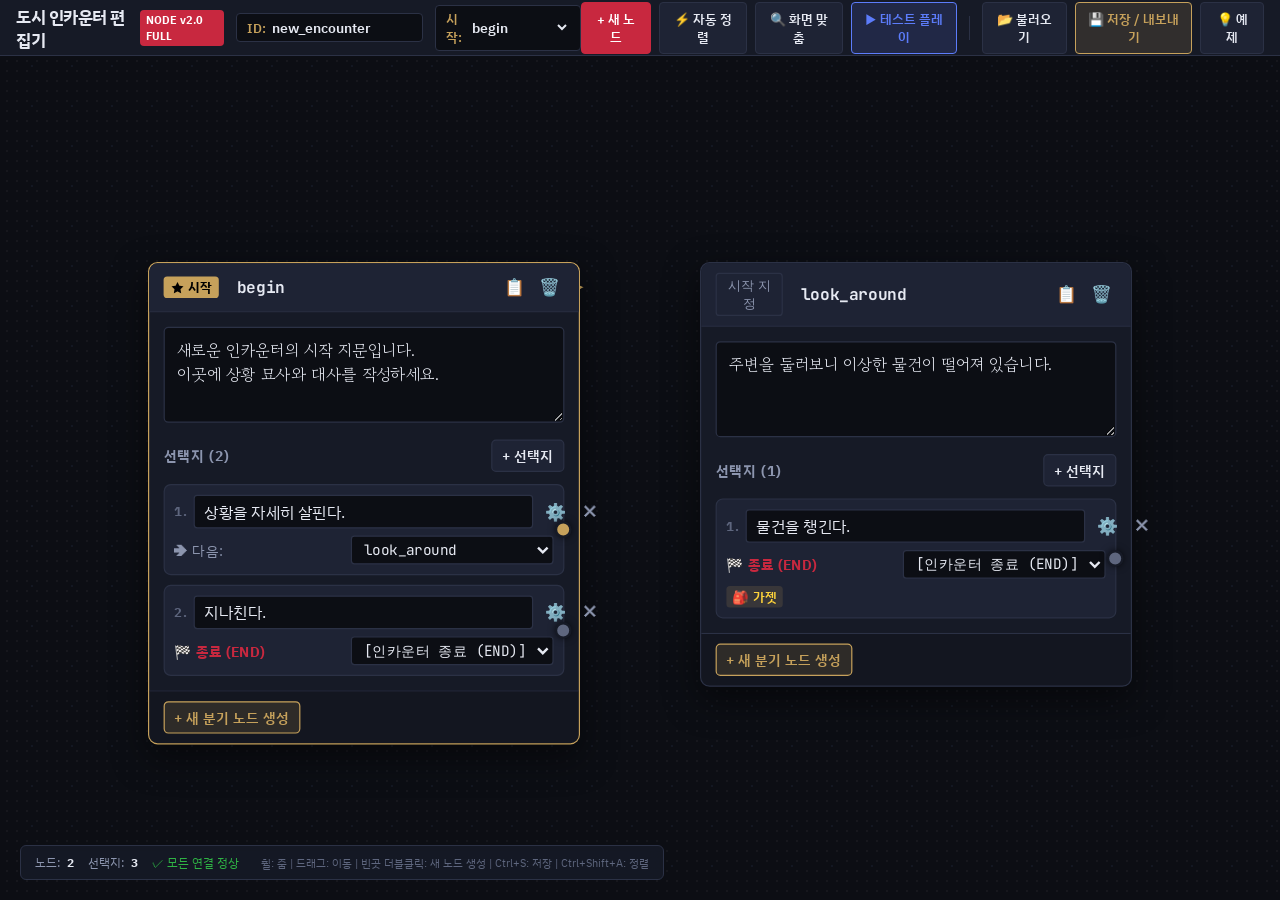
==== commit 1aeb5072: "잠깐 뭔가 업데이트 22" ====
--- a/tools/encounter_editor.html
+++ b/tools/encounter_editor.html
@@ -10,7 +10,7 @@
   <style>
     :root {
       --bg: #0c0e14;
-      --bg-grid: #121622;
+      --bg-grid: #131722;
       --panel: #161a26;
       --panel-raised: #1e2334;
       --panel-hover: #262c42;
@@ -26,6 +26,8 @@
       --san: #5c7cfa;
       --emerald: #2fb344;
       --amber: #f59f00;
+      --purple: #9775fa;
+      --cyan: #22b8cf;
       --font-sans: 'IBM Plex Sans KR', sans-serif;
       --font-serif: 'Gowun Batang', serif;
       --font-mono: 'JetBrains Mono', monospace;
@@ -48,11 +50,7 @@
       user-select: none;
     }
 
-    .brand-wrap {
-      display: flex;
-      align-items: center;
-      gap: 12px;
-    }
+    .brand-wrap { display: flex; align-items: center; gap: 12px; }
     .brand-title {
       font-size: 17px;
       font-weight: 700;
@@ -72,11 +70,7 @@
       letter-spacing: 0;
     }
 
-    .meta-inputs {
-      display: flex;
-      align-items: center;
-      gap: 12px;
-    }
+    .meta-inputs { display: flex; align-items: center; gap: 12px; }
     .meta-group {
       display: flex;
       align-items: center;
@@ -97,14 +91,10 @@
       font-weight: 600;
       outline: none;
     }
-    .meta-group input { width: 130px; }
-    .meta-group select { cursor: pointer; max-width: 130px; }
-
-    .header-actions {
-      display: flex;
-      align-items: center;
-      gap: 8px;
-    }
+    .meta-group input { width: 140px; }
+    .meta-group select { cursor: pointer; max-width: 140px; }
+
+    .header-actions { display: flex; align-items: center; gap: 8px; }
 
     button.btn {
       appearance: none;
@@ -122,37 +112,13 @@
       gap: 6px;
       transition: all 0.15s;
     }
-    button.btn:hover {
-      background: var(--panel-hover);
-      border-color: var(--border-focus);
-    }
-    button.btn-primary {
-      background: var(--scarlet);
-      border-color: var(--scarlet);
-      color: #fff;
-    }
-    button.btn-primary:hover {
-      background: #df314b;
-      box-shadow: 0 0 10px var(--scarlet-glow);
-    }
-    button.btn-brass {
-      background: rgba(198, 161, 91, 0.15);
-      border-color: var(--brass);
-      color: var(--brass);
-    }
-    button.btn-brass:hover {
-      background: var(--brass);
-      color: #000;
-    }
-    button.btn-cyan {
-      background: rgba(92, 124, 250, 0.15);
-      border-color: var(--san);
-      color: var(--san);
-    }
-    button.btn-cyan:hover {
-      background: var(--san);
-      color: #fff;
-    }
+    button.btn:hover { background: var(--panel-hover); border-color: var(--border-focus); }
+    button.btn-primary { background: var(--scarlet); border-color: var(--scarlet); color: #fff; }
+    button.btn-primary:hover { background: #df314b; box-shadow: 0 0 10px var(--scarlet-glow); }
+    button.btn-brass { background: rgba(198, 161, 91, 0.15); border-color: var(--brass); color: var(--brass); }
+    button.btn-brass:hover { background: var(--brass); color: #000; }
+    button.btn-cyan { background: rgba(92, 124, 250, 0.15); border-color: var(--san); color: var(--san); }
+    button.btn-cyan:hover { background: var(--san); color: #fff; }
     button.btn-sm { padding: 4px 8px; font-size: 12px; }
 
     /* 캔버스 영역 */
@@ -171,6 +137,7 @@
         radial-gradient(rgba(255, 255, 255, 0.04) 1px, transparent 1px);
       background-size: 40px 40px, 10px 10px;
       background-position: 0 0, 0 0;
+      transition: filter 0.2s;
     }
     #viewport.panning { cursor: grabbing; }
 
@@ -204,17 +171,9 @@
       cursor: pointer;
       transition: stroke-width 0.15s, stroke 0.15s;
     }
-    .edge-line:hover {
-      stroke: #fff !important;
-      stroke-width: 4.5px !important;
-    }
-    .edge-battle {
-      stroke: var(--scarlet) !important;
-    }
-    .edge-chance {
-      stroke: var(--amber) !important;
-      stroke-dasharray: 6, 4;
-    }
+    .edge-line:hover { stroke: #fff !important; stroke-width: 4.5px !important; }
+    .edge-battle { stroke: var(--scarlet) !important; }
+    .edge-chance { stroke: var(--amber) !important; stroke-dasharray: 6, 4; }
     .edge-live {
       fill: none;
       stroke: var(--san);
@@ -222,9 +181,7 @@
       stroke-dasharray: 8, 4;
       animation: dash 1s linear infinite;
     }
-    @keyframes dash {
-      to { stroke-dashoffset: -24; }
-    }
+    @keyframes dash { to { stroke-dashoffset: -24; } }
 
     /* 노드 컨테이너 */
     #nodes-container {
@@ -238,7 +195,7 @@
     /* 노드 카드 */
     .node-card {
       position: absolute;
-      width: 340px;
+      width: 360px;
       background: var(--panel);
       border: 1.5px solid var(--border);
       border-radius: 8px;
@@ -252,9 +209,7 @@
       border-color: var(--brass);
       box-shadow: 0 0 0 2px var(--brass-glow), 0 12px 36px rgba(0, 0, 0, 0.7);
     }
-    .node-card.is-start {
-      border-color: var(--brass);
-    }
+    .node-card.is-start { border-color: var(--brass); }
     .node-card.snap-target {
       border-color: var(--emerald) !important;
       box-shadow: 0 0 0 3px rgba(47, 179, 68, 0.4) !important;
@@ -292,10 +247,7 @@
       border-radius: 3px;
       cursor: pointer;
     }
-    .start-toggle-btn:hover {
-      border-color: var(--brass);
-      color: var(--brass);
-    }
+    .start-toggle-btn:hover { border-color: var(--brass); color: var(--brass); }
 
     .node-id-input {
       background: transparent;
@@ -309,16 +261,9 @@
       flex: 1;
       outline: none;
     }
-    .node-id-input:focus {
-      background: var(--bg);
-      border-color: var(--san);
-    }
-
-    .node-tools {
-      display: flex;
-      align-items: center;
-      gap: 4px;
-    }
+    .node-id-input:focus { background: var(--bg); border-color: var(--san); }
+
+    .node-tools { display: flex; align-items: center; gap: 4px; }
     .icon-btn {
       background: transparent;
       border: none;
@@ -373,11 +318,7 @@
       margin-top: 4px;
     }
 
-    .choices-list {
-      display: flex;
-      flex-direction: column;
-      gap: 8px;
-    }
+    .choices-list { display: flex; flex-direction: column; gap: 8px; }
 
     .choice-item {
       background: var(--panel-raised);
@@ -391,17 +332,8 @@
     }
     .choice-item:hover { border-color: var(--border-focus); }
 
-    .choice-top-row {
-      display: flex;
-      align-items: center;
-      gap: 6px;
-    }
-    .choice-num {
-      font-size: 11px;
-      font-weight: 700;
-      color: var(--text-muted);
-      width: 16px;
-    }
+    .choice-top-row { display: flex; align-items: center; gap: 6px; }
+    .choice-num { font-size: 11px; font-weight: 700; color: var(--text-muted); width: 16px; }
     .choice-text-input {
       flex: 1;
       background: var(--bg);
@@ -438,7 +370,7 @@
       font-size: 12px;
       font-family: var(--font-mono);
       outline: none;
-      max-width: 160px;
+      max-width: 170px;
     }
 
     /* 포트 (연결점) */
@@ -457,21 +389,11 @@
       box-shadow: 0 0 6px rgba(0, 0, 0, 0.6);
       transition: transform 0.15s, background 0.15s;
     }
-    .port-out:hover {
-      transform: translateY(-50%) scale(1.35);
-      background: #fff;
-    }
-    .port-out.is-end {
-      background: var(--text-muted);
-      cursor: not-allowed;
-    }
+    .port-out:hover { transform: translateY(-50%) scale(1.35); background: #fff; }
+    .port-out.is-end { background: var(--text-muted); cursor: not-allowed; }
 
     /* 뱃지 */
-    .badges-row {
-      display: flex;
-      flex-wrap: wrap;
-      gap: 4px;
-    }
+    .badges-row { display: flex; flex-wrap: wrap; gap: 4px; }
     .badge {
       font-size: 11px;
       font-weight: 600;
@@ -482,13 +404,17 @@
       display: inline-flex;
       align-items: center;
       gap: 3px;
+      cursor: default;
     }
     .badge-battle { background: rgba(200, 40, 63, 0.2); color: #ff6b7e; border: 1px solid rgba(200, 40, 63, 0.4); }
     .badge-hp { background: rgba(255, 107, 107, 0.15); color: #ff8787; }
     .badge-san { background: rgba(92, 124, 250, 0.15); color: #91a7ff; }
     .badge-item { background: rgba(198, 161, 91, 0.15); color: #ffd43b; }
     .badge-card { background: rgba(47, 179, 68, 0.15); color: #69db7c; }
+    .badge-passive { background: rgba(151, 117, 250, 0.15); color: #b197fc; }
     .badge-req { background: rgba(245, 159, 0, 0.15); color: #ffa94d; }
+    .badge-flag { background: rgba(34, 184, 207, 0.15); color: #66d9e8; }
+    .badge-audio { background: rgba(255, 192, 203, 0.15); color: #fcc2d7; }
 
     .node-footer {
       border-top: 1px solid var(--border);
@@ -500,11 +426,11 @@
       border-radius: 0 0 7px 7px;
     }
 
-    /* 모달 & 드로어 (상세 인스펙터) */
+    /* 선택지 인스펙터 드로어 (Choice Inspector) */
     .drawer-overlay {
       position: fixed;
       inset: 0;
-      background: rgba(0, 0, 0, 0.6);
+      background: rgba(0, 0, 0, 0.65);
       backdrop-filter: blur(2px);
       z-index: 500;
       display: flex;
@@ -516,8 +442,8 @@
     .drawer-overlay.active { opacity: 1; pointer-events: auto; }
 
     .drawer-panel {
-      width: 480px;
-      max-width: 90vw;
+      width: 600px;
+      max-width: 95vw;
       height: 100%;
       background: var(--panel);
       border-left: 1px solid var(--border);
@@ -530,23 +456,66 @@
     .drawer-overlay.active .drawer-panel { transform: translateX(0); }
 
     .drawer-header {
-      padding: 16px 20px;
+      padding: 14px 18px;
       border-bottom: 1px solid var(--border);
       display: flex;
       align-items: center;
       justify-content: space-between;
+      background: var(--panel-raised);
     }
     .drawer-title { font-size: 16px; font-weight: 700; color: var(--text); }
+
+    /* 드로어 탭 바 */
+    .drawer-nav-tabs {
+      display: flex;
+      background: var(--bg);
+      border-bottom: 1px solid var(--border);
+      overflow-x: auto;
+      scrollbar-width: none;
+      user-select: none;
+    }
+    .drawer-nav-tabs::-webkit-scrollbar { display: none; }
+    .d-tab-btn {
+      appearance: none;
+      background: transparent;
+      border: none;
+      border-bottom: 2px solid transparent;
+      color: var(--text-dim);
+      font-size: 12.5px;
+      font-weight: 600;
+      padding: 10px 14px;
+      cursor: pointer;
+      white-space: nowrap;
+      display: flex;
+      align-items: center;
+      gap: 5px;
+      transition: all 0.15s;
+    }
+    .d-tab-btn:hover { color: var(--text); background: rgba(255, 255, 255, 0.03); }
+    .d-tab-btn.active {
+      color: #fff;
+      border-bottom-color: var(--scarlet);
+      background: rgba(200, 40, 63, 0.08);
+    }
+    .d-tab-count {
+      font-size: 10px;
+      padding: 1px 5px;
+      border-radius: 8px;
+      background: var(--panel-raised);
+      color: var(--text-muted);
+    }
+    .d-tab-count.has-items { background: var(--scarlet); color: #fff; font-weight: 700; }
+
     .drawer-body {
       flex: 1;
       overflow-y: auto;
-      padding: 20px;
+      padding: 18px;
       display: flex;
       flex-direction: column;
-      gap: 20px;
+      gap: 16px;
     }
     .drawer-footer {
-      padding: 14px 20px;
+      padding: 12px 18px;
       border-top: 1px solid var(--border);
       display: flex;
       justify-content: flex-end;
@@ -554,12 +523,15 @@
       background: var(--bg);
     }
 
-    /* 폼 섹션 */
-    .form-group {
-      display: flex;
+    /* 폼 섹션 공통 */
+    .inspector-section {
+      display: none;
       flex-direction: column;
-      gap: 6px;
-    }
+      gap: 16px;
+    }
+    .inspector-section.active { display: flex; }
+
+    .form-group { display: flex; flex-direction: column; gap: 6px; }
     .form-label {
       font-size: 13px;
       font-weight: 700;
@@ -568,40 +540,39 @@
       align-items: center;
       gap: 6px;
     }
-    .form-hint { font-size: 11.5px; color: var(--text-dim); }
+    .form-hint { font-size: 11.5px; color: var(--text-dim); line-height: 1.4; }
     .form-control {
       background: var(--bg);
       border: 1px solid var(--border);
       color: var(--text);
       border-radius: 4px;
       padding: 8px 10px;
-      font-size: 13.5px;
+      font-size: 13px;
       font-family: inherit;
       outline: none;
     }
     .form-control:focus { border-color: var(--san); }
 
-    .preset-chips {
-      display: flex;
-      flex-wrap: wrap;
-      gap: 6px;
-      margin-top: 4px;
-    }
+    .preset-chips { display: flex; flex-wrap: wrap; gap: 5px; margin-top: 4px; }
     .chip {
       background: var(--panel-raised);
       border: 1px solid var(--border);
       color: var(--text-dim);
-      font-size: 12px;
+      font-size: 11.5px;
       padding: 3px 8px;
       border-radius: 12px;
       cursor: pointer;
       user-select: none;
+      transition: all 0.15s;
     }
     .chip:hover { border-color: var(--brass); color: var(--brass); }
+
+    .kv-list { display: flex; flex-direction: column; gap: 6px; margin-top: 4px; }
+    .kv-row { display: flex; gap: 6px; align-items: center; }
 
     /* 시뮬레이터 모달 */
     .sim-modal-card {
-      width: 600px;
+      width: 660px;
       max-width: 95vw;
       background: var(--panel);
       border: 2px solid var(--border);
@@ -615,45 +586,41 @@
     .sim-stats-bar {
       background: var(--bg);
       border-bottom: 1px solid var(--border);
-      padding: 10px 16px;
+      padding: 8px 16px;
       display: flex;
+      flex-wrap: wrap;
       align-items: center;
-      gap: 16px;
-      font-size: 13px;
+      gap: 14px;
+      font-size: 12.5px;
       font-weight: 600;
     }
-    .sim-stat { display: flex; align-items: center; gap: 6px; }
+    .sim-stat { display: flex; align-items: center; gap: 5px; }
     .sim-content {
-      padding: 24px;
+      padding: 20px;
       display: flex;
       flex-direction: column;
-      gap: 16px;
+      gap: 14px;
       min-height: 240px;
-      max-height: 60vh;
+      max-height: 55vh;
       overflow-y: auto;
     }
     .sim-story-text {
       font-family: var(--font-serif);
-      font-size: 16px;
+      font-size: 15.5px;
       line-height: 1.7;
       color: #e0e4f0;
       white-space: pre-wrap;
     }
-    .sim-choices-box {
-      display: flex;
-      flex-direction: column;
-      gap: 10px;
-      margin-top: 10px;
-    }
+    .sim-choices-box { display: flex; flex-direction: column; gap: 8px; margin-top: 10px; }
     .sim-choice-btn {
       appearance: none;
       background: var(--panel-raised);
       border: 1px solid var(--border);
       color: var(--text);
-      padding: 12px 16px;
+      padding: 10px 14px;
       border-radius: 6px;
       text-align: left;
-      font-size: 14.5px;
+      font-size: 14px;
       font-family: inherit;
       cursor: pointer;
       transition: all 0.15s;
@@ -663,14 +630,10 @@
       background: rgba(200, 40, 63, 0.15);
       color: #fff;
     }
-    .sim-choice-btn:disabled {
-      opacity: 0.5;
-      cursor: not-allowed;
-      border-style: dashed;
-    }
+    .sim-choice-btn:disabled { opacity: 0.5; cursor: not-allowed; border-style: dashed; }
     .sim-history-log {
       border-top: 1px solid var(--border);
-      padding: 10px 16px;
+      padding: 8px 16px;
       font-size: 12px;
       color: var(--text-muted);
       background: rgba(0, 0, 0, 0.2);
@@ -733,7 +696,7 @@
     <div class="brand-wrap">
       <div class="brand-title">
         <span>도시 인카운터 편집기</span>
-        <span class="brand-badge">NODE v1.0</span>
+        <span class="brand-badge">NODE v2.0 FULL</span>
       </div>
 
       <div class="meta-inputs">
@@ -812,125 +775,501 @@
       <span style="color: var(--emerald);">✓ 모든 연결 정상</span>
     </div>
     <div style="font-size: 11px; color: var(--text-muted); margin-left: 8px;">
-      휠: 줌 | 드래그: 이동 | 빈곳 더블클릭: 새 노드 생성
+      휠: 줌 | 드래그: 이동 | 빈곳 더블클릭: 새 노드 생성 | Ctrl+S: 저장 | Ctrl+Shift+A: 정렬
     </div>
   </div>
 
-  <!-- 선택지 상세 설정 드로어 (Inspector Drawer) -->
+  <!-- 선택지 상세 설정 드로어 (Choice Inspector) -->
   <div class="drawer-overlay" id="choice-drawer">
     <div class="drawer-panel">
       <div class="drawer-header">
-        <div class="drawer-title">선택지 상세 설정 (Choice Inspector)</div>
+        <div class="drawer-title" id="drawer-main-title">선택지 상세 설정 (Choice Inspector)</div>
         <button class="icon-btn" id="drawer-close-btn" style="font-size: 18px;">✕</button>
       </div>
 
+      <!-- 카테고리 탭 바 -->
+      <div class="drawer-nav-tabs" id="drawer-tabs">
+        <button class="d-tab-btn active" data-tab="tab-basic">📌 기본 분기</button>
+        <button class="d-tab-btn" data-tab="tab-req">🛡️ 요구 조건 <span class="d-tab-count" id="badge-tab-req">0</span></button>
+        <button class="d-tab-btn" data-tab="tab-stats">💖 능력치/캐릭터 <span class="d-tab-count" id="badge-tab-stats">0</span></button>
+        <button class="d-tab-btn" data-tab="tab-gadgets">🎒 가젯/아이템 <span class="d-tab-count" id="badge-tab-gadgets">0</span></button>
+        <button class="d-tab-btn" data-tab="tab-cards">🎴 카드/패시브 <span class="d-tab-count" id="badge-tab-cards">0</span></button>
+        <button class="d-tab-btn" data-tab="tab-cardui">🎲 카드 관리 UI <span class="d-tab-count" id="badge-tab-cardui">0</span></button>
+        <button class="d-tab-btn" data-tab="tab-battle">⚔️ 진행/전투 <span class="d-tab-count" id="badge-tab-battle">0</span></button>
+        <button class="d-tab-btn" data-tab="tab-flags">🚩 플래그 <span class="d-tab-count" id="badge-tab-flags">0</span></button>
+        <button class="d-tab-btn" data-tab="tab-audio">🎵 사운드/테마 <span class="d-tab-count" id="badge-tab-audio">0</span></button>
+      </div>
+
       <div class="drawer-body">
-        <!-- 1. 기본 설정 -->
-        <div class="form-group">
-          <label class="form-label">선택지 텍스트</label>
-          <textarea class="form-control" id="drawer-choice-text" rows="2" placeholder="예: 무기를 뽑고 맞서 싸운다."></textarea>
+
+        <!-- 1. 기본 분기 설정 (Basic) -->
+        <div class="inspector-section active" id="tab-basic">
+          <div class="form-group">
+            <label class="form-label">선택지 문구 (text)</label>
+            <textarea class="form-control" id="drawer-choice-text" rows="2" placeholder="예: 무기를 뽑고 맞서 싸운다."></textarea>
+          </div>
+
+          <div class="form-group">
+            <label class="form-label">다음 이동 대상 (next / end)</label>
+            <div style="display: flex; gap: 10px; align-items: center;">
+              <select class="form-control" id="drawer-target-node" style="flex: 1;"></select>
+              <label style="display: inline-flex; align-items: center; gap: 6px; font-size: 13px; cursor: pointer; user-select: none;">
+                <input type="checkbox" id="drawer-is-end">
+                <span style="color: var(--scarlet); font-weight: 700;">인카운터 종료 (end: true)</span>
+              </label>
+            </div>
+            <div class="form-hint">'인카운터 종료' 체크 시 현재 노드 이후 인카운터가 성공적으로 완결됩니다.</div>
+          </div>
+
+          <div class="form-group">
+            <label class="form-label">메인 스토리 연결 (next_main)</label>
+            <input type="text" class="form-control" id="drawer-next-main" placeholder="다음 메인 인카운터 ID (선택 사항)">
+            <div class="form-hint">메인 스토리의 다음 챕터/인카운터 ID를 지정할 때 사용합니다.</div>
+          </div>
         </div>
 
-        <div class="form-group">
-          <label class="form-label">다음 이동 대상</label>
-          <div style="display: flex; gap: 10px; align-items: center;">
-            <select class="form-control" id="drawer-target-node" style="flex: 1;"></select>
-            <label style="display: inline-flex; align-items: center; gap: 6px; font-size: 13px; cursor: pointer; user-select: none;">
-              <input type="checkbox" id="drawer-is-end">
-              <span style="color: var(--scarlet); font-weight: 600;">인카운터 종료 (end)</span>
+        <!-- 2. 요구 조건 (Requirements) -->
+        <div class="inspector-section" id="tab-req">
+          <div class="form-hint" style="background: rgba(245, 159, 0, 0.1); border: 1px solid var(--amber); border-radius: 4px; padding: 8px 10px; color: #ffd43b;">
+            🔒 조건을 만족하지 못한 선택지는 붉은색으로 잠기며 선택할 수 없습니다.
+          </div>
+
+          <!-- 가젯 단일 소지 / 미소지 -->
+          <div class="form-group">
+            <label class="form-label">가젯 1개 소지 필수 (item)</label>
+            <input type="text" class="form-control" id="req-item" placeholder="가젯 ID (예: pendant_of_luck)" list="datalist-gadgets">
+            <div class="preset-chips">
+              <span class="chip" onclick="setVal('req-item', 'pendant_of_luck')">+ 행운의 펜던트</span>
+              <span class="chip" onclick="setVal('req-item', 'ancient_medal')">+ 고대 메달</span>
+              <span class="chip" onclick="setVal('req-item', 'salt_candy')">+ 소금 사탕</span>
+            </div>
+          </div>
+
+          <div class="form-group">
+            <label class="form-label">가젯 미소지 필수 (not_item)</label>
+            <input type="text" class="form-control" id="req-not-item" placeholder="미소지해야 하는 가젯 ID (예: injured)" list="datalist-gadgets">
+            <div class="form-hint">특정 가젯이 없을 때만 이 분기가 열립니다.</div>
+          </div>
+
+          <!-- 여러 가젯 수량 조건 (items) -->
+          <div class="form-group">
+            <label class="form-label">가젯 최소 수량 조건 (items)</label>
+            <div id="req-items-list" class="kv-list"></div>
+            <div class="preset-chips">
+              <span class="chip" onclick="addKVRow('req-items-list', 'ahn', 10000)">+ 안(Ahn) 10,000</span>
+              <span class="chip" onclick="addKVRow('req-items-list', 'strength_wrath', 1)">+ 힘[분노] 1</span>
+              <span class="chip" onclick="addKVRow('req-items-list', 'strength_lust', 1)">+ 힘[색욕] 1</span>
+              <span class="chip" onclick="addKVRow('req-items-list', 'strength_sloth', 1)">+ 힘[나태] 1</span>
+              <span class="chip" onclick="addKVRow('req-items-list', 'strength_gluttony', 1)">+ 힘[탐욕] 1</span>
+              <span class="chip" onclick="addKVRow('req-items-list', 'strength_gloom', 1)">+ 힘[우울] 1</span>
+              <span class="chip" onclick="addKVRow('req-items-list', 'strength_pride', 1)">+ 힘[오만] 1</span>
+              <span class="chip" onclick="addKVRow('req-items-list', 'strength_invidia', 1)">+ 힘[질투] 1</span>
+              <span class="chip" onclick="addKVRow('req-items-list', '', 1)">+ 직접 추가</span>
+            </div>
+          </div>
+
+          <!-- 카테고리 가젯 총합 (required_category) -->
+          <div class="form-group">
+            <label class="form-label">가젯 카테고리 총합 조건 (required_category)</label>
+            <div id="req-cat-list" class="kv-list"></div>
+            <div class="preset-chips">
+              <span class="chip" onclick="addKVRow('req-cat-list', '죄악', 3)">+ 죄악 가젯 3개 이상</span>
+              <span class="chip" onclick="addKVRow('req-cat-list', '소모품', 1)">+ 소모품 가젯 1개 이상</span>
+              <span class="chip" onclick="addKVRow('req-cat-list', '', 1)">+ 직접 추가</span>
+            </div>
+          </div>
+
+          <!-- 카드 소지 조건 (has_card / has_cards) -->
+          <div class="form-group">
+            <label class="form-label">특정 카드 소지 여부 (has_card)</label>
+            <input type="text" class="form-control" id="req-has-card" placeholder="덱에 1장 이상 있어야 하는 카드 ID" list="datalist-cards">
+          </div>
+
+          <div class="form-group">
+            <label class="form-label">여러 카드 소지 조건 (has_cards)</label>
+            <div id="req-has-cards-list" class="kv-list"></div>
+            <div class="preset-chips">
+              <span class="chip" onclick="addKVRow('req-has-cards-list', '', 1)">+ 카드 조건 추가</span>
+            </div>
+          </div>
+
+          <!-- 패시브 소지 조건 (has_passive) -->
+          <div class="form-group">
+            <label class="form-label">특정 패시브 소지 여부 (has_passive)</label>
+            <input type="text" class="form-control" id="req-has-passive" placeholder="보유해야 하는 패시브 ID" list="datalist-passives">
+          </div>
+
+          <!-- 캐릭터 이름 조건 (name / not_name) -->
+          <div style="display: grid; grid-template-columns: 1fr 1fr; gap: 10px;">
+            <div class="form-group">
+              <label class="form-label">이름 일치 (name)</label>
+              <input type="text" class="form-control" id="req-name" placeholder="예: 카멜리아">
+            </div>
+            <div class="form-group">
+              <label class="form-label">이름 불일치 (not_name)</label>
+              <input type="text" class="form-control" id="req-not-name" placeholder="예: 카멜리아">
+            </div>
+          </div>
+
+          <!-- 플래그 조건 (flag_min / flag_max) -->
+          <div class="form-group">
+            <label class="form-label">플래그 최소값 (flag_min, 이상)</label>
+            <div id="req-flag-min-list" class="kv-list"></div>
+            <div class="preset-chips">
+              <span class="chip" onclick="addKVRow('req-flag-min-list', 'camelia_prologue', 1)">+ 프롤로그 진행 플래그</span>
+              <span class="chip" onclick="addKVRow('req-flag-min-list', '', 1)">+ 플래그 최소값 추가</span>
+            </div>
+          </div>
+
+          <div class="form-group">
+            <label class="form-label">플래그 최대값 (flag_max, 미만)</label>
+            <div id="req-flag-max-list" class="kv-list"></div>
+            <div class="preset-chips">
+              <span class="chip" onclick="addKVRow('req-flag-max-list', '', 1)">+ 플래그 최대값 추가</span>
+            </div>
+          </div>
+        </div>
+
+        <!-- 3. 능력치 및 캐릭터 정보 (Stats & Character) -->
+        <div class="inspector-section" id="tab-stats">
+          <div style="display: grid; grid-template-columns: 1fr 1fr; gap: 10px;">
+            <div class="form-group">
+              <label class="form-label">체력 증감 (hp)</label>
+              <input type="number" class="form-control" id="eff-hp" placeholder="0 (음수 피해 / 양수 회복)">
+              <div class="preset-chips">
+                <span class="chip" onclick="setVal('eff-hp', -10)">-10 피해</span>
+                <span class="chip" onclick="setVal('eff-hp', 15)">+15 회복</span>
+                <span class="chip" onclick="setVal('eff-hp', 999)">완전 회복</span>
+              </div>
+            </div>
+
+            <div class="form-group">
+              <label class="form-label">정신력 증감 (sanity)</label>
+              <input type="number" class="form-control" id="eff-sanity" placeholder="0 (음수 하락 / 양수 회복)">
+              <div class="preset-chips">
+                <span class="chip" onclick="setVal('eff-sanity', -10)">-10 하락</span>
+                <span class="chip" onclick="setVal('eff-sanity', 15)">+15 회복</span>
+              </div>
+            </div>
+          </div>
+
+          <div style="display: grid; grid-template-columns: 1fr 1fr; gap: 10px;">
+            <div class="form-group">
+              <label class="form-label">최대 빛 증감 (max_cost)</label>
+              <input type="number" class="form-control" id="eff-max-cost" placeholder="0 (예: +1)">
+              <div class="form-hint">최대 코스트를 영구적으로 수정합니다 (최소 1).</div>
+            </div>
+
+            <div class="form-group">
+              <label class="form-label">카드 슬롯 증감 (card_slot)</label>
+              <input type="number" class="form-control" id="eff-card-slot" placeholder="0 (예: +1)">
+              <div class="form-hint">합을 진행할 수 있는 슬롯 수를 영구 수정합니다.</div>
+            </div>
+          </div>
+
+          <div class="form-group">
+            <label class="form-label">캐릭터 이름 변경 (change_name)</label>
+            <input type="text" class="form-control" id="eff-change-name" placeholder="새로운 인게임 표시 이름">
+          </div>
+
+          <div class="form-group">
+            <label class="form-label" style="display: flex; align-items: center; gap: 8px; cursor: pointer;">
+              <input type="checkbox" id="eff-level-up">
+              <span>즉시 레벨업 시퀀스 실행 (level_up)</span>
             </label>
+            <div class="form-hint">체크 시 해당 선택지 선택 직후 레벨업 창이 실행됩니다.</div>
+          </div>
+
+          <!-- 체력 내성 계수 수정 (endurance) -->
+          <div class="form-group">
+            <label class="form-label">체력 내성 계수 수정 (endurance)</label>
+            <div class="form-hint">수치가 낮을수록 피해를 덜 받습니다 (예: -0.2는 내성 강화).</div>
+            <div style="display: grid; grid-template-columns: 1fr 1fr 1fr; gap: 8px; margin-top: 4px;">
+              <div>
+                <span style="font-size: 11.5px; color: var(--text-dim);">베기 (slash)</span>
+                <input type="number" step="0.1" class="form-control" id="eff-endur-slash" placeholder="0.0">
+              </div>
+              <div>
+                <span style="font-size: 11.5px; color: var(--text-dim);">관통 (pierce)</span>
+                <input type="number" step="0.1" class="form-control" id="eff-endur-pierce" placeholder="0.0">
+              </div>
+              <div>
+                <span style="font-size: 11.5px; color: var(--text-dim);">타격 (blunt)</span>
+                <input type="number" step="0.1" class="form-control" id="eff-endur-blunt" placeholder="0.0">
+              </div>
+            </div>
+          </div>
+
+          <!-- 흐트러짐 내성 계수 수정 (stagger_endurance) -->
+          <div class="form-group">
+            <label class="form-label">흐트러짐 내성 계수 수정 (stagger_endurance)</label>
+            <div style="display: grid; grid-template-columns: 1fr 1fr 1fr; gap: 8px; margin-top: 4px;">
+              <div>
+                <span style="font-size: 11.5px; color: var(--text-dim);">베기 (slash)</span>
+                <input type="number" step="0.1" class="form-control" id="eff-stagger-slash" placeholder="0.0">
+              </div>
+              <div>
+                <span style="font-size: 11.5px; color: var(--text-dim);">관통 (pierce)</span>
+                <input type="number" step="0.1" class="form-control" id="eff-stagger-pierce" placeholder="0.0">
+              </div>
+              <div>
+                <span style="font-size: 11.5px; color: var(--text-dim);">타격 (blunt)</span>
+                <input type="number" step="0.1" class="form-control" id="eff-stagger-blunt" placeholder="0.0">
+              </div>
+            </div>
           </div>
         </div>
 
-        <!-- 2. 요구 조건 (Requirements) -->
-        <div class="form-group" style="background: var(--panel-raised); padding: 12px; border-radius: 6px; border: 1px solid var(--border);">
-          <label class="form-label">🔒 요구 조건 (Requirements)</label>
-          <div class="form-hint">조건을 만족할 때만 플레이어가 이 선택지를 누를 수 있습니다.</div>
-
-          <div style="margin-top: 8px;">
-            <div style="font-size: 12px; font-weight: 600; color: var(--text-dim); margin-bottom: 4px;">아이템 / 능력치 요구:</div>
-            <div id="drawer-req-items-list" style="display: flex; flex-direction: column; gap: 6px;"></div>
+        <!-- 4. 가젯 / 아이템 (Gadgets & Items) -->
+        <div class="inspector-section" id="tab-gadgets">
+          <div class="form-group">
+            <label class="form-label">단일 가젯 획득 (give_item)</label>
+            <input type="text" class="form-control" id="eff-give-item" placeholder="가젯 ID 1개 (예: pendant_of_luck)" list="datalist-gadgets">
+            <div class="form-hint">1개 획득하며 자동으로 예약 인카운터를 체크합니다.</div>
+          </div>
+
+          <div class="form-group">
+            <label class="form-label">여러 가젯 획득 (give_items)</label>
+            <div id="eff-give-items-list" class="kv-list"></div>
             <div class="preset-chips">
-              <span class="chip" onclick="addReqItem('ahn', 10000)">+ 안(Ahn)</span>
-              <span class="chip" onclick="addReqItem('strength_wrath', 1)">+ 힘[분노]</span>
-              <span class="chip" onclick="addReqItem('strength_lust', 1)">+ 힘[색욕]</span>
-              <span class="chip" onclick="addReqItem('strength_sloth', 1)">+ 힘[나태]</span>
-              <span class="chip" onclick="addReqItem('strength_gluttony', 1)">+ 힘[탐욕]</span>
-              <span class="chip" onclick="addReqItem('strength_gloom', 1)">+ 힘[우울]</span>
-              <span class="chip" onclick="addReqItem('strength_pride', 1)">+ 힘[오만]</span>
-              <span class="chip" onclick="addReqItem('strength_invidia', 1)">+ 힘[질투]</span>
+              <span class="chip" onclick="addKVRow('eff-give-items-list', 'ahn', 25000)">+ 25,000 안 지급</span>
+              <span class="chip" onclick="addKVRow('eff-give-items-list', 'ahn', 50000)">+ 50,000 안 지급</span>
+              <span class="chip" onclick="addKVRow('eff-give-items-list', 'strength_wrath', 1)">+ 분노 스탯 1</span>
+              <span class="chip" onclick="addKVRow('eff-give-items-list', 'strength_pride', 1)">+ 오만 스탯 1</span>
+              <span class="chip" onclick="addKVRow('eff-give-items-list', '', 1)">+ 직접 추가</span>
             </div>
           </div>
+
+          <div class="form-group">
+            <label class="form-label">단일 가젯 제거 (remove_item)</label>
+            <input type="text" class="form-control" id="eff-remove-item" placeholder="가젯 ID 1개 제거" list="datalist-gadgets">
+          </div>
+
+          <div class="form-group">
+            <label class="form-label">여러 가젯 제거 (remove_items)</label>
+            <div id="eff-remove-items-list" class="kv-list"></div>
+            <div class="preset-chips">
+              <span class="chip" onclick="addKVRow('eff-remove-items-list', 'ahn', 5000)">- 5,000 안 차감</span>
+              <span class="chip" onclick="addKVRow('eff-remove-items-list', 'ahn', 30000)">- 30,000 안 차감</span>
+              <span class="chip" onclick="addKVRow('eff-remove-items-list', '', 1)">+ 직접 추가</span>
+            </div>
+          </div>
+
+          <div class="form-group" style="background: var(--panel-raised); padding: 10px; border-radius: 6px; border: 1px solid var(--border);">
+            <label class="form-label">특정 카테고리 가젯 선택 제거 (choice_remove_gadget_category)</label>
+            <div style="display: grid; grid-template-columns: 2fr 1fr; gap: 8px; margin-top: 4px;">
+              <input type="text" class="form-control" id="eff-rem-gadget-cat" placeholder="카테고리명 (예: 죄악)">
+              <input type="number" class="form-control" id="eff-rem-gadget-count" placeholder="제거할 개수 (기본: 1)">
+            </div>
+            <div class="form-hint">플레이어가 해당 카테고리 중 원하는 가젯을 직접 골라 제거하는 팝업이 뜹니다.</div>
+          </div>
         </div>
 
-        <!-- 3. 효과 (Effects) -->
-        <div class="form-group" style="background: var(--panel-raised); padding: 12px; border-radius: 6px; border: 1px solid var(--border);">
-          <label class="form-label">✨ 선택 시 효과 (Effects)</label>
-
-          <div style="display: grid; grid-template-columns: 1fr 1fr; gap: 10px; margin-top: 6px;">
-            <div>
-              <span style="font-size: 12px; color: var(--text-dim); font-weight: 600;">체력 변화 (hp):</span>
-              <input type="number" class="form-control" id="drawer-eff-hp" placeholder="0 (예: -10, +15)">
+        <!-- 5. 카드 및 패시브 관련 (Cards & Passives) -->
+        <div class="inspector-section" id="tab-cards">
+          <div class="form-group">
+            <label class="form-label">카드 1장 획득 (give_card)</label>
+            <input type="text" class="form-control" id="eff-give-card" placeholder="카드 ID (예: turing_verdict)" list="datalist-cards">
+          </div>
+
+          <div class="form-group">
+            <label class="form-label">여러 카드 획득 (give_cards)</label>
+            <div id="eff-give-cards-list" class="kv-list"></div>
+            <div class="preset-chips">
+              <span class="chip" onclick="addKVRow('eff-give-cards-list', '', 1)">+ 카드 추가</span>
             </div>
-            <div>
-              <span style="font-size: 12px; color: var(--text-dim); font-weight: 600;">정신력 변화 (sanity):</span>
-              <input type="number" class="form-control" id="drawer-eff-sanity" placeholder="0 (예: -5, +20)">
+          </div>
+
+          <div class="form-group">
+            <label class="form-label">카드 1장 제거 (remove_card)</label>
+            <input type="text" class="form-control" id="eff-remove-card" placeholder="덱에서 제거할 카드 ID" list="datalist-cards">
+          </div>
+
+          <div class="form-group">
+            <label class="form-label">여러 카드 제거 (remove_cards)</label>
+            <div id="eff-remove-cards-list" class="kv-list"></div>
+            <div class="preset-chips">
+              <span class="chip" onclick="addKVRow('eff-remove-cards-list', '', 1)">+ 카드 제거 추가</span>
             </div>
           </div>
 
-          <!-- 전투 발생 -->
-          <div style="margin-top: 12px;">
-            <div style="font-size: 12px; font-weight: 600; color: #ff6b7e;">⚔️ 전투 발생 (Battle):</div>
-            <div class="form-hint">전투가 발생하면 승리 시 지정된 '다음 이동 대상' 노드로 이어집니다.</div>
-            <input type="text" class="form-control" id="drawer-eff-battle" placeholder="적 ID (쉼표로 구분, 예: rat, rat)">
+          <hr style="border: none; border-top: 1px solid var(--border); margin: 6px 0;">
+
+          <div class="form-group">
+            <label class="form-label">패시브 1개 획득 (give_passive)</label>
+            <input type="text" class="form-control" id="eff-give-passive" placeholder="패시브 ID (예: algorithmic_defense)" list="datalist-passives">
+          </div>
+
+          <div class="form-group">
+            <label class="form-label">여러 패시브 획득 (give_passives)</label>
+            <input type="text" class="form-control" id="eff-give-passives" placeholder="쉼표로 구분하여 입력 (예: p1, p2)">
+          </div>
+
+          <div class="form-group">
+            <label class="form-label">패시브 1개 제거 (remove_passive)</label>
+            <input type="text" class="form-control" id="eff-remove-passive" placeholder="제거할 패시브 ID" list="datalist-passives">
+          </div>
+
+          <div class="form-group">
+            <label class="form-label">여러 패시브 제거 (remove_passives)</label>
+            <input type="text" class="form-control" id="eff-remove-passives" placeholder="쉼표로 구분하여 입력 (예: p1, p2)">
+          </div>
+        </div>
+
+        <!-- 6. 카드 관리 UI (Card Management UI) -->
+        <div class="inspector-section" id="tab-cardui">
+          <div class="form-group" style="background: var(--panel-raised); padding: 12px; border-radius: 6px; border: 1px solid var(--border);">
+            <div style="font-weight: 700; color: var(--emerald); margin-bottom: 8px;">플레이어 선택 화면 실행 (Choice UI)</div>
+            <div style="display: flex; flex-direction: column; gap: 8px;">
+              <label style="display: flex; align-items: center; gap: 8px; font-size: 13px; cursor: pointer;">
+                <input type="checkbox" id="eff-choice-dup-card">
+                <span>덱에서 복제할 카드 선택 화면 (choice_duplicate_card)</span>
+              </label>
+              <label style="display: flex; align-items: center; gap: 8px; font-size: 13px; cursor: pointer;">
+                <input type="checkbox" id="eff-choice-del-card">
+                <span>덱에서 제거할 카드 선택 화면 (choice_remove_card)</span>
+              </label>
+              <label style="display: flex; align-items: center; gap: 8px; font-size: 13px; cursor: pointer;">
+                <input type="checkbox" id="eff-choice-up-card">
+                <span>덱에서 강화할 카드 선택 화면 (choice_upgrade_card)</span>
+              </label>
+            </div>
+          </div>
+
+          <div class="form-group" style="background: var(--panel-raised); padding: 12px; border-radius: 6px; border: 1px solid var(--border);">
+            <div style="font-weight: 700; color: var(--amber); margin-bottom: 8px;">무작위 자동 실행 (Random Actions)</div>
+            <div style="display: grid; grid-template-columns: 1fr 1fr 1fr; gap: 8px;">
+              <div>
+                <span style="font-size: 11.5px; color: var(--text-dim);">무작위 복제 (장수)</span>
+                <input type="number" min="0" class="form-control" id="eff-rand-dup-card" placeholder="0">
+              </div>
+              <div>
+                <span style="font-size: 11.5px; color: var(--text-dim);">무작위 제거 (장수)</span>
+                <input type="number" min="0" class="form-control" id="eff-rand-del-card" placeholder="0">
+              </div>
+              <div>
+                <span style="font-size: 11.5px; color: var(--text-dim);">무작위 강화 (장수)</span>
+                <input type="number" min="0" class="form-control" id="eff-rand-up-card" placeholder="0">
+              </div>
+            </div>
+            <div class="form-hint" style="margin-top: 6px;">지정된 장수만큼 플레이어 덱에서 자동으로 카드를 복제/제거/강화합니다.</div>
+          </div>
+        </div>
+
+        <!-- 7. 게임 진행 및 전투 (Battle & Flow) -->
+        <div class="inspector-section" id="tab-battle">
+          <div class="form-group">
+            <label class="form-label" style="color: #ff6b7e;">⚔️ 전투 발생 (battle)</label>
+            <input type="text" class="form-control" id="eff-battle" placeholder="적 ID (다인 전투는 쉼표로 구분, 예: rat, rat)" list="datalist-enemies">
             <div class="preset-chips">
               <span class="chip" onclick="appendBattleEnemy('rat')">+ 쥐 (rat)</span>
               <span class="chip" onclick="appendBattleEnemy('head_auditor')">+ 금기 감시관</span>
               <span class="chip" onclick="appendBattleEnemy('overheated_core')">+ 과열된 연산체</span>
-              <span class="chip" onclick="appendBattleEnemy('carnival_alpha')">+ 카니발</span>
+              <span class="chip" onclick="appendBattleEnemy('carnival_alpha')">+ 카니발 알파</span>
             </div>
-          </div>
-
-          <!-- 아이템 지급/차감 -->
-          <div style="margin-top: 12px;">
-            <div style="font-size: 12px; font-weight: 600; color: var(--brass);">💰 아이템 지급 (give_items):</div>
-            <div id="drawer-give-items-list" style="display: flex; flex-direction: column; gap: 6px; margin-top: 4px;"></div>
+            <div class="form-hint">전투 승리 시 지정된 '다음 이동 대상(next)' 노드로 이어집니다.</div>
+          </div>
+
+          <div class="form-group">
+            <label class="form-label">플레이어 캐릭터 로드 (load_player_char)</label>
+            <input type="text" class="form-control" id="eff-load-char" placeholder="캐릭터 ID (예: camelia)" list="datalist-players">
+            <div class="form-hint">새로운 플레이어 캐릭터 상태를 해당 파일에서 즉시 로드합니다.</div>
+          </div>
+
+          <div class="form-group">
+            <label class="form-label">도전과제 달성 (achievement)</label>
+            <input type="text" class="form-control" id="eff-achievement" placeholder="도전과제 고유 ID">
+          </div>
+
+          <div class="form-group">
+            <label class="form-label">스케줄 인카운터 예약 (schedule)</label>
+            <div class="form-hint">{ "인카운터ID": 턴수 } 형식으로 지정된 턴 뒤에 발생할 인카운터를 큐에 넣습니다.</div>
+            <div id="eff-schedule-list" class="kv-list"></div>
             <div class="preset-chips">
-              <span class="chip" onclick="addGiveItem('ahn', 25000)">+ 25,000 안 지급</span>
-              <span class="chip" onclick="addGiveItem('strength_wrath', 1)">+ 분노 스탯 1</span>
-              <span class="chip" onclick="addGiveItem('strength_pride', 1)">+ 오만 스탯 1</span>
+              <span class="chip" onclick="addKVRow('eff-schedule-list', '', 3)">+ 3턴 뒤 예약 추가</span>
             </div>
           </div>
-
-          <div style="margin-top: 12px;">
-            <div style="font-size: 12px; font-weight: 600; color: var(--amber);">💸 아이템 차감 (remove_items):</div>
-            <div id="drawer-remove-items-list" style="display: flex; flex-direction: column; gap: 6px; margin-top: 4px;"></div>
+        </div>
+
+        <!-- 8. 프로필 및 플래그 (Flags) -->
+        <div class="inspector-section" id="tab-flags">
+          <div class="form-group">
+            <label class="form-label">플래그 설정/업데이트 (set_flag)</label>
+            <div id="eff-set-flag-list" class="kv-list"></div>
             <div class="preset-chips">
-              <span class="chip" onclick="addRemoveItem('ahn', 5000)">- 5,000 안 차감</span>
-              <span class="chip" onclick="addRemoveItem('ahn', 30000)">- 30,000 안 차감</span>
+              <span class="chip" onclick="addKVRow('eff-set-flag-list', 'camelia_prologue', 1)">+ camelia_prologue: 1</span>
+              <span class="chip" onclick="addKVRow('eff-set-flag-list', '', 1)">+ 플래그 설정 추가</span>
             </div>
           </div>
 
-          <!-- 카드 관련 -->
-          <div style="margin-top: 12px;">
-            <div style="font-size: 12px; font-weight: 600; color: var(--emerald);">📜 카드 관련 효과:</div>
-            <div style="display: flex; flex-direction: column; gap: 6px; margin-top: 4px;">
-              <input type="text" class="form-control" id="drawer-eff-card" placeholder="지급할 카드 ID (give_card)">
-              <label style="display: inline-flex; align-items: center; gap: 6px; font-size: 12.5px; cursor: pointer;">
-                <input type="checkbox" id="drawer-eff-dup-card">
-                <span>보유 카드 1장 복제 선택권 제공 (choice_duplicate_card)</span>
-              </label>
-              <label style="display: inline-flex; align-items: center; gap: 6px; font-size: 12.5px; cursor: pointer;">
-                <input type="checkbox" id="drawer-eff-del-card">
-                <span>보유 카드 1장 삭제 선택권 제공 (choice_remove_card)</span>
-              </label>
+          <div class="form-group">
+            <label class="form-label">숫자 플래그 증가 (inc_flag)</label>
+            <div id="eff-inc-flag-list" class="kv-list"></div>
+            <div class="preset-chips">
+              <span class="chip" onclick="addKVRow('eff-inc-flag-list', '', 1)">+ 플래그 증가 추가</span>
             </div>
           </div>
+
+          <div class="form-group">
+            <label class="form-label">숫자 플래그 감소 (dec_flag)</label>
+            <div id="eff-dec-flag-list" class="kv-list"></div>
+            <div class="preset-chips">
+              <span class="chip" onclick="addKVRow('eff-dec-flag-list', '', 1)">+ 플래그 감소 추가</span>
+            </div>
+          </div>
+
+          <div class="form-group">
+            <label class="form-label">특정 플래그 삭제 (remove_flag)</label>
+            <input type="text" class="form-control" id="eff-remove-flag" placeholder="삭제할 플래그 이름">
+          </div>
         </div>
+
+        <!-- 9. 사운드 및 테마 (Audio & Themes) -->
+        <div class="inspector-section" id="tab-audio">
+          <div class="form-group">
+            <label class="form-label">필드 배경음악 설정 (set_field_theme)</label>
+            <input type="text" class="form-control" id="eff-field-theme" placeholder="파일명 (예: field_camelia1.mp3)" list="datalist-mus">
+            <div class="preset-chips">
+              <span class="chip" onclick="setVal('eff-field-theme', 'field_camelia1.mp3')">field_camelia1.mp3</span>
+              <span class="chip" onclick="setVal('eff-field-theme', 'title_theme.mp3')">title_theme.mp3</span>
+              <span class="chip" onclick="setVal('eff-field-theme', 'rude_buster.mp3')">rude_buster.mp3</span>
+            </div>
+          </div>
+
+          <div class="form-group">
+            <label class="form-label">기본 전투 배경음악 설정 (set_basic_battle_theme)</label>
+            <input type="text" class="form-control" id="eff-battle-theme" placeholder="파일명 (예: rude_buster.mp3)" list="datalist-mus">
+          </div>
+
+          <div style="display: grid; grid-template-columns: 1fr 1fr; gap: 10px;">
+            <div class="form-group">
+              <label class="form-label">BGM 페이드 아웃 ms (bgm_fade_out)</label>
+              <input type="number" class="form-control" id="eff-bgm-fade-out" placeholder="예: 2000">
+            </div>
+
+            <div class="form-group">
+              <label class="form-label">BGM 페이드 인 ms (bgm_fade_in)</label>
+              <input type="number" class="form-control" id="eff-bgm-fade-in" placeholder="예: 2000">
+            </div>
+          </div>
+
+          <div class="form-group">
+            <label class="form-label">효과음 재생 (sfx)</label>
+            <input type="text" class="form-control" id="eff-sfx" placeholder="sfx 파일명 (예: slash, slash.wav)" list="datalist-sfx">
+            <div class="preset-chips">
+              <span class="chip" onclick="setVal('eff-sfx', 'slash')">slash</span>
+              <span class="chip" onclick="setVal('eff-sfx', 'pierce')">pierce</span>
+              <span class="chip" onclick="setVal('eff-sfx', 'blunt')">blunt</span>
+              <span class="chip" onclick="setVal('eff-sfx', 'block')">block</span>
+              <span class="chip" onclick="setVal('eff-sfx', 'roll')">roll</span>
+            </div>
+          </div>
+        </div>
+
       </div>
 
       <div class="drawer-footer">
-        <button class="btn btn-primary" id="drawer-save-btn">적용하기</button>
+        <button class="btn btn-primary" id="drawer-save-btn">적용하기 (Apply)</button>
       </div>
     </div>
   </div>
@@ -950,23 +1289,17 @@
       </div>
 
       <div class="sim-stats-bar">
-        <div class="sim-stat">
-          <span style="color: #ff6b7e;">체력:</span>
-          <strong id="sim-stat-hp">50</strong>
-        </div>
-        <div class="sim-stat">
-          <span style="color: var(--san);">정신력:</span>
-          <strong id="sim-stat-sanity">0</strong>
-        </div>
-        <div class="sim-stat">
-          <span style="color: var(--brass);">안(Ahn):</span>
-          <strong id="sim-stat-ahn">30,000</strong>
-        </div>
+        <div class="sim-stat"><span style="color: #ff6b7e;">체력:</span><strong id="sim-stat-hp">50</strong></div>
+        <div class="sim-stat"><span style="color: var(--san);">정신력:</span><strong id="sim-stat-sanity">0</strong></div>
+        <div class="sim-stat"><span style="color: var(--brass);">안:</span><strong id="sim-stat-ahn">30,000</strong></div>
+        <div class="sim-stat"><span style="color: var(--amber);">빛:</span><strong id="sim-stat-cost">3</strong></div>
+        <div class="sim-stat"><span style="color: var(--emerald);">슬롯:</span><strong id="sim-stat-slot">1</strong></div>
+        <div class="sim-stat"><span style="color: var(--purple);">이름:</span><strong id="sim-stat-name">카멜리아</strong></div>
       </div>
 
       <div class="sim-content">
         <div class="sim-story-text" id="sim-story-text"></div>
-        <div id="sim-event-alert" style="display: none; padding: 10px 14px; border-radius: 6px; font-weight: 700; font-size: 13.5px;"></div>
+        <div id="sim-event-alert" style="display: none; padding: 10px 14px; border-radius: 6px; font-weight: 700; font-size: 13px; line-height: 1.4;"></div>
         <div class="sim-choices-box" id="sim-choices-box"></div>
       </div>
 
@@ -978,7 +1311,7 @@
 
   <!-- JSON 내보내기 / 불러오기 모달 -->
   <div class="drawer-overlay" id="json-modal" style="justify-content: center; align-items: center;">
-    <div class="sim-modal-card" style="width: 720px; height: 80vh;">
+    <div class="sim-modal-card" style="width: 760px; height: 82vh;">
       <div class="drawer-header" style="background: var(--panel-raised);">
         <div class="drawer-title" id="json-modal-title">JSON 입출력</div>
         <button class="icon-btn" id="json-modal-close" style="font-size: 18px;">✕</button>
@@ -986,7 +1319,7 @@
 
       <div style="flex: 1; padding: 16px; display: flex; flex-direction: column; gap: 12px; overflow: hidden;">
         <div id="json-server-banner" style="display: none; padding: 10px 14px; background: rgba(47, 179, 68, 0.15); border: 1px solid var(--emerald); border-radius: 6px; color: #8ce99a; font-size: 13px;">
-          ✓ 로컬 파이썬 서버에 연결됨! <span id="json-server-path-info"></span>
+          ✓ 로컬 파이썬 서버 연결됨! <span id="json-server-path-info"></span>
         </div>
         <div id="json-standalone-banner" style="display: none; padding: 10px 14px; background: rgba(198, 161, 91, 0.15); border: 1px solid var(--brass); border-radius: 6px; color: #ffd43b; font-size: 13px;">
           💡 브라우저 단독 모드입니다. 파일을 다운로드하거나 JSON을 복사할 수 있습니다.
@@ -1006,7 +1339,7 @@
 
   <!-- 프로젝트 파일 브라우저 모달 -->
   <div class="drawer-overlay" id="project-browser-modal" style="justify-content: center; align-items: center;">
-    <div class="sim-modal-card" style="width: 640px; height: 75vh;">
+    <div class="sim-modal-card" style="width: 660px; height: 75vh;">
       <div class="drawer-header" style="background: var(--panel-raised);">
         <div class="drawer-title">프로젝트 인카운터 탐색기</div>
         <button class="icon-btn" onclick="document.getElementById('project-browser-modal').classList.remove('active')" style="font-size: 18px;">✕</button>
@@ -1014,7 +1347,7 @@
 
       <div style="padding: 14px 16px; border-bottom: 1px solid var(--border); display: flex; gap: 10px;">
         <input type="text" class="form-control" id="project-browser-search" placeholder="인카운터 이름 또는 경로 검색..." style="flex: 1;" oninput="renderProjectBrowser(this.value)">
-        <button class="btn" onclick="filePicker.click(); document.getElementById('project-browser-modal').classList.remove('active');">💻 PC에서 직접 파일 선택</button>
+        <button class="btn" onclick="filePicker.click(); document.getElementById('project-browser-modal').classList.remove('active');">💻 PC에서 파일 열기</button>
       </div>
 
       <div style="flex: 1; overflow-y: auto; padding: 16px; display: flex; flex-direction: column; gap: 8px;" id="project-browser-list"></div>
@@ -1023,29 +1356,28 @@
 
   <!-- 예제 인카운터 모달 -->
   <div class="drawer-overlay" id="sample-modal" style="justify-content: center; align-items: center;">
-    <div class="sim-modal-card" style="width: 480px;">
+    <div class="sim-modal-card" style="width: 500px;">
       <div class="drawer-header" style="background: var(--panel-raised);">
         <div class="drawer-title">예제 인카운터 불러오기</div>
         <button class="icon-btn" id="sample-modal-close" style="font-size: 18px;">✕</button>
       </div>
       <div style="padding: 20px; display: flex; flex-direction: column; gap: 10px;">
-        <p style="font-size: 13.5px; color: var(--text-dim); margin-bottom: 6px;">기존 게임에 탑재된 검증된 인카운터를 불러와 노드 구조를 살펴볼 수 있습니다.</p>
-        <button class="btn btn-raised" style="justify-content: flex-start; padding: 12px;" onclick="loadPresetSample('fallen_fixer')">
-          <span style="font-size: 16px;">⚰️</span>
+        <button class="btn" style="justify-content: flex-start; padding: 12px;" onclick="loadPresetSample('fallen_fixer')">
+          <span style="font-size: 18px;">⚰️</span>
           <div style="text-align: left;">
             <div style="font-weight: 700;">이름 모를 해결사의 시체 (fallen_fixer)</div>
-            <div style="font-size: 12px; color: var(--text-muted);">애도, 시체 뒤지기 분기 (카드 복제, 아이템 획득)</div>
+            <div style="font-size: 12px; color: var(--text-muted);">애도, 시체 뒤지기 (카드 복제, 안 획득)</div>
           </div>
         </button>
-        <button class="btn btn-raised" style="justify-content: flex-start; padding: 12px;" onclick="loadPresetSample('street_rats')">
-          <span style="font-size: 16px;">⚔️</span>
+        <button class="btn" style="justify-content: flex-start; padding: 12px;" onclick="loadPresetSample('street_rats')">
+          <span style="font-size: 18px;">⚔️</span>
           <div style="text-align: left;">
             <div style="font-weight: 700;">골목길의 쥐 두 마리 (street_rats)</div>
-            <div style="font-size: 12px; color: var(--text-muted);">전투 분기, 스탯 요구치 위협, 푼돈 주고 지나치기</div>
+            <div style="font-size: 12px; color: var(--text-muted);">전투 분기, 힘[분노] 스탯 조건, 푼돈 협상</div>
           </div>
         </button>
-        <button class="btn btn-raised" style="justify-content: flex-start; padding: 12px;" onclick="loadPresetSample('ai_head_auditor')">
-          <span style="font-size: 16px;">🤖</span>
+        <button class="btn" style="justify-content: flex-start; padding: 12px;" onclick="loadPresetSample('ai_head_auditor')">
+          <span style="font-size: 18px;">🤖</span>
           <div style="text-align: left;">
             <div style="font-weight: 700;">금기 감시관과의 조우 (ai_head_auditor)</div>
             <div style="font-size: 12px; color: var(--text-muted);">머리의 AI 윤리 개정안 감시관 전투 및 뇌물 분기</div>
@@ -1055,12 +1387,21 @@
     </div>
   </div>
 
+  <!-- 자동 완성 Datalists -->
+  <datalist id="datalist-cards"></datalist>
+  <datalist id="datalist-enemies"></datalist>
+  <datalist id="datalist-passives"></datalist>
+  <datalist id="datalist-gadgets"></datalist>
+  <datalist id="datalist-players"></datalist>
+  <datalist id="datalist-mus"></datalist>
+  <datalist id="datalist-sfx"></datalist>
+
   <div class="toast-container" id="toast-container"></div>
   <input type="file" id="file-picker" accept=".json" style="display: none;">
 
   <script>
     // ==================================================
-    // 전역 상태 (Global State)
+    // 전역 상태
     // ==================================================
     let encData = {
       id: "new_encounter",
@@ -1082,12 +1423,11 @@
       }
     };
 
-    // 노드 좌표 맵 (id -> { x, y })
     let nodePositions = {};
     let panX = 100, panY = 80, zoom = 1.0;
     let isPanning = false, panStartX = 0, panStartY = 0;
     let draggingNodeId = null, dragOffsetX = 0, dragOffsetY = 0;
-    let activeWire = null; // { sourceNodeId, choiceIndex, startX, startY }
+    let activeWire = null;
     let currentEditingChoice = null; // { nodeId, choiceIndex }
 
     // DOM 참조
@@ -1100,6 +1440,38 @@
     const encIdInput = document.getElementById("enc-id-input");
     const encStartSelect = document.getElementById("enc-start-select");
     const toastContainer = document.getElementById("toast-container");
+
+    // 기본 애셋 사전
+    let projectAssets = {
+      cards: ["aesprite", "aesprite+", "aim_in_zero", "as_the_prescript_orders", "backstreets_dash", "bite_off", "bizarre_attack", "bloody_strike", "logic_purge", "runaway_calculation", "spark_venting", "surveillance_beam", "turing_verdict", "ai_optimization"],
+      enemies: ["camelia_ch0_rat", "carnival_alpha", "carnival_beta", "carnival_gamma", "rat", "head_auditor", "overheated_core"],
+      passives: ["algorithmic_defense", "camelia_mind", "cold_calculation", "heat_exhaustion", "remembrance"],
+      gadgets: ["aesthetic_gloom", "agility_pride", "ahn", "ancient_medal", "charm_lust", "eloquence_invidia", "injured", "intelligence_sloth", "luck_gluttony", "pendant_of_luck", "salt_candy", "strength_wrath"],
+      players: ["camelia"],
+      mus: ["death_theme.mp3", "field_camelia1.mp3", "rude_buster.mp3", "title_theme.mp3"],
+      sfx: ["block.wav", "blunt.wav", "draw_atk.wav", "evade.wav", "gun_3shot.wav", "gun_pistol.wav", "pierce.wav", "roll.wav", "slash.wav"]
+    };
+
+    function populateDatalists() {
+      const fill = (id, list) => {
+        const el = document.getElementById(id);
+        if (!el) return;
+        el.innerHTML = "";
+        list.forEach(v => {
+          const opt = document.createElement("option");
+          opt.value = v;
+          el.appendChild(opt);
+        });
+      };
+      fill("datalist-cards", projectAssets.cards);
+      fill("datalist-enemies", projectAssets.enemies);
+      fill("datalist-passives", projectAssets.passives);
+      fill("datalist-gadgets", projectAssets.gadgets);
+      fill("datalist-players", projectAssets.players);
+      fill("datalist-mus", projectAssets.mus);
+      fill("datalist-sfx", projectAssets.sfx);
+    }
+    populateDatalists();
 
     // ==================================================
     // 캔버스 팬 & 줌 (Pan & Zoom)
@@ -1138,9 +1510,7 @@
         const mouseY = (e.clientY - panY) / zoom;
         updateLiveEdge(activeWire.startX, activeWire.startY, mouseX, mouseY);
 
-        // 스냅 타겟 하이라이트
         document.querySelectorAll(".node-card").forEach((card) => {
-          const nid = card.getAttribute("data-node-id");
           const rect = card.getBoundingClientRect();
           if (e.clientX >= rect.left && e.clientX <= rect.right && e.clientY >= rect.top && e.clientY <= rect.bottom) {
             card.classList.add("snap-target");
@@ -1160,7 +1530,6 @@
         draggingNodeId = null;
       }
       if (activeWire) {
-        // 드롭된 위치의 노드 확인
         let dropTargetNodeId = null;
         document.querySelectorAll(".node-card").forEach((card) => {
           const rect = card.getBoundingClientRect();
@@ -1187,11 +1556,8 @@
       e.preventDefault();
       const zoomFactor = 1.12;
       const oldZoom = zoom;
-      if (e.deltaY < 0) {
-        zoom = Math.min(2.5, zoom * zoomFactor);
-      } else {
-        zoom = Math.max(0.25, zoom / zoomFactor);
-      }
+      if (e.deltaY < 0) zoom = Math.min(2.5, zoom * zoomFactor);
+      else zoom = Math.max(0.25, zoom / zoomFactor);
       const mouseX = e.clientX - viewport.offsetLeft;
       const mouseY = e.clientY - viewport.offsetTop;
       panX = mouseX - (mouseX - panX) * (zoom / oldZoom);
@@ -1199,7 +1565,6 @@
       updateTransform();
     }, { passive: false });
 
-    // 빈 공간 더블클릭 시 새 노드 생성
     viewport.addEventListener("dblclick", (e) => {
       if (e.target === viewport || e.target === svgLayer || e.target.id === "canvas-world") {
         const worldX = Math.round((e.clientX - panX) / zoom);
@@ -1258,7 +1623,6 @@
         idInput.type = "text";
         idInput.className = "node-id-input";
         idInput.value = nid;
-        idInput.title = "노드 ID 변경 시 연결된 분기들이 자동으로 갱신됩니다";
         idInput.onchange = (e) => renameNode(nid, e.target.value.trim());
         header.appendChild(idInput);
 
@@ -1281,7 +1645,6 @@
         tools.appendChild(delBtn);
         header.appendChild(tools);
 
-        // 헤더 드래그
         header.onmousedown = (e) => {
           if (e.target === idInput || e.target.closest("button")) return;
           draggingNodeId = nid;
@@ -1322,7 +1685,6 @@
           item.className = "choice-item";
           item.id = `choice-${nid}-${idx}`;
 
-          // 상단 행
           const topRow = document.createElement("div");
           topRow.className = "choice-top-row";
 
@@ -1361,7 +1723,7 @@
 
           const tLabel = document.createElement("div");
           tLabel.className = "target-label";
-          tLabel.innerHTML = c.end ? "🏁 <span style='color: var(--scarlet); font-weight: 600;'>종료 (END)</span>" : "➔ 다음:";
+          tLabel.innerHTML = c.end ? "🏁 <span style='color: var(--scarlet); font-weight: 700;'>종료 (END)</span>" : "➔ 다음:";
 
           const tSelect = document.createElement("select");
           tSelect.className = "target-select";
@@ -1395,52 +1757,81 @@
           targetRow.appendChild(tSelect);
           item.appendChild(targetRow);
 
-          // 뱃지 행
+          // 다채로운 뱃지 행
           const badgesRow = document.createElement("div");
           badgesRow.className = "badges-row";
-          if (c.effects?.battle) {
+
+          const eff = c.effects || {};
+          const req = c.requirements || {};
+
+          if (eff.battle) {
             const b = document.createElement("span");
             b.className = "badge badge-battle";
-            b.textContent = `⚔️ 전투: ${Array.isArray(c.effects.battle) ? c.effects.battle.join(",") : c.effects.battle}`;
+            b.textContent = `⚔️ ${Array.isArray(eff.battle) ? eff.battle.join(",") : eff.battle}`;
             badgesRow.appendChild(b);
           }
-          if (c.effects?.hp) {
+          if (eff.hp || eff.sanity) {
             const b = document.createElement("span");
             b.className = "badge badge-hp";
-            b.textContent = `체력 ${c.effects.hp > 0 ? "+" : ""}${c.effects.hp}`;
+            let s = [];
+            if (eff.hp) s.push(`HP ${eff.hp > 0 ? "+" : ""}${eff.hp}`);
+            if (eff.sanity) s.push(`정신 ${eff.sanity > 0 ? "+" : ""}${eff.sanity}`);
+            b.textContent = `💖 ${s.join("/")}`;
             badgesRow.appendChild(b);
           }
-          if (c.effects?.sanity) {
+          if (eff.max_cost || eff.card_slot || eff.level_up) {
             const b = document.createElement("span");
-            b.className = "badge badge-san";
-            b.textContent = `정신력 ${c.effects.sanity > 0 ? "+" : ""}${c.effects.sanity}`;
+            b.className = "badge badge-item";
+            let s = [];
+            if (eff.max_cost) s.push(`빛+${eff.max_cost}`);
+            if (eff.card_slot) s.push(`슬롯+${eff.card_slot}`);
+            if (eff.level_up) s.push(`레벨업`);
+            b.textContent = `⚡ ${s.join("/")}`;
             badgesRow.appendChild(b);
           }
-          if (c.effects?.give_items) {
+          if (eff.give_item || eff.give_items || eff.remove_item || eff.remove_items) {
             const b = document.createElement("span");
             b.className = "badge badge-item";
-            const items = Object.entries(c.effects.give_items).map(([k, v]) => `${k}:${v}`).join(", ");
-            b.textContent = `💰 ${items}`;
+            b.textContent = "🎒 가젯";
             badgesRow.appendChild(b);
           }
-          if (c.effects?.give_card || c.effects?.choice_duplicate_card) {
+          if (eff.give_card || eff.give_cards || eff.remove_card || eff.remove_cards || eff.choice_duplicate_card || eff.choice_remove_card || eff.choice_upgrade_card) {
             const b = document.createElement("span");
             b.className = "badge badge-card";
-            b.textContent = `📜 ${c.effects.give_card || "카드복제"}`;
+            b.textContent = "🎴 카드";
             badgesRow.appendChild(b);
           }
-          if (c.requirements) {
+          if (eff.give_passive || eff.give_passives || eff.remove_passive || eff.remove_passives) {
+            const b = document.createElement("span");
+            b.className = "badge badge-passive";
+            b.textContent = "🧬 패시브";
+            badgesRow.appendChild(b);
+          }
+          if (eff.set_flag || eff.inc_flag || eff.dec_flag || eff.remove_flag) {
+            const b = document.createElement("span");
+            b.className = "badge badge-flag";
+            b.textContent = "🚩 플래그";
+            badgesRow.appendChild(b);
+          }
+          if (eff.set_field_theme || eff.set_basic_battle_theme || eff.sfx) {
+            const b = document.createElement("span");
+            b.className = "badge badge-audio";
+            b.textContent = "🎵 음향";
+            badgesRow.appendChild(b);
+          }
+          if (Object.keys(req).length > 0) {
             const b = document.createElement("span");
             b.className = "badge badge-req";
-            b.textContent = "🔒 조건있음";
+            b.textContent = `🔒 조건 ${Object.keys(req).length}`;
             badgesRow.appendChild(b);
           }
+
           if (badgesRow.children.length > 0) item.appendChild(badgesRow);
 
-          // 연결 출력 포트 (오른쪽 도트)
+          // 포트 (도트)
           const port = document.createElement("div");
           port.className = `port-out ${c.end ? "is-end" : ""}`;
-          port.title = c.end ? "종료 분기입니다 (연결하려면 타겟 노드를 지정하세요)" : "마우스로 드래그하여 목표 노드에 연결하세요";
+          port.title = c.end ? "종료 분기" : "마우스로 드래그하여 목표 노드에 연결하세요";
           port.onmousedown = (e) => {
             e.stopPropagation();
             if (c.end) return;
@@ -1468,7 +1859,6 @@
         const quickBranchBtn = document.createElement("button");
         quickBranchBtn.className = "btn btn-sm btn-brass";
         quickBranchBtn.textContent = "+ 새 분기 노드 생성";
-        quickBranchBtn.title = "선택지를 추가하고 우측에 새 노드를 자동 생성해 즉시 연결합니다";
         quickBranchBtn.onclick = () => createQuickBranch(nid);
         footer.appendChild(quickBranchBtn);
         card.appendChild(footer);
@@ -1477,7 +1867,6 @@
       });
     }
 
-    // SVG 곡선 렌더링
     function renderEdges() {
       edgesGroup.innerHTML = "";
       const nodeIds = Object.keys(encData.nodes || {});
@@ -1598,7 +1987,7 @@
 
     function createQuickBranch(sourceId) {
       const srcPos = nodePositions[sourceId] || { x: 100, y: 100 };
-      const newX = srcPos.x + 420;
+      const newX = srcPos.x + 440;
       const newY = srcPos.y + (encData.nodes[sourceId].choices?.length || 0) * 80;
       const newId = createNodeAt(newX, newY, `${sourceId}_next`);
 
@@ -1630,7 +2019,6 @@
       delete encData.nodes[nid];
       delete nodePositions[nid];
 
-      // 다른 노드들의 타겟 참조 정리
       Object.values(encData.nodes).forEach((node) => {
         (node.choices || []).forEach((c) => {
           if (c.next === nid) {
@@ -1663,7 +2051,6 @@
 
       if (encData.start === oldId) encData.start = newId;
 
-      // 참조 갱신
       Object.values(encData.nodes).forEach((node) => {
         (node.choices || []).forEach((c) => {
           if (c.next === oldId) c.next = newId;
@@ -1694,7 +2081,7 @@
     }
 
     // ==================================================
-    // 자동 정렬 알고리즘 (Hierarchical BFS Auto-Layout)
+    // 자동 정렬 & 화면 맞춤
     // ==================================================
     function autoLayout() {
       const nodeIds = Object.keys(encData.nodes || {});
@@ -1726,15 +2113,11 @@
         });
       }
 
-      // 닿지 않는 외딴 노드들은 마지막 레벨에 배치
       let maxLevel = Math.max(...Object.values(levels), 0);
       nodeIds.forEach((nid) => {
-        if (levels[nid] === undefined) {
-          levels[nid] = ++maxLevel;
-        }
+        if (levels[nid] === undefined) levels[nid] = ++maxLevel;
       });
 
-      // 레벨별 노드 그룹화
       const columns = {};
       nodeIds.forEach((nid) => {
         const lvl = levels[nid];
@@ -1742,17 +2125,13 @@
         columns[lvl].push(nid);
       });
 
-      // 좌표 계산
       const colWidth = 460;
       const rowHeight = 360;
 
       Object.entries(columns).forEach(([lvlStr, ids]) => {
         const col = parseInt(lvlStr, 10);
         ids.forEach((nid, row) => {
-          nodePositions[nid] = {
-            x: col * colWidth + 80,
-            y: row * rowHeight + 80
-          };
+          nodePositions[nid] = { x: col * colWidth + 80, y: row * rowHeight + 80 };
         });
       });
 
@@ -1761,7 +2140,6 @@
       toast("노드 자동 정렬 완료!");
     }
 
-    // 화면 맞춤 (Fit to View)
     function fitView() {
       const nodeIds = Object.keys(encData.nodes || {});
       if (nodeIds.length === 0) return;
@@ -1789,164 +2167,422 @@
     }
 
     // ==================================================
+    // KV (Key-Value) 리스트 헬퍼
+    // ==================================================
+    function renderKV(containerId, dict, isNumeric = true) {
+      const el = document.getElementById(containerId);
+      if (!el) return;
+      el.innerHTML = "";
+      Object.entries(dict).forEach(([k, v]) => {
+        const row = document.createElement("div");
+        row.className = "kv-row";
+        row.innerHTML = `
+          <input type="text" class="form-control" value="${k}" style="flex: 1;" placeholder="키(ID)">
+          <input type="${isNumeric ? 'number' : 'text'}" class="form-control" value="${v}" style="width: 120px;" placeholder="값">
+          <button class="btn btn-sm">✕</button>
+        `;
+        const kInput = row.children[0];
+        const vInput = row.children[1];
+        const delBtn = row.children[2];
+
+        kInput.onchange = () => {
+          const oldK = k;
+          const newK = kInput.value.trim();
+          if (newK && newK !== oldK) {
+            dict[newK] = dict[oldK];
+            delete dict[oldK];
+            renderKV(containerId, dict, isNumeric);
+          }
+        };
+        vInput.oninput = () => {
+          dict[k] = isNumeric ? (parseInt(vInput.value, 10) || 0) : vInput.value;
+        };
+        delBtn.onclick = () => {
+          delete dict[k];
+          renderKV(containerId, dict, isNumeric);
+        };
+        el.appendChild(row);
+      });
+    }
+
+    function addKVRow(containerId, defK = "", defV = 1) {
+      const dict = window[`__kv_${containerId}`];
+      if (dict) {
+        let k = defK || "key";
+        let c = 1;
+        while (k in dict) k = `${defK || "key"}_${c++}`;
+        dict[k] = defV;
+        renderKV(containerId, dict, typeof defV === "number");
+      }
+    }
+
+    function setVal(id, val) {
+      const el = document.getElementById(id);
+      if (el) el.value = val;
+    }
+
+    // ==================================================
     // 선택지 상세 인스펙터 드로어 (Choice Inspector)
     // ==================================================
     const choiceDrawer = document.getElementById("choice-drawer");
-    const drawerChoiceText = document.getElementById("drawer-choice-text");
-    const drawerTargetNode = document.getElementById("drawer-target-node");
-    const drawerIsEnd = document.getElementById("drawer-is-end");
-    const drawerEffHp = document.getElementById("drawer-eff-hp");
-    const drawerEffSanity = document.getElementById("drawer-eff-sanity");
-    const drawerEffBattle = document.getElementById("drawer-eff-battle");
-    const drawerEffCard = document.getElementById("drawer-eff-card");
-    const drawerEffDupCard = document.getElementById("drawer-eff-dup-card");
-    const drawerEffDelCard = document.getElementById("drawer-eff-del-card");
-
-    let drawerReqItems = {};
-    let drawerGiveItems = {};
-    let drawerRemoveItems = {};
+    const drawerTabs = document.querySelectorAll(".d-tab-btn");
+    const inspectorSections = document.querySelectorAll(".inspector-section");
+
+    // 탭 전환
+    drawerTabs.forEach((btn) => {
+      btn.onclick = () => {
+        drawerTabs.forEach(b => b.classList.remove("active"));
+        inspectorSections.forEach(s => s.classList.remove("active"));
+        btn.classList.add("active");
+        const sec = document.getElementById(btn.getAttribute("data-tab"));
+        if (sec) sec.classList.add("active");
+      };
+    });
+
+    // 딕셔너리 임시 버퍼
+    let dictReqItems = {}, dictReqCat = {}, dictReqHasCards = {}, dictReqFlagMin = {}, dictReqFlagMax = {};
+    let dictEffGiveItems = {}, dictEffRemoveItems = {}, dictEffGiveCards = {}, dictEffRemoveCards = {};
+    let dictEffSetFlag = {}, dictEffIncFlag = {}, dictEffDecFlag = {}, dictEffSchedule = {};
+
+    window["__kv_req-items-list"] = dictReqItems;
+    window["__kv_req-cat-list"] = dictReqCat;
+    window["__kv_req-has-cards-list"] = dictReqHasCards;
+    window["__kv_req-flag-min-list"] = dictReqFlagMin;
+    window["__kv_req-flag-max-list"] = dictReqFlagMax;
+    window["__kv_eff-give-items-list"] = dictEffGiveItems;
+    window["__kv_eff-remove-items-list"] = dictEffRemoveItems;
+    window["__kv_eff-give-cards-list"] = dictEffGiveCards;
+    window["__kv_eff-remove-cards-list"] = dictEffRemoveCards;
+    window["__kv_eff-set-flag-list"] = dictEffSetFlag;
+    window["__kv_eff-inc-flag-list"] = dictEffIncFlag;
+    window["__kv_eff-dec-flag-list"] = dictEffDecFlag;
+    window["__kv_eff-schedule-list"] = dictEffSchedule;
 
     function openChoiceDrawer(nid, idx) {
       currentEditingChoice = { nodeId: nid, choiceIndex: idx };
       const choice = encData.nodes[nid].choices[idx];
-
-      drawerChoiceText.value = choice.text || "";
-      drawerIsEnd.checked = !!choice.end;
-
-      // 타겟 셀렉트 목록 채우기
-      drawerTargetNode.innerHTML = "";
+      const eff = choice.effects || {};
+      const req = choice.requirements || {};
+
+      document.getElementById("drawer-main-title").textContent = `[${nid}] 선택지 #${idx + 1} 설정`;
+
+      // 1. 기본 분기
+      document.getElementById("drawer-choice-text").value = choice.text || "";
+      document.getElementById("drawer-is-end").checked = !!choice.end;
+      document.getElementById("drawer-next-main").value = choice.next_main || "";
+
+      const targetSel = document.getElementById("drawer-target-node");
+      targetSel.innerHTML = "";
       Object.keys(encData.nodes).forEach((tId) => {
         const opt = document.createElement("option");
         opt.value = tId;
         opt.textContent = tId;
         if (!choice.end && choice.next === tId) opt.selected = true;
-        drawerTargetNode.appendChild(opt);
+        targetSel.appendChild(opt);
       });
-      drawerTargetNode.disabled = !!choice.end;
-
-      drawerIsEnd.onchange = (e) => {
-        drawerTargetNode.disabled = e.target.checked;
+      targetSel.disabled = !!choice.end;
+      document.getElementById("drawer-is-end").onchange = (e) => {
+        targetSel.disabled = e.target.checked;
       };
 
-      // 효과 파싱
-      drawerEffHp.value = choice.effects?.hp || "";
-      drawerEffSanity.value = choice.effects?.sanity || "";
-      const b = choice.effects?.battle;
-      drawerEffBattle.value = Array.isArray(b) ? b.join(", ") : (b || "");
-      drawerEffCard.value = choice.effects?.give_card || "";
-      drawerEffDupCard.checked = !!choice.effects?.choice_duplicate_card;
-      drawerEffDelCard.checked = !!choice.effects?.choice_remove_card;
-
-      drawerReqItems = JSON.parse(JSON.stringify(choice.requirements?.items || {}));
-      drawerGiveItems = JSON.parse(JSON.stringify(choice.effects?.give_items || {}));
-      drawerRemoveItems = JSON.parse(JSON.stringify(choice.effects?.remove_items || {}));
-
-      renderDrawerKeyValueLists();
+      // 2. 요구 조건 (Requirements)
+      setVal("req-item", req.item || "");
+      setVal("req-not-item", req.not_item || "");
+      setVal("req-has-card", req.has_card || "");
+      setVal("req-has-passive", req.has_passive || "");
+      setVal("req-name", req.name || "");
+      setVal("req-not-name", req.not_name || "");
+
+      dictReqItems = Object.assign(window["__kv_req-items-list"], JSON.parse(JSON.stringify(req.items || {})));
+      dictReqCat = Object.assign(window["__kv_req-cat-list"], JSON.parse(JSON.stringify(req.required_category || {})));
+      dictReqHasCards = Object.assign(window["__kv_req-has-cards-list"], JSON.parse(JSON.stringify(req.has_cards || {})));
+      dictReqFlagMin = Object.assign(window["__kv_req-flag-min-list"], JSON.parse(JSON.stringify(req.flag_min || {})));
+      dictReqFlagMax = Object.assign(window["__kv_req-flag-max-list"], JSON.parse(JSON.stringify(req.flag_max || {})));
+
+      renderKV("req-items-list", dictReqItems, true);
+      renderKV("req-cat-list", dictReqCat, true);
+      renderKV("req-has-cards-list", dictReqHasCards, true);
+      renderKV("req-flag-min-list", dictReqFlagMin, true);
+      renderKV("req-flag-max-list", dictReqFlagMax, true);
+
+      // 3. 능력치 및 캐릭터 (Stats)
+      setVal("eff-hp", eff.hp || "");
+      setVal("eff-sanity", eff.sanity || "");
+      setVal("eff-max-cost", eff.max_cost || "");
+      setVal("eff-card-slot", eff.card_slot || "");
+      setVal("eff-change-name", eff.change_name || "");
+      document.getElementById("eff-level-up").checked = !!eff.level_up;
+
+      const endur = eff.endurance || {};
+      setVal("eff-endur-slash", endur.slash !== undefined ? endur.slash : "");
+      setVal("eff-endur-pierce", endur.pierce !== undefined ? endur.pierce : "");
+      setVal("eff-endur-blunt", endur.blunt !== undefined ? endur.blunt : "");
+
+      const stEndur = eff.stagger_endurance || {};
+      setVal("eff-stagger-slash", stEndur.slash !== undefined ? stEndur.slash : "");
+      setVal("eff-stagger-pierce", stEndur.pierce !== undefined ? stEndur.pierce : "");
+      setVal("eff-stagger-blunt", stEndur.blunt !== undefined ? stEndur.blunt : "");
+
+      // 4. 가젯 / 아이템
+      setVal("eff-give-item", eff.give_item || "");
+      setVal("eff-remove-item", eff.remove_item || "");
+      const remCat = eff.choice_remove_gadget_category || {};
+      setVal("eff-rem-gadget-cat", remCat.category || "");
+      setVal("eff-rem-gadget-count", remCat.count || "");
+
+      dictEffGiveItems = Object.assign(window["__kv_eff-give-items-list"], JSON.parse(JSON.stringify(eff.give_items || {})));
+      dictEffRemoveItems = Object.assign(window["__kv_eff-remove-items-list"], JSON.parse(JSON.stringify(eff.remove_items || {})));
+      renderKV("eff-give-items-list", dictEffGiveItems, true);
+      renderKV("eff-remove-items-list", dictEffRemoveItems, true);
+
+      // 5. 카드 및 패시브
+      setVal("eff-give-card", eff.give_card || "");
+      setVal("eff-remove-card", eff.remove_card || "");
+      setVal("eff-give-passive", eff.give_passive || "");
+      setVal("eff-remove-passive", eff.remove_passive || "");
+      setVal("eff-give-passives", Array.isArray(eff.give_passives) ? eff.give_passives.join(", ") : "");
+      setVal("eff-remove-passives", Array.isArray(eff.remove_passives) ? eff.remove_passives.join(", ") : "");
+
+      dictEffGiveCards = Object.assign(window["__kv_eff-give-cards-list"], JSON.parse(JSON.stringify(eff.give_cards || {})));
+      dictEffRemoveCards = Object.assign(window["__kv_eff-remove-cards-list"], JSON.parse(JSON.stringify(eff.remove_cards || {})));
+      renderKV("eff-give-cards-list", dictEffGiveCards, true);
+      renderKV("eff-remove-cards-list", dictEffRemoveCards, true);
+
+      // 6. 카드 관리 UI
+      document.getElementById("eff-choice-dup-card").checked = !!eff.choice_duplicate_card;
+      document.getElementById("eff-choice-del-card").checked = !!eff.choice_remove_card;
+      document.getElementById("eff-choice-up-card").checked = !!eff.choice_upgrade_card;
+      setVal("eff-rand-dup-card", eff.random_duplicate_card || "");
+      setVal("eff-rand-del-card", eff.random_remove_card || "");
+      setVal("eff-rand-up-card", eff.random_upgrade_card || "");
+
+      // 7. 진행 및 전투
+      const b = eff.battle;
+      setVal("eff-battle", Array.isArray(b) ? b.join(", ") : (b || ""));
+      setVal("eff-load-char", eff.load_player_char || "");
+      setVal("eff-achievement", eff.achievement || "");
+
+      dictEffSchedule = Object.assign(window["__kv_eff-schedule-list"], JSON.parse(JSON.stringify(eff.schedule || {})));
+      renderKV("eff-schedule-list", dictEffSchedule, true);
+
+      // 8. 플래그
+      setVal("eff-remove-flag", eff.remove_flag || "");
+      dictEffSetFlag = Object.assign(window["__kv_eff-set-flag-list"], JSON.parse(JSON.stringify(eff.set_flag || {})));
+      dictEffIncFlag = Object.assign(window["__kv_eff-inc-flag-list"], JSON.parse(JSON.stringify(eff.inc_flag || {})));
+      dictEffDecFlag = Object.assign(window["__kv_eff-dec-flag-list"], JSON.parse(JSON.stringify(eff.dec_flag || {})));
+      renderKV("eff-set-flag-list", dictEffSetFlag, true);
+      renderKV("eff-inc-flag-list", dictEffIncFlag, true);
+      renderKV("eff-dec-flag-list", dictEffDecFlag, true);
+
+      // 9. 사운드
+      setVal("eff-field-theme", eff.set_field_theme || "");
+      setVal("eff-battle-theme", eff.set_basic_battle_theme || "");
+      setVal("eff-bgm-fade-out", eff.bgm_fade_out || "");
+      setVal("eff-bgm-fade-in", eff.bgm_fade_in || "");
+      setVal("eff-sfx", eff.sfx || "");
+
+      updateDrawerBadges(eff, req);
       choiceDrawer.classList.add("active");
     }
 
-    function renderDrawerKeyValueLists() {
-      // Req Items
-      const reqWrap = document.getElementById("drawer-req-items-list");
-      reqWrap.innerHTML = "";
-      Object.entries(drawerReqItems).forEach(([k, v]) => {
-        const row = document.createElement("div");
-        row.style.display = "flex";
-        row.style.gap = "6px";
-        row.innerHTML = `
-          <input type="text" class="form-control" value="${k}" style="flex: 1;" onchange="drawerReqItems['${k}']=undefined; drawerReqItems[this.value]=${v}; renderDrawerKeyValueLists();">
-          <input type="number" class="form-control" value="${v}" style="width: 100px;" oninput="drawerReqItems['${k}']=parseInt(this.value,10)||0;">
-          <button class="btn btn-sm" onclick="delete drawerReqItems['${k}']; renderDrawerKeyValueLists();">✕</button>
-        `;
-        reqWrap.appendChild(row);
-      });
-
-      // Give Items
-      const giveWrap = document.getElementById("drawer-give-items-list");
-      giveWrap.innerHTML = "";
-      Object.entries(drawerGiveItems).forEach(([k, v]) => {
-        const row = document.createElement("div");
-        row.style.display = "flex";
-        row.style.gap = "6px";
-        row.innerHTML = `
-          <input type="text" class="form-control" value="${k}" style="flex: 1;" onchange="drawerGiveItems['${k}']=undefined; drawerGiveItems[this.value]=${v}; renderDrawerKeyValueLists();">
-          <input type="number" class="form-control" value="${v}" style="width: 100px;" oninput="drawerGiveItems['${k}']=parseInt(this.value,10)||0;">
-          <button class="btn btn-sm" onclick="delete drawerGiveItems['${k}']; renderDrawerKeyValueLists();">✕</button>
-        `;
-        giveWrap.appendChild(row);
-      });
-
-      // Remove Items
-      const remWrap = document.getElementById("drawer-remove-items-list");
-      remWrap.innerHTML = "";
-      Object.entries(drawerRemoveItems).forEach(([k, v]) => {
-        const row = document.createElement("div");
-        row.style.display = "flex";
-        row.style.gap = "6px";
-        row.innerHTML = `
-          <input type="text" class="form-control" value="${k}" style="flex: 1;" onchange="drawerRemoveItems['${k}']=undefined; drawerRemoveItems[this.value]=${v}; renderDrawerKeyValueLists();">
-          <input type="number" class="form-control" value="${v}" style="width: 100px;" oninput="drawerRemoveItems['${k}']=parseInt(this.value,10)||0;">
-          <button class="btn btn-sm" onclick="delete drawerRemoveItems['${k}']; renderDrawerKeyValueLists();">✕</button>
-        `;
-        remWrap.appendChild(row);
-      });
-    }
-
-    function addReqItem(k, v) { drawerReqItems[k] = v; renderDrawerKeyValueLists(); }
-    function addGiveItem(k, v) { drawerGiveItems[k] = v; renderDrawerKeyValueLists(); }
-    function addRemoveItem(k, v) { drawerRemoveItems[k] = v; renderDrawerKeyValueLists(); }
+    function updateDrawerBadges(eff, req) {
+      const setBadge = (id, count) => {
+        const el = document.getElementById(id);
+        if (!el) return;
+        el.textContent = count;
+        if (count > 0) el.classList.add("has-items");
+        else el.classList.remove("has-items");
+      };
+
+      setBadge("badge-tab-req", Object.keys(req).length);
+
+      let statsCount = 0;
+      ["hp", "sanity", "level_up", "change_name", "max_cost", "card_slot", "endurance", "stagger_endurance"].forEach(k => { if (eff[k]) statsCount++; });
+      setBadge("badge-tab-stats", statsCount);
+
+      let gadgetCount = 0;
+      ["give_item", "give_items", "remove_item", "remove_items", "choice_remove_gadget_category"].forEach(k => { if (eff[k]) gadgetCount++; });
+      setBadge("badge-tab-gadgets", gadgetCount);
+
+      let cardCount = 0;
+      ["give_card", "give_cards", "remove_card", "remove_cards", "give_passive", "give_passives", "remove_passive", "remove_passives"].forEach(k => { if (eff[k]) cardCount++; });
+      setBadge("badge-tab-cards", cardCount);
+
+      let cardUiCount = 0;
+      ["choice_remove_card", "choice_duplicate_card", "choice_upgrade_card", "random_remove_card", "random_duplicate_card", "random_upgrade_card"].forEach(k => { if (eff[k]) cardUiCount++; });
+      setBadge("badge-tab-cardui", cardUiCount);
+
+      let battleCount = 0;
+      ["battle", "load_player_char", "achievement", "schedule"].forEach(k => { if (eff[k]) battleCount++; });
+      setBadge("badge-tab-battle", battleCount);
+
+      let flagCount = 0;
+      ["set_flag", "inc_flag", "dec_flag", "remove_flag"].forEach(k => { if (eff[k]) flagCount++; });
+      setBadge("badge-tab-flags", flagCount);
+
+      let audioCount = 0;
+      ["set_field_theme", "set_basic_battle_theme", "bgm_fade_out", "bgm_fade_in", "sfx"].forEach(k => { if (eff[k]) audioCount++; });
+      setBadge("badge-tab-audio", audioCount);
+    }
+
+    document.getElementById("drawer-close-btn").onclick = () => choiceDrawer.classList.remove("active");
+
     function appendBattleEnemy(enemyId) {
-      const cur = drawerEffBattle.value.trim();
-      drawerEffBattle.value = cur ? `${cur}, ${enemyId}` : enemyId;
-    }
-
-    document.getElementById("drawer-close-btn").onclick = () => choiceDrawer.classList.remove("active");
+      const cur = document.getElementById("eff-battle").value.trim();
+      document.getElementById("eff-battle").value = cur ? `${cur}, ${enemyId}` : enemyId;
+    }
 
     document.getElementById("drawer-save-btn").onclick = () => {
       if (!currentEditingChoice) return;
       const { nodeId, choiceIndex } = currentEditingChoice;
       const choice = encData.nodes[nodeId].choices[choiceIndex];
 
-      choice.text = drawerChoiceText.value;
-      if (drawerIsEnd.checked) {
+      choice.text = document.getElementById("drawer-choice-text").value;
+      if (document.getElementById("drawer-is-end").checked) {
         choice.end = true;
         delete choice.next;
       } else {
         delete choice.end;
-        choice.next = drawerTargetNode.value;
-      }
-
-      // 효과 조립
+        choice.next = document.getElementById("drawer-target-node").value;
+      }
+
+      const nm = document.getElementById("drawer-next-main").value.trim();
+      if (nm) choice.next_main = nm;
+      else delete choice.next_main;
+
+      // 1. Requirements 조립
+      const req = {};
+      const rItem = document.getElementById("req-item").value.trim();
+      if (rItem) req.item = rItem;
+      const rNotItem = document.getElementById("req-not-item").value.trim();
+      if (rNotItem) req.not_item = rNotItem;
+      const rHasCard = document.getElementById("req-has-card").value.trim();
+      if (rHasCard) req.has_card = rHasCard;
+      const rHasPass = document.getElementById("req-has-passive").value.trim();
+      if (rHasPass) req.has_passive = rHasPass;
+      const rName = document.getElementById("req-name").value.trim();
+      if (rName) req.name = rName;
+      const rNotName = document.getElementById("req-not-name").value.trim();
+      if (rNotName) req.not_name = rNotName;
+
+      if (Object.keys(dictReqItems).length > 0) req.items = { ...dictReqItems };
+      if (Object.keys(dictReqCat).length > 0) req.required_category = { ...dictReqCat };
+      if (Object.keys(dictReqHasCards).length > 0) req.has_cards = { ...dictReqHasCards };
+      if (Object.keys(dictReqFlagMin).length > 0) req.flag_min = { ...dictReqFlagMin };
+      if (Object.keys(dictReqFlagMax).length > 0) req.flag_max = { ...dictReqFlagMax };
+
+      if (Object.keys(req).length > 0) choice.requirements = req;
+      else delete choice.requirements;
+
+      // 2. Effects 조립
       const eff = {};
-      const hp = parseInt(drawerEffHp.value, 10);
+
+      // Stats
+      const hp = parseInt(document.getElementById("eff-hp").value, 10);
       if (!isNaN(hp) && hp !== 0) eff.hp = hp;
-
-      const san = parseInt(drawerEffSanity.value, 10);
+      const san = parseInt(document.getElementById("eff-sanity").value, 10);
       if (!isNaN(san) && san !== 0) eff.sanity = san;
-
-      const battleVal = drawerEffBattle.value.trim();
+      const cost = parseInt(document.getElementById("eff-max-cost").value, 10);
+      if (!isNaN(cost) && cost !== 0) eff.max_cost = cost;
+      const slot = parseInt(document.getElementById("eff-card-slot").value, 10);
+      if (!isNaN(slot) && slot !== 0) eff.card_slot = slot;
+      const cName = document.getElementById("eff-change-name").value.trim();
+      if (cName) eff.change_name = cName;
+      if (document.getElementById("eff-level-up").checked) eff.level_up = true;
+
+      const endur = {};
+      const es = parseFloat(document.getElementById("eff-endur-slash").value);
+      const ep = parseFloat(document.getElementById("eff-endur-pierce").value);
+      const eb = parseFloat(document.getElementById("eff-endur-blunt").value);
+      if (!isNaN(es)) endur.slash = es;
+      if (!isNaN(ep)) endur.pierce = ep;
+      if (!isNaN(eb)) endur.blunt = eb;
+      if (Object.keys(endur).length > 0) eff.endurance = endur;
+
+      const stEndur = {};
+      const ses = parseFloat(document.getElementById("eff-stagger-slash").value);
+      const sep = parseFloat(document.getElementById("eff-stagger-pierce").value);
+      const seb = parseFloat(document.getElementById("eff-stagger-blunt").value);
+      if (!isNaN(ses)) stEndur.slash = ses;
+      if (!isNaN(sep)) stEndur.pierce = sep;
+      if (!isNaN(seb)) stEndur.blunt = seb;
+      if (Object.keys(stEndur).length > 0) eff.stagger_endurance = stEndur;
+
+      // Gadgets
+      const gItem = document.getElementById("eff-give-item").value.trim();
+      if (gItem) eff.give_item = gItem;
+      const rItemEff = document.getElementById("eff-remove-item").value.trim();
+      if (rItemEff) eff.remove_item = rItemEff;
+      if (Object.keys(dictEffGiveItems).length > 0) eff.give_items = { ...dictEffGiveItems };
+      if (Object.keys(dictEffRemoveItems).length > 0) eff.remove_items = { ...dictEffRemoveItems };
+
+      const remCatName = document.getElementById("eff-rem-gadget-cat").value.trim();
+      const remCatCount = parseInt(document.getElementById("eff-rem-gadget-count").value, 10) || 1;
+      if (remCatName) eff.choice_remove_gadget_category = { category: remCatName, count: remCatCount };
+
+      // Cards & Passives
+      const gCard = document.getElementById("eff-give-card").value.trim();
+      if (gCard) eff.give_card = gCard;
+      const rCard = document.getElementById("eff-remove-card").value.trim();
+      if (rCard) eff.remove_card = rCard;
+      if (Object.keys(dictEffGiveCards).length > 0) eff.give_cards = { ...dictEffGiveCards };
+      if (Object.keys(dictEffRemoveCards).length > 0) eff.remove_cards = { ...dictEffRemoveCards };
+
+      const gPass = document.getElementById("eff-give-passive").value.trim();
+      if (gPass) eff.give_passive = gPass;
+      const rPass = document.getElementById("eff-remove-passive").value.trim();
+      if (rPass) eff.remove_passive = rPass;
+
+      const gPassList = document.getElementById("eff-give-passives").value.split(",").map(s => s.trim()).filter(Boolean);
+      if (gPassList.length > 0) eff.give_passives = gPassList;
+      const rPassList = document.getElementById("eff-remove-passives").value.split(",").map(s => s.trim()).filter(Boolean);
+      if (rPassList.length > 0) eff.remove_passives = rPassList;
+
+      // Card Management UI
+      if (document.getElementById("eff-choice-dup-card").checked) eff.choice_duplicate_card = true;
+      if (document.getElementById("eff-choice-del-card").checked) eff.choice_remove_card = true;
+      if (document.getElementById("eff-choice-up-card").checked) eff.choice_upgrade_card = true;
+
+      const rndDup = parseInt(document.getElementById("eff-rand-dup-card").value, 10);
+      if (!isNaN(rndDup) && rndDup > 0) eff.random_duplicate_card = rndDup;
+      const rndDel = parseInt(document.getElementById("eff-rand-del-card").value, 10);
+      if (!isNaN(rndDel) && rndDel > 0) eff.random_remove_card = rndDel;
+      const rndUp = parseInt(document.getElementById("eff-rand-up-card").value, 10);
+      if (!isNaN(rndUp) && rndUp > 0) eff.random_upgrade_card = rndUp;
+
+      // Battle & Flow
+      const battleVal = document.getElementById("eff-battle").value.trim();
       if (battleVal) {
         const parts = battleVal.split(",").map(s => s.trim()).filter(Boolean);
         eff.battle = parts.length === 1 ? parts[0] : parts;
       }
-
-      if (Object.keys(drawerGiveItems).length > 0) eff.give_items = { ...drawerGiveItems };
-      if (Object.keys(drawerRemoveItems).length > 0) eff.remove_items = { ...drawerRemoveItems };
-
-      const cardVal = drawerEffCard.value.trim();
-      if (cardVal) eff.give_card = cardVal;
-      if (drawerEffDupCard.checked) eff.choice_duplicate_card = true;
-      if (drawerEffDelCard.checked) eff.choice_remove_card = true;
+      const loadChar = document.getElementById("eff-load-char").value.trim();
+      if (loadChar) eff.load_player_char = loadChar;
+      const ach = document.getElementById("eff-achievement").value.trim();
+      if (ach) eff.achievement = ach;
+      if (Object.keys(dictEffSchedule).length > 0) eff.schedule = { ...dictEffSchedule };
+
+      // Flags
+      const remFlag = document.getElementById("eff-remove-flag").value.trim();
+      if (remFlag) eff.remove_flag = remFlag;
+      if (Object.keys(dictEffSetFlag).length > 0) eff.set_flag = { ...dictEffSetFlag };
+      if (Object.keys(dictEffIncFlag).length > 0) eff.inc_flag = { ...dictEffIncFlag };
+      if (Object.keys(dictEffDecFlag).length > 0) eff.dec_flag = { ...dictEffDecFlag };
+
+      // Audio
+      const fTheme = document.getElementById("eff-field-theme").value.trim();
+      if (fTheme) eff.set_field_theme = fTheme;
+      const bTheme = document.getElementById("eff-battle-theme").value.trim();
+      if (bTheme) eff.set_basic_battle_theme = bTheme;
+      const fadeOut = parseInt(document.getElementById("eff-bgm-fade-out").value, 10);
+      if (!isNaN(fadeOut) && fadeOut > 0) eff.bgm_fade_out = fadeOut;
+      const fadeIn = parseInt(document.getElementById("eff-bgm-fade-in").value, 10);
+      if (!isNaN(fadeIn) && fadeIn > 0) eff.bgm_fade_in = fadeIn;
+      const sfx = document.getElementById("eff-sfx").value.trim();
+      if (sfx) eff.sfx = sfx;
 
       if (Object.keys(eff).length > 0) choice.effects = eff;
       else delete choice.effects;
-
-      // 요구 조건 조립
-      if (Object.keys(drawerReqItems).length > 0) {
-        choice.requirements = { items: { ...drawerReqItems } };
-      } else {
-        delete choice.requirements;
-      }
 
       choiceDrawer.classList.remove("active");
       renderAll();
@@ -1957,12 +2593,32 @@
     // 시뮬레이터 (Playtest Mode)
     // ==================================================
     const simModal = document.getElementById("sim-modal");
-    let simState = { hp: 50, sanity: 0, ahn: 30000, wrath: 0, pride: 0 };
+    let simState = {
+      hp: 50,
+      sanity: 0,
+      name: "카멜리아",
+      max_cost: 3,
+      card_slot: 1,
+      gadgets: { ahn: 30000, pendant_of_luck: 1 },
+      deck: { aesprite: 3, bite_off: 2 },
+      passives: ["camelia_mind"],
+      flags: { camelia_prologue: 1 }
+    };
     let simCurrentNode = null;
     let simHistory = [];
 
     document.getElementById("btn-playtest").onclick = () => {
-      simState = { hp: 50, sanity: 0, ahn: 30000, wrath: 0, pride: 0 };
+      simState = {
+        hp: 50,
+        sanity: 0,
+        name: "카멜리아",
+        max_cost: 3,
+        card_slot: 1,
+        gadgets: { ahn: 30000, pendant_of_luck: 1 },
+        deck: { aesprite: 3, bite_off: 2 },
+        passives: ["camelia_mind"],
+        flags: { camelia_prologue: 1 }
+      };
       simHistory = [];
       simCurrentNode = encData.start || Object.keys(encData.nodes)[0];
       simModal.classList.add("active");
@@ -1971,18 +2627,53 @@
 
     document.getElementById("sim-close-btn").onclick = () => simModal.classList.remove("active");
     document.getElementById("sim-restart-btn").onclick = () => {
-      simState = { hp: 50, sanity: 0, ahn: 30000, wrath: 0, pride: 0 };
-      simHistory = [];
-      simCurrentNode = encData.start || Object.keys(encData.nodes)[0];
-      renderSimStep();
+      document.getElementById("btn-playtest").click();
     };
+
+    function checkSimRequirement(req) {
+      if (!req) return { ok: true };
+      if (req.item && !(simState.gadgets[req.item] > 0)) return { ok: false, reason: `[${req.item}] 가젯 필요` };
+      if (req.not_item && simState.gadgets[req.not_item] > 0) return { ok: false, reason: `[${req.not_item}] 가젯 없어야 함` };
+      if (req.items) {
+        for (const [it, amt] of Object.entries(req.items)) {
+          const cur = simState.gadgets[it] || 0;
+          if (cur < amt) return { ok: false, reason: `[${it}] ${amt}개 필요 (보유: ${cur})` };
+        }
+      }
+      if (req.has_card && !(simState.deck[req.has_card] > 0)) return { ok: false, reason: `[${req.has_card}] 카드 필요` };
+      if (req.has_cards) {
+        for (const [c, amt] of Object.entries(req.has_cards)) {
+          const cur = simState.deck[c] || 0;
+          if (cur < amt) return { ok: false, reason: `[${c}] 카드 ${amt}장 필요 (보유: ${cur})` };
+        }
+      }
+      if (req.has_passive && !simState.passives.includes(req.has_passive)) return { ok: false, reason: `[${req.has_passive}] 패시브 필요` };
+      if (req.name && simState.name !== req.name) return { ok: false, reason: `이름 '${req.name}'만 가능` };
+      if (req.not_name && simState.name === req.not_name) return { ok: false, reason: `이름 '${req.not_name}' 불가` };
+      if (req.flag_min) {
+        for (const [f, v] of Object.entries(req.flag_min)) {
+          const cur = simState.flags[f] || 0;
+          if (cur < v) return { ok: false, reason: `플래그 [${f}] >= ${v} 필요 (현재: ${cur})` };
+        }
+      }
+      if (req.flag_max) {
+        for (const [f, v] of Object.entries(req.flag_max)) {
+          const cur = simState.flags[f] || 0;
+          if (cur >= v) return { ok: false, reason: `플래그 [${f}] < ${v} 필요 (현재: ${cur})` };
+        }
+      }
+      return { ok: true };
+    }
 
     function renderSimStep() {
       const node = encData.nodes[simCurrentNode];
       document.getElementById("sim-current-node-badge").textContent = simCurrentNode;
       document.getElementById("sim-stat-hp").textContent = simState.hp;
       document.getElementById("sim-stat-sanity").textContent = simState.sanity;
-      document.getElementById("sim-stat-ahn").textContent = simState.ahn.toLocaleString();
+      document.getElementById("sim-stat-ahn").textContent = (simState.gadgets.ahn || 0).toLocaleString();
+      document.getElementById("sim-stat-cost").textContent = simState.max_cost;
+      document.getElementById("sim-stat-slot").textContent = simState.card_slot;
+      document.getElementById("sim-stat-name").textContent = simState.name;
 
       const textEl = document.getElementById("sim-story-text");
       const choicesBox = document.getElementById("sim-choices-box");
@@ -2003,39 +2694,85 @@
         const btn = document.createElement("button");
         btn.className = "sim-choice-btn";
 
-        // 요구 조건 체크
-        let met = true;
-        let unmetReason = "";
-        if (c.requirements?.items) {
-          Object.entries(c.requirements.items).forEach(([k, v]) => {
-            if (k === "ahn" && simState.ahn < v) {
-              met = false;
-              unmetReason = `(안 ${v.toLocaleString()} 필요, 보유: ${simState.ahn.toLocaleString()})`;
-            }
-          });
-        }
-
-        btn.disabled = !met;
+        const chk = checkSimRequirement(c.requirements);
+        btn.disabled = !chk.ok;
+
         btn.innerHTML = `
-          <div style="font-weight: 600;">${idx + 1}. ${c.text || "(문구 없음)"} ${unmetReason ? `<span style="color: #ff6b7e; font-size: 12px;">${unmetReason}</span>` : ""}</div>
+          <div style="font-weight: 600;">${idx + 1}. ${c.text || "(문구 없음)"} ${!chk.ok ? `<span style="color: #ff6b7e; font-size: 12px; margin-left: 6px;">🔒 ${chk.reason}</span>` : ""}</div>
           <div style="font-size: 11.5px; color: var(--text-muted); margin-top: 3px;">➔ 이동: ${c.end ? "인카운터 종료" : c.next || "미지정"}</div>
         `;
 
         btn.onclick = () => {
-          // 효과 적용
+          const notes = [];
           if (c.effects) {
-            if (c.effects.hp) simState.hp += c.effects.hp;
-            if (c.effects.sanity) simState.sanity += c.effects.sanity;
-            if (c.effects.give_items?.ahn) simState.ahn += c.effects.give_items.ahn;
-            if (c.effects.remove_items?.ahn) simState.ahn = Math.max(0, simState.ahn - c.effects.remove_items.ahn);
-
-            if (c.effects.battle) {
-              alertEl.style.display = "block";
-              alertEl.style.background = "rgba(200, 40, 63, 0.25)";
-              alertEl.style.border = "1px solid var(--scarlet)";
-              alertEl.style.color = "#ff8787";
-              alertEl.textContent = `⚔️ [전투 발생!]: ${JSON.stringify(c.effects.battle)}와의 전투에서 승리했습니다.`;
+            const eff = c.effects;
+            if (eff.hp) { simState.hp += eff.hp; notes.push(`HP ${eff.hp > 0 ? "+" : ""}${eff.hp}`); }
+            if (eff.sanity) { simState.sanity += eff.sanity; notes.push(`정신력 ${eff.sanity > 0 ? "+" : ""}${eff.sanity}`); }
+            if (eff.change_name) { simState.name = eff.change_name; notes.push(`이름 변경: ${eff.change_name}`); }
+            if (eff.max_cost) { simState.max_cost = Math.max(1, simState.max_cost + eff.max_cost); notes.push(`빛+${eff.max_cost}`); }
+            if (eff.card_slot) { simState.card_slot = Math.max(1, simState.card_slot + eff.card_slot); notes.push(`슬롯+${eff.card_slot}`); }
+            if (eff.level_up) { notes.push("★ 즉시 레벨업 시퀀스 실행"); }
+
+            if (eff.give_item) { simState.gadgets[eff.give_item] = (simState.gadgets[eff.give_item] || 0) + 1; notes.push(`[${eff.give_item}] 획득`); }
+            if (eff.give_items) {
+              for (const [k, v] of Object.entries(eff.give_items)) {
+                simState.gadgets[k] = (simState.gadgets[k] || 0) + v;
+                notes.push(`[${k}] x${v} 획득`);
+              }
             }
+            if (eff.remove_item && simState.gadgets[eff.remove_item]) {
+              simState.gadgets[eff.remove_item]--;
+              notes.push(`[${eff.remove_item}] 1개 차감`);
+            }
+            if (eff.remove_items) {
+              for (const [k, v] of Object.entries(eff.remove_items)) {
+                simState.gadgets[k] = Math.max(0, (simState.gadgets[k] || 0) - v);
+                notes.push(`[${k}] x${v} 차감`);
+              }
+            }
+
+            if (eff.give_card) { simState.deck[eff.give_card] = (simState.deck[eff.give_card] || 0) + 1; notes.push(`카드 [${eff.give_card}] 획득`); }
+            if (eff.give_cards) {
+              for (const [k, v] of Object.entries(eff.give_cards)) {
+                simState.deck[k] = (simState.deck[k] || 0) + v;
+                notes.push(`카드 [${k}] x${v} 획득`);
+              }
+            }
+            if (eff.remove_card && simState.deck[eff.remove_card]) {
+              simState.deck[eff.remove_card]--;
+              notes.push(`카드 [${eff.remove_card}] 제거`);
+            }
+            if (eff.choice_duplicate_card) notes.push("🎴 플레이어 카드 복제 창 팝업");
+            if (eff.choice_remove_card) notes.push("🎴 플레이어 카드 제거 창 팝업");
+            if (eff.choice_upgrade_card) notes.push("🎴 플레이어 카드 강화 창 팝업");
+
+            if (eff.give_passive && !simState.passives.includes(eff.give_passive)) {
+              simState.passives.push(eff.give_passive);
+              notes.push(`패시브 [${eff.give_passive}] 획득`);
+            }
+            if (eff.set_flag) {
+              Object.assign(simState.flags, eff.set_flag);
+              notes.push(`플래그 설정: ${JSON.stringify(eff.set_flag)}`);
+            }
+            if (eff.inc_flag) {
+              for (const [k, v] of Object.entries(eff.inc_flag)) {
+                simState.flags[k] = (simState.flags[k] || 0) + v;
+                notes.push(`플래그 [${k}] +${v}`);
+              }
+            }
+            if (eff.battle) {
+              notes.push(`⚔️ [전투 발생]: ${JSON.stringify(eff.battle)}`);
+            }
+            if (eff.sfx) notes.push(`🔊 효과음: ${eff.sfx}`);
+            if (eff.set_field_theme) notes.push(`🎵 필드 BGM 변경: ${eff.set_field_theme}`);
+          }
+
+          if (notes.length > 0) {
+            alertEl.style.display = "block";
+            alertEl.style.background = "rgba(47, 179, 68, 0.2)";
+            alertEl.style.border = "1px solid var(--emerald)";
+            alertEl.style.color = "#8ce99a";
+            alertEl.innerHTML = `<strong>효과 실행 결과:</strong><br>${notes.join(" | ")}`;
           }
 
           if (c.end) {
@@ -2058,7 +2795,7 @@
     }
 
     // ==================================================
-    // JSON 입출력 & 저장 시스템
+    // 드래그 앤 드롭 & 서버 입출력
     // ==================================================
     const jsonModal = document.getElementById("json-modal");
     const jsonEditorArea = document.getElementById("json-editor-area");
@@ -2067,7 +2804,6 @@
     let isServerConnected = false;
     let currentLoadedPath = null;
 
-    // 로컬 파이썬 서버 연결 확인
     async function checkServerConnection() {
       try {
         const res = await fetch("/api/list");
@@ -2075,6 +2811,13 @@
           isServerConnected = true;
           document.getElementById("json-server-banner").style.display = "block";
           document.getElementById("json-standalone-banner").style.display = "none";
+          // 애셋 새로고침
+          const aRes = await fetch("/api/assets");
+          const aData = await aRes.json();
+          if (aData.ok && aData.assets) {
+            projectAssets = aData.assets;
+            populateDatalists();
+          }
         }
       } catch (e) {
         isServerConnected = false;
@@ -2084,85 +2827,6 @@
     }
     checkServerConnection();
 
-    document.getElementById("btn-export").onclick = () => {
-      encData.id = encIdInput.value.trim() || encData.id;
-      jsonEditorArea.value = JSON.stringify(encData, null, 2);
-      document.getElementById("json-modal-title").textContent = `JSON 내보내기 / 저장 (${encData.id}.json)`;
-
-      const saveBtn = document.getElementById("json-server-save-btn");
-      const pathInfo = document.getElementById("json-server-path-info");
-      if (isServerConnected) {
-        saveBtn.style.display = "inline-flex";
-        const savePath = currentLoadedPath || `encounter_normal/common/${encData.id}.json`;
-        pathInfo.textContent = `저장 대상: [${savePath}]`;
-        saveBtn.textContent = `⚡ [${savePath}] 저장 & 번들 빌드`;
-      } else {
-        saveBtn.style.display = "none";
-      }
-
-      jsonModal.classList.add("active");
-    };
-
-    document.getElementById("json-modal-close").onclick = () => jsonModal.classList.remove("active");
-
-    document.getElementById("json-copy-btn").onclick = () => {
-      navigator.clipboard.writeText(jsonEditorArea.value).then(() => {
-        toast("클립보드에 복사되었습니다!");
-      });
-    };
-
-    document.getElementById("json-download-btn").onclick = () => {
-      const text = jsonEditorArea.value;
-      const blob = new Blob([text], { type: "application/json" });
-      const url = URL.createObjectURL(blob);
-      const a = document.createElement("a");
-      a.href = url;
-      a.download = `${encData.id || "encounter"}.json`;
-      a.click();
-      URL.revokeObjectURL(url);
-      toast("JSON 파일이 다운로드되었습니다.");
-    };
-
-    document.getElementById("json-server-save-btn").onclick = async () => {
-      try {
-        const parsed = JSON.parse(jsonEditorArea.value);
-        if (!parsed.nodes) throw new Error("JSON에 'nodes' 객체가 필요합니다.");
-        const savePath = currentLoadedPath || `encounter_normal/common/${parsed.id || encData.id}.json`;
-
-        const res = await fetch("/api/save", {
-          method: "POST",
-          headers: { "Content-Type": "application/json" },
-          body: JSON.stringify({ path: savePath, data: parsed, rebuild: true })
-        });
-        const result = await res.json();
-        if (result.ok) {
-          currentLoadedPath = savePath;
-          loadEncounterData(parsed);
-          jsonModal.classList.remove("active");
-          toast(`✓ 파일 저장 및 게임 번들 빌드 성공! (${savePath})`, "success");
-        } else {
-          alert(`저장 실패: ${result.error}`);
-        }
-      } catch (err) {
-        alert(`저장 오류: ${err.message}`);
-      }
-    };
-
-    document.getElementById("json-apply-btn").onclick = () => {
-      try {
-        const parsed = JSON.parse(jsonEditorArea.value);
-        if (!parsed.nodes) throw new Error("JSON에 'nodes' 객체가 필요합니다.");
-        loadEncounterData(parsed);
-        jsonModal.classList.remove("active");
-        toast("인카운터 데이터가 성공적으로 반영되었습니다!", "success");
-      } catch (err) {
-        alert(`JSON 파싱 오류: ${err.message}`);
-      }
-    };
-
-    // ==================================================
-    // 드래그 앤 드롭 파일 로드 지원
-    // ==================================================
     window.addEventListener("dragover", (e) => {
       e.preventDefault();
       viewport.style.filter = "brightness(1.15)";
@@ -2190,15 +2854,11 @@
       }
     });
 
-    document.getElementById("btn-import").onclick = async () => {
-      if (isServerConnected) {
-        openProjectBrowser();
-      } else {
-        filePicker.click();
-      }
+    document.getElementById("btn-import").onclick = () => {
+      if (isServerConnected) openProjectBrowser();
+      else filePicker.click();
     };
 
-    // 프로젝트 인카운터 탐색기
     let projectEncountersList = [];
     async function openProjectBrowser() {
       try {
@@ -2260,7 +2920,7 @@
               currentLoadedPath = enc.path;
               loadEncounterData(loaded.data);
               document.getElementById("project-browser-modal").classList.remove("active");
-              toast(`[${enc.id}] 로드 완료! (경로: ${enc.path})`, "success");
+              toast(`[${enc.id}] 로드 완료! (${enc.path})`, "success");
             }
           } catch (e) {
             alert(`불러오기 실패: ${e.message}`);
@@ -2270,6 +2930,82 @@
         listEl.appendChild(item);
       });
     }
+
+    document.getElementById("btn-export").onclick = () => {
+      encData.id = encIdInput.value.trim() || encData.id;
+      jsonEditorArea.value = JSON.stringify(encData, null, 2);
+      document.getElementById("json-modal-title").textContent = `JSON 내보내기 / 저장 (${encData.id}.json)`;
+
+      const saveBtn = document.getElementById("json-server-save-btn");
+      const pathInfo = document.getElementById("json-server-path-info");
+      if (isServerConnected) {
+        saveBtn.style.display = "inline-flex";
+        const savePath = currentLoadedPath || `encounter_normal/common/${encData.id}.json`;
+        pathInfo.textContent = `저장 대상: [${savePath}]`;
+        saveBtn.textContent = `⚡ [${savePath}] 저장 & 번들 빌드`;
+      } else {
+        saveBtn.style.display = "none";
+      }
+
+      jsonModal.classList.add("active");
+    };
+
+    document.getElementById("json-modal-close").onclick = () => jsonModal.classList.remove("active");
+
+    document.getElementById("json-copy-btn").onclick = () => {
+      navigator.clipboard.writeText(jsonEditorArea.value).then(() => {
+        toast("클립보드에 복사되었습니다!");
+      });
+    };
+
+    document.getElementById("json-download-btn").onclick = () => {
+      const text = jsonEditorArea.value;
+      const blob = new Blob([text], { type: "application/json" });
+      const url = URL.createObjectURL(blob);
+      const a = document.createElement("a");
+      a.href = url;
+      a.download = `${encData.id || "encounter"}.json`;
+      a.click();
+      URL.revokeObjectURL(url);
+      toast("JSON 파일이 다운로드되었습니다.");
+    };
+
+    document.getElementById("json-server-save-btn").onclick = async () => {
+      try {
+        const parsed = JSON.parse(jsonEditorArea.value);
+        if (!parsed.nodes) throw new Error("JSON에 'nodes' 객체가 필요합니다.");
+        const savePath = currentLoadedPath || `encounter_normal/common/${parsed.id || encData.id}.json`;
+
+        const res = await fetch("/api/save", {
+          method: "POST",
+          headers: { "Content-Type": "application/json" },
+          body: JSON.stringify({ path: savePath, data: parsed, rebuild: true })
+        });
+        const result = await res.json();
+        if (result.ok) {
+          currentLoadedPath = savePath;
+          loadEncounterData(parsed);
+          jsonModal.classList.remove("active");
+          toast(`✓ 파일 저장 및 게임 번들 빌드 성공! (${savePath})`, "success");
+        } else {
+          alert(`저장 실패: ${result.error}`);
+        }
+      } catch (err) {
+        alert(`저장 오류: ${err.message}`);
+      }
+    };
+
+    document.getElementById("json-apply-btn").onclick = () => {
+      try {
+        const parsed = JSON.parse(jsonEditorArea.value);
+        if (!parsed.nodes) throw new Error("JSON에 'nodes' 객체가 필요합니다.");
+        loadEncounterData(parsed);
+        jsonModal.classList.remove("active");
+        toast("인카운터 데이터가 성공적으로 반영되었습니다!", "success");
+      } catch (err) {
+        alert(`JSON 파싱 오류: ${err.message}`);
+      }
+    };
 
     filePicker.onchange = (e) => {
       const file = e.target.files[0];
@@ -2298,7 +3034,7 @@
     }
 
     // ==================================================
-    // 예제 불러오기 모달
+    // 예제 불러오기
     // ==================================================
     const sampleModal = document.getElementById("sample-modal");
     document.getElementById("btn-sample").onclick = () => sampleModal.classList.add("active");
@@ -2412,19 +3148,16 @@
     };
 
     window.addEventListener("keydown", (e) => {
-      // Ctrl + S (저장)
       if ((e.ctrlKey || e.metaKey) && e.key === "s") {
         e.preventDefault();
         document.getElementById("btn-export").click();
       }
-      // Ctrl + Shift + A (자동 정렬)
       if ((e.ctrlKey || e.metaKey) && e.shiftKey && (e.key === "a" || e.key === "A")) {
         e.preventDefault();
         autoLayout();
       }
     });
 
-    // 토스트 알림 헬퍼
     function toast(msg, type = "normal") {
       const t = document.createElement("div");
       t.className = `toast toast-${type}`;
@@ -2437,7 +3170,6 @@
       }, 2600);
     }
 
-    // 초기화 실행
     autoLayout();
   </script>
 </body>
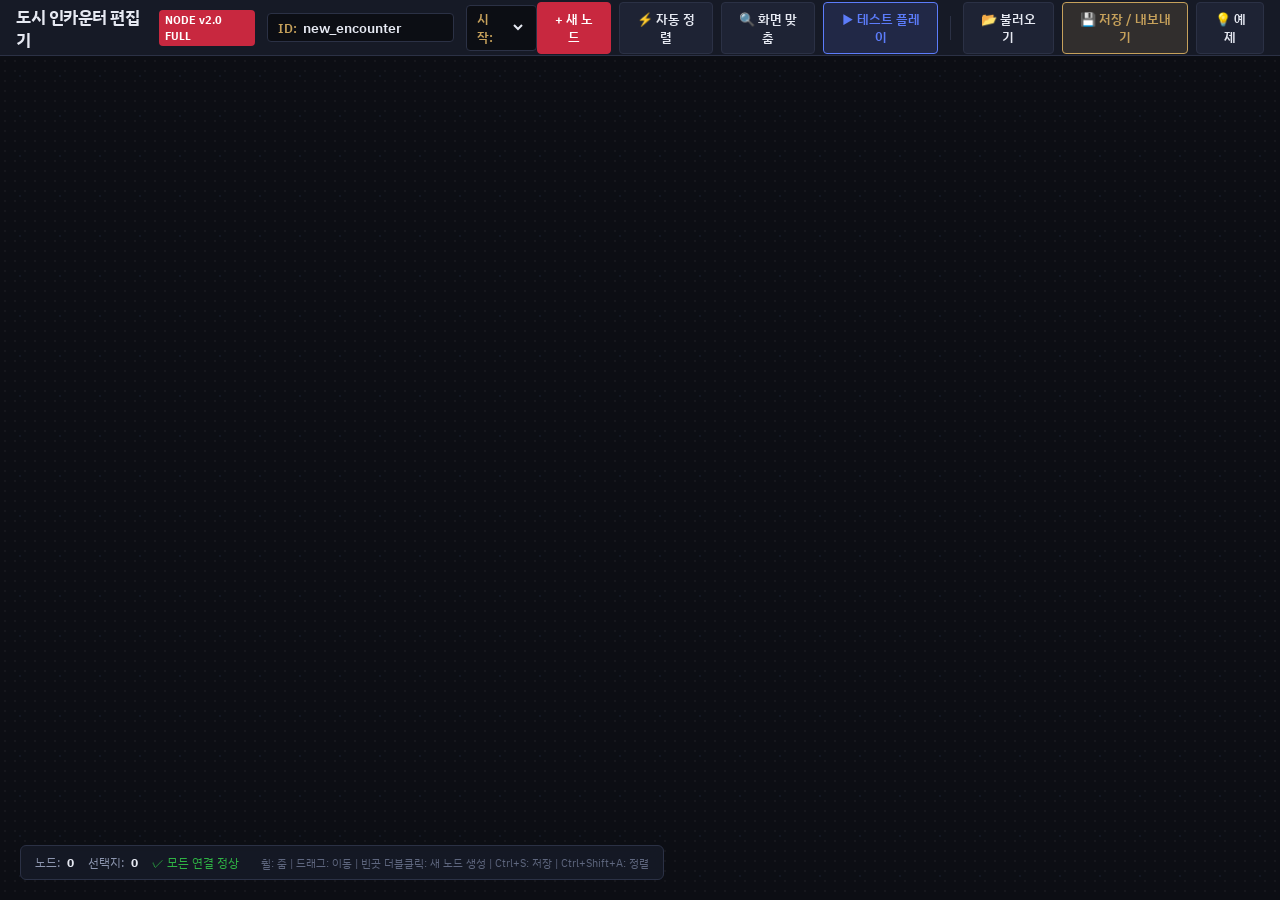
==== commit adc08cf7: "도전과제 기능 추가" ====
--- a/tools/encounter_editor.html
+++ b/tools/encounter_editor.html
@@ -1178,7 +1178,7 @@
 
           <div class="form-group">
             <label class="form-label">도전과제 달성 (achievement)</label>
-            <input type="text" class="form-control" id="eff-achievement" placeholder="도전과제 고유 ID">
+            <input type="text" class="form-control" id="eff-achievement" placeholder="도전과제 고유 ID" list="datalist-achievements">
           </div>
 
           <div class="form-group">
@@ -1393,6 +1393,7 @@
   <datalist id="datalist-passives"></datalist>
   <datalist id="datalist-gadgets"></datalist>
   <datalist id="datalist-players"></datalist>
+  <datalist id="datalist-achievements"></datalist>
   <datalist id="datalist-mus"></datalist>
   <datalist id="datalist-sfx"></datalist>
 
@@ -1468,6 +1469,7 @@
       fill("datalist-passives", projectAssets.passives);
       fill("datalist-gadgets", projectAssets.gadgets);
       fill("datalist-players", projectAssets.players);
+      fill("datalist-achievements", projectAssets.achievements);
       fill("datalist-mus", projectAssets.mus);
       fill("datalist-sfx", projectAssets.sfx);
     }
